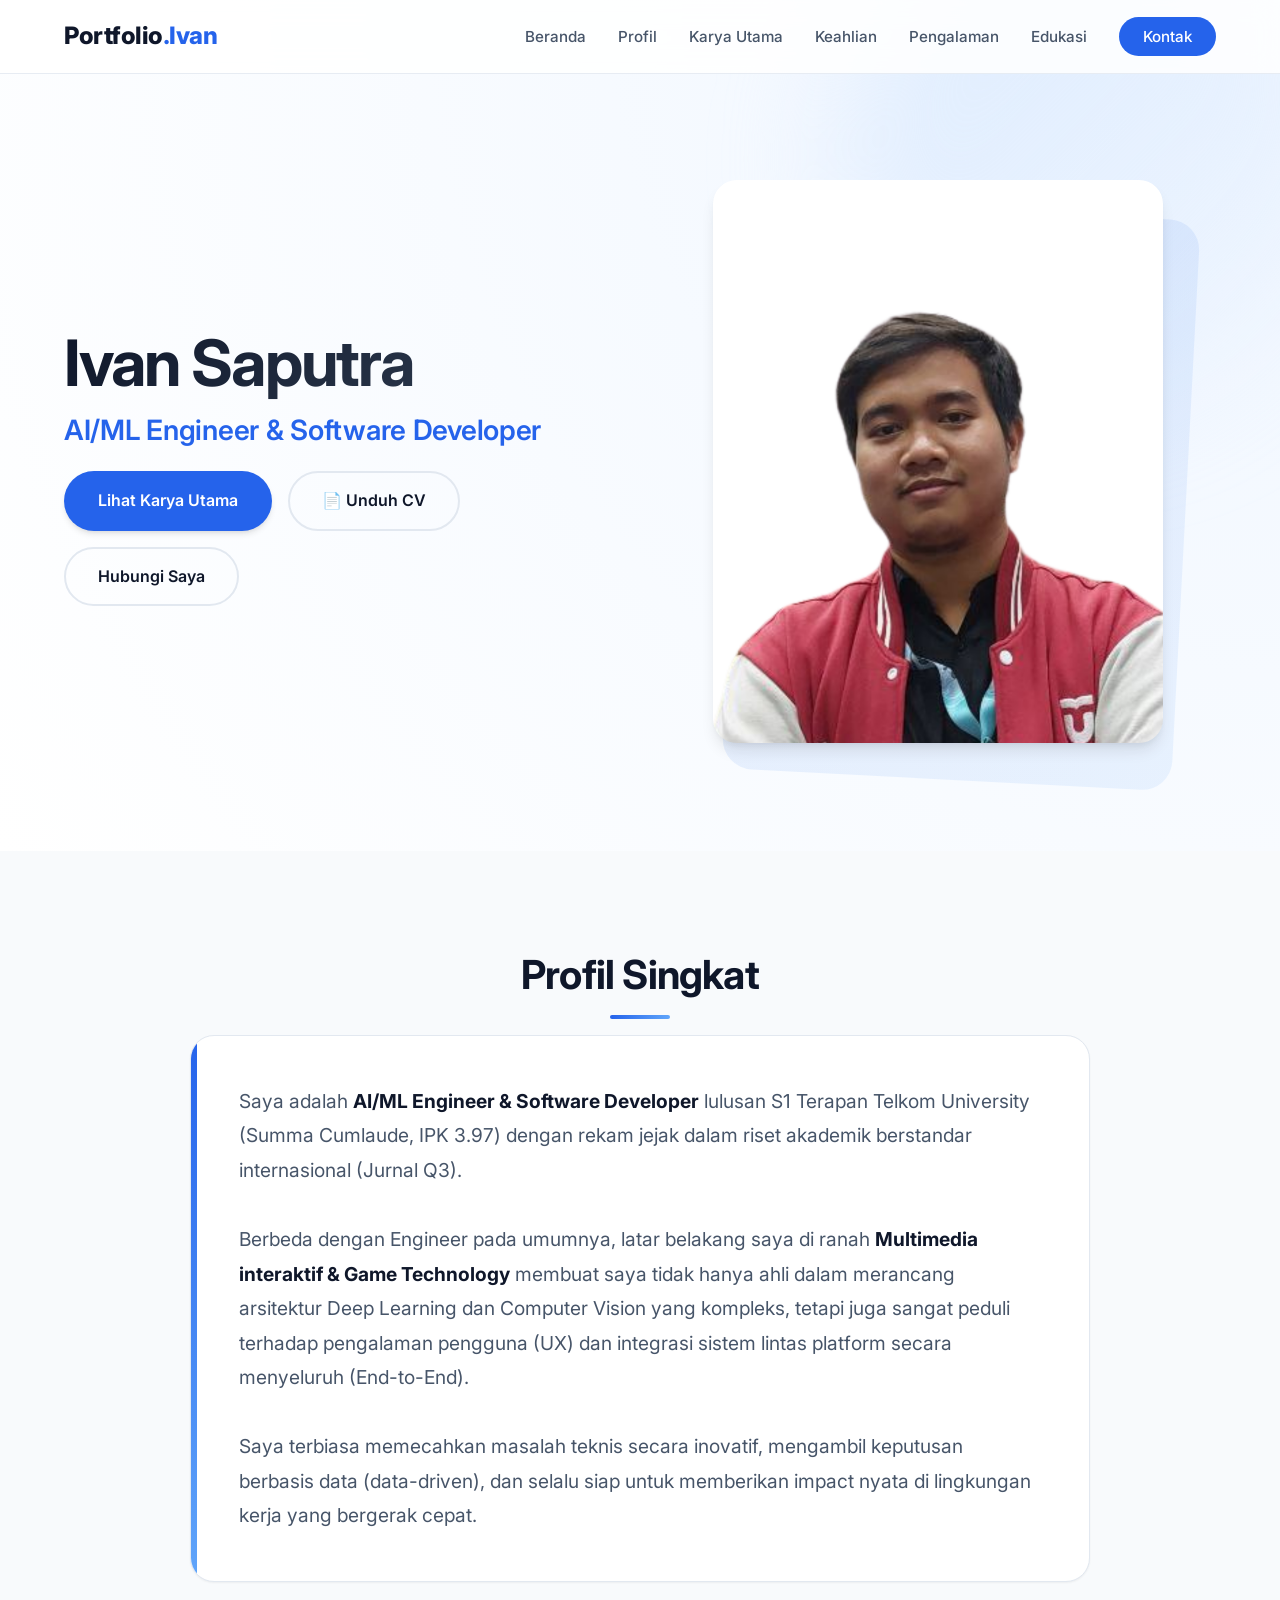
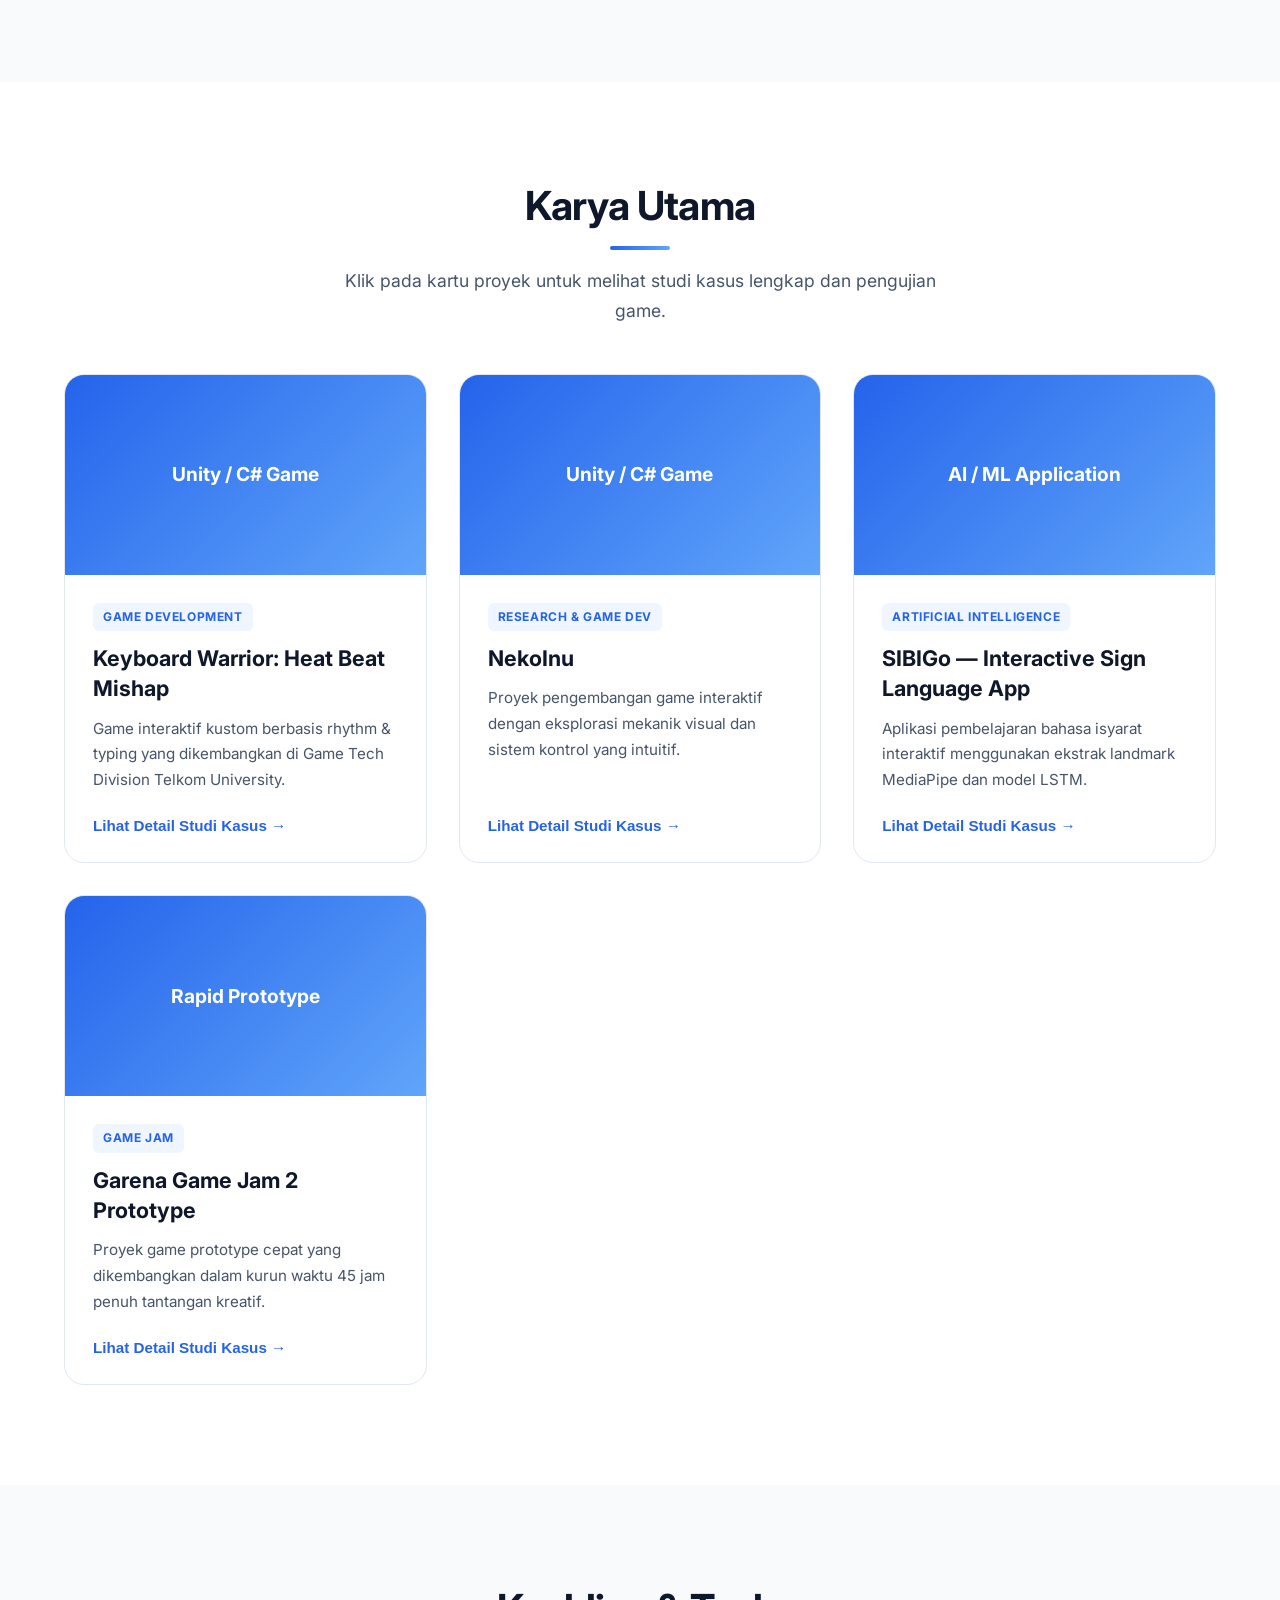
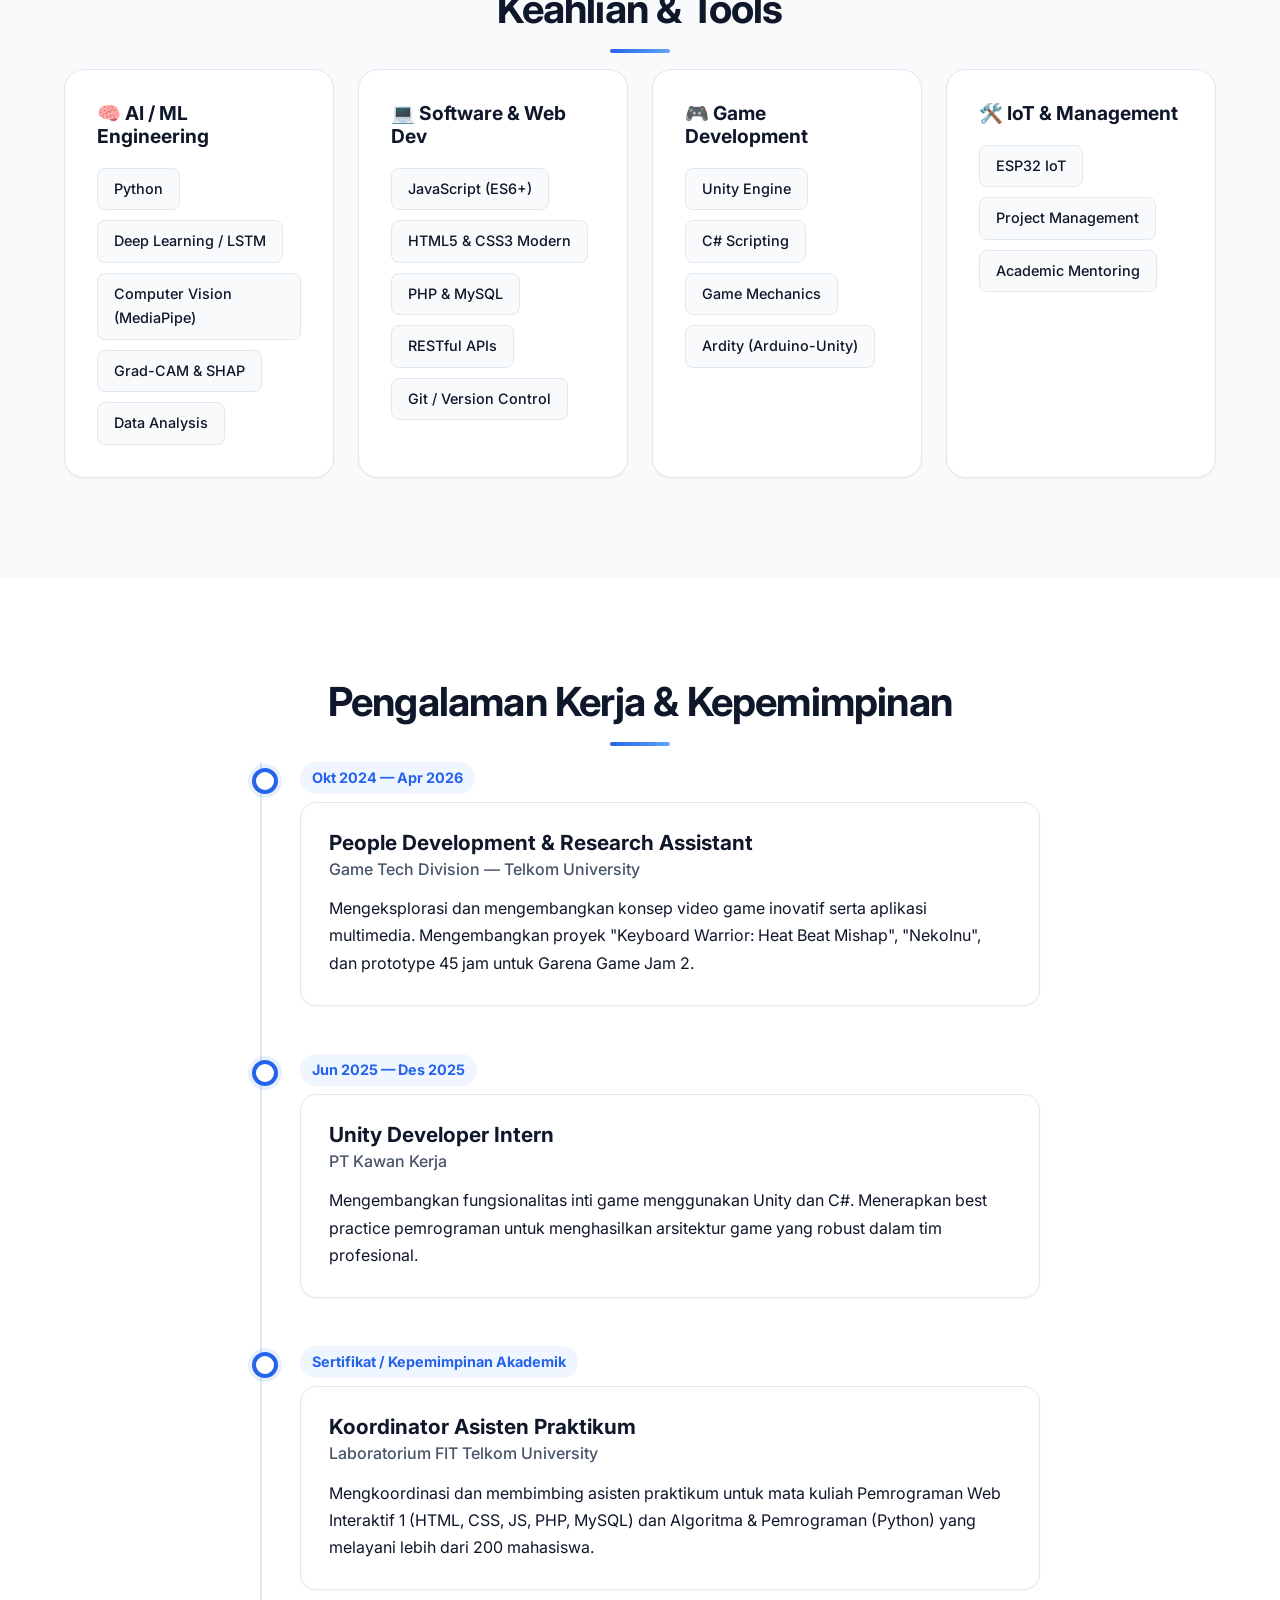
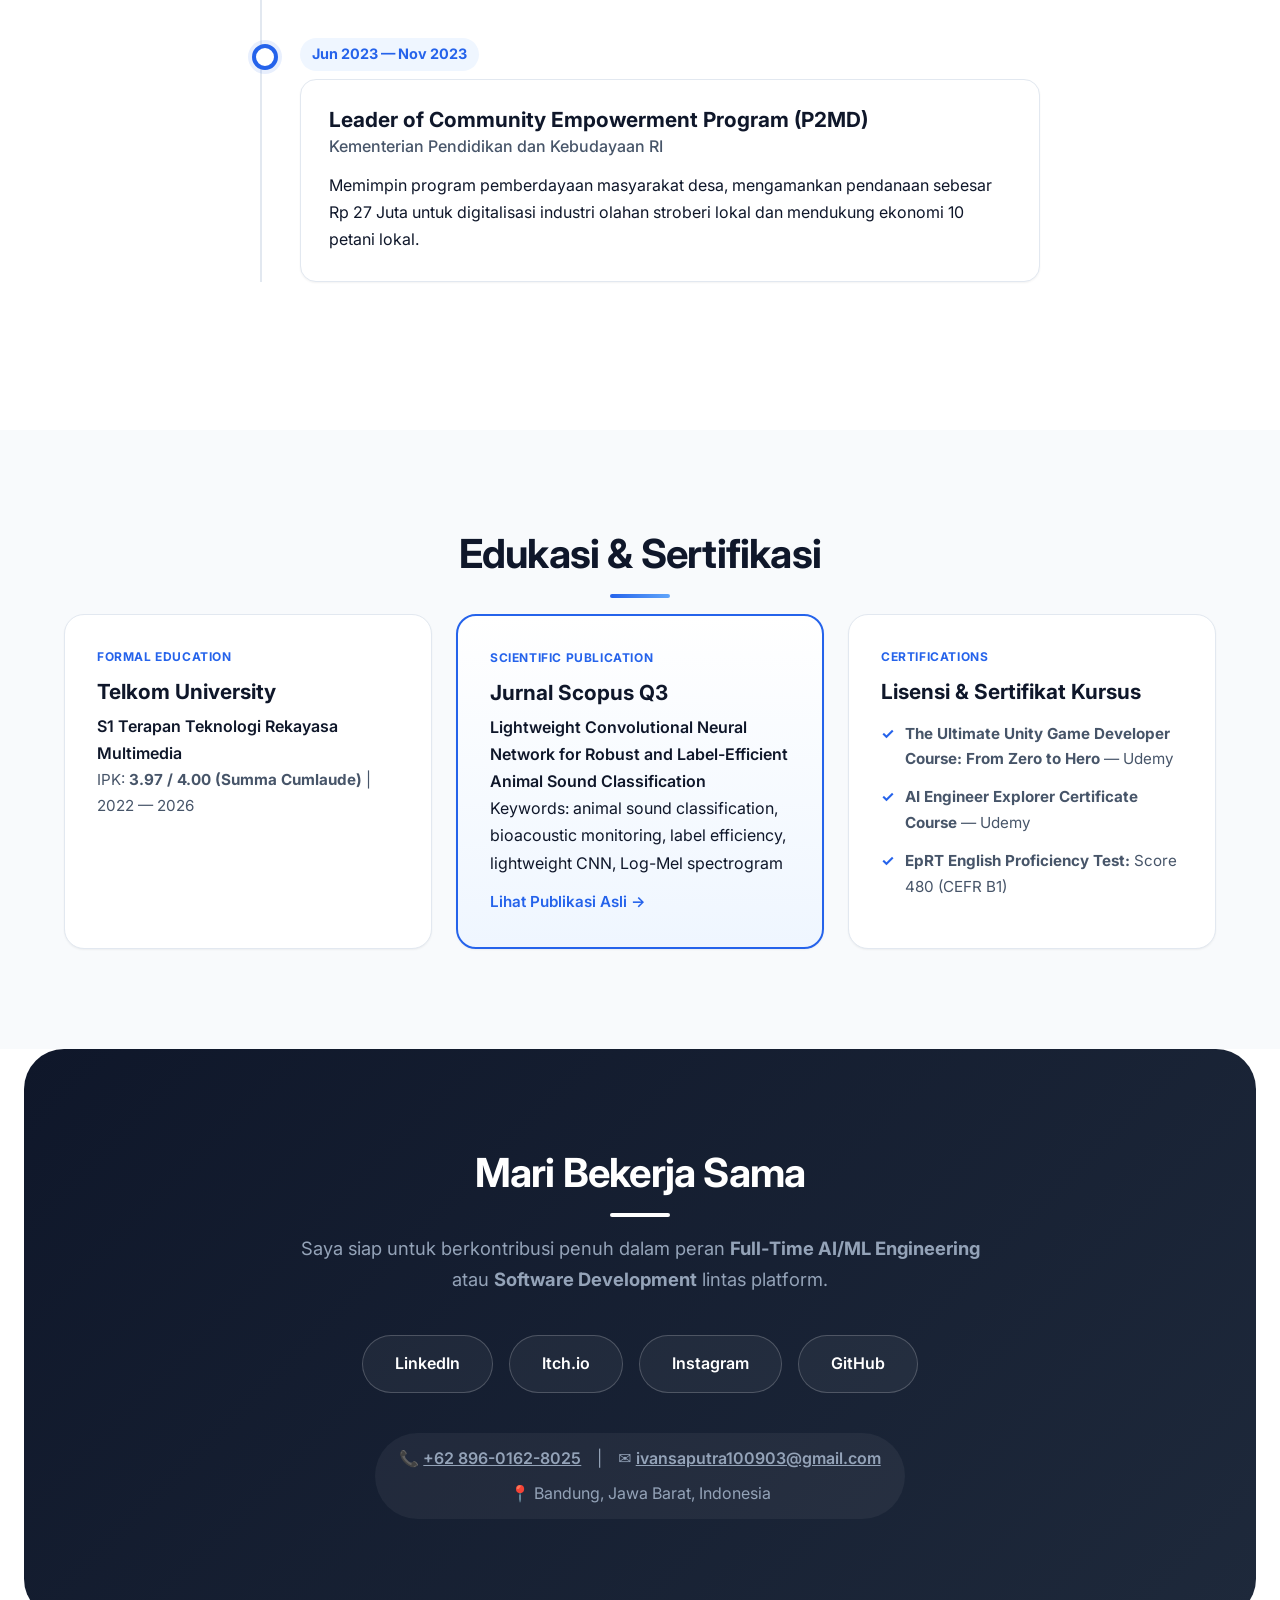
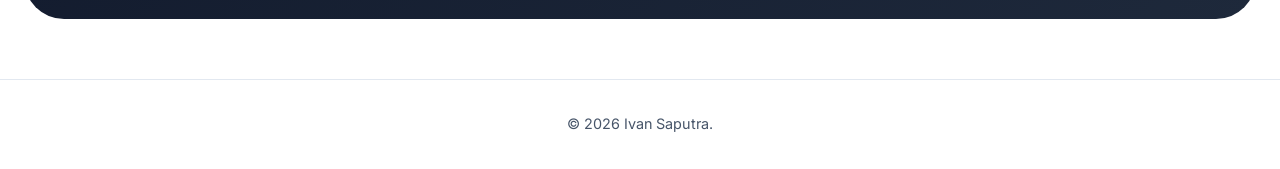
==== index.html @ 447ab5cd "2" ====
<!DOCTYPE html>
<html lang="id">

<head>
    <meta charset="UTF-8">
    <meta name="viewport" content="width=device-width, initial-scale=1.0">
    <title>Ivan Saputra — Portfolio</title>
    <link rel="icon" href="assets/iconme.png" type="image/png">
    <link rel="preconnect" href="https://fonts.googleapis.com">
    <link rel="preconnect" href="https://fonts.gstatic.com" crossorigin>
    <link href="https://fonts.googleapis.com/css2?family=Inter:wght@400;500;600;700;800&display=swap" rel="stylesheet">
    <link rel="stylesheet" href="style.css">
</head>

<body>

    <!-- NAVBAR -->
    <header class="navbar">
        <div class="container nav-container">
            <a href="#home" class="logo">Portfolio<span>.Ivan</span></a>
            <nav>
                <ul class="nav-links">
                    <li><a href="#home">Beranda</a></li>
                    <li><a href="#about">Profil</a></li>
                    <li><a href="#projects">Karya Utama</a></li>
                    <li><a href="#skills">Keahlian</a></li>
                    <li><a href="#experience">Pengalaman</a></li>
                    <li><a href="#education">Edukasi</a></li>
                    <li><a href="#contact" class="btn-nav">Kontak</a></li>
                </ul>
            </nav>
        </div>
    </header>

    <!-- 1. COVER / HERO SECTION -->
    <section id="home" class="hero">
        <div class="container hero-container">
            <div class="hero-content">
                <h1 class="fade-in-up">Ivan Saputra</h1>
                <h2 class="fade-in-up delay-1">AI/ML Engineer & Software Developer</h2>
                <div class="hero-cta fade-in-up delay-2" style="flex-wrap: wrap;">
                    <a href="#projects" class="btn btn-primary">Lihat Karya Utama</a>
                    <a href="https://drive.google.com/file/d/1v-axUnZz1HPLoJz2rQk8QasMS7vO-cem/view?usp=sharing"
                        target="_blank" class="btn btn-outline">📄 Unduh CV</a>
                    <a href="#contact" class="btn btn-outline">Hubungi Saya</a>
                </div>
            </div>
            <div class="hero-image fade-in-left delay-2">
                <div class="image-wrapper">
                    <div class="image-backdrop"></div>
                    <img src="assets/me.png" alt="Ivan Saputra Profil" class="profile-img">
                </div>
            </div>
        </div>
    </section>

    <!-- 2. PROFIL SINGKAT (ABOUT ME) -->
    <section id="about" class="section bg-light">
        <div class="container">
            <h2 class="section-title">Profil Singkat</h2>
            <div class="about-card">
                <div class="about-text">
                    <p>Saya adalah <strong>AI/ML Engineer & Software Developer</strong> lulusan S1 Terapan Telkom
                        University (Summa Cumlaude, IPK 3.97) dengan rekam jejak dalam riset akademik berstandar
                        internasional (Jurnal Q3).</p>
                    <br>
                    <p>Berbeda dengan Engineer pada umumnya, latar belakang saya di ranah <strong>Multimedia interaktif
                            & Game Technology</strong> membuat saya tidak hanya ahli dalam merancang arsitektur Deep
                        Learning dan Computer Vision yang kompleks, tetapi juga sangat peduli terhadap pengalaman
                        pengguna (UX) dan integrasi sistem lintas platform secara menyeluruh (End-to-End).</p>
                    <br>
                    <p>Saya terbiasa memecahkan masalah teknis secara inovatif, mengambil keputusan berbasis data
                        (data-driven), dan selalu siap untuk memberikan impact nyata di lingkungan kerja yang bergerak
                        cepat.</p>
                </div>
            </div>
        </div>
    </section>

    <!-- 3. PROYEK TERBAIK / KARYA UTAMA (FEATURED WORK) -->
    <section id="projects" class="section">
        <div class="container">
            <h2 class="section-title">Karya Utama</h2>
            <p class="section-subtitle">Klik pada kartu proyek untuk melihat studi kasus lengkap dan pengujian game.</p>

            <div class="project-grid">
                <!-- Card 1: Keyboard Warrior -->
                <div class="project-card" onclick="openProject('project-1')">
                    <div class="card-image-placeholder">
                        <span>Unity / C# Game</span>
                    </div>
                    <div class="card-content">
                        <span class="tag">Game Development</span>
                        <h3>Keyboard Warrior: Heat Beat Mishap</h3>
                        <p>Game interaktif kustom berbasis rhythm & typing yang dikembangkan di Game Tech Division
                            Telkom University.</p>
                        <button class="btn-link">Lihat Detail Studi Kasus &rarr;</button>
                    </div>
                </div>

                <!-- Card 2: NekoInu -->
                <div class="project-card" onclick="openProject('project-2')">
                    <div class="card-image-placeholder">
                        <span>Unity / C# Game</span>
                    </div>
                    <div class="card-content">
                        <span class="tag">Research & Game Dev</span>
                        <h3>NekoInu</h3>
                        <p>Proyek pengembangan game interaktif dengan eksplorasi mekanik visual dan sistem kontrol yang
                            intuitif.</p>
                        <button class="btn-link">Lihat Detail Studi Kasus &rarr;</button>
                    </div>
                </div>

                <!-- Card 3: SIBIGo -->
                <div class="project-card" onclick="openProject('project-3')">
                    <div class="card-image-placeholder">
                        <span>AI / ML Application</span>
                    </div>
                    <div class="card-content">
                        <span class="tag">Artificial Intelligence</span>
                        <h3>SIBIGo — Interactive Sign Language App</h3>
                        <p>Aplikasi pembelajaran bahasa isyarat interaktif menggunakan ekstrak landmark MediaPipe dan
                            model LSTM.</p>
                        <button class="btn-link">Lihat Detail Studi Kasus &rarr;</button>
                    </div>
                </div>

                <!-- Card 4: Garena Game Jam Prototype -->
                <div class="project-card" onclick="openProject('project-4')">
                    <div class="card-image-placeholder">
                        <span>Rapid Prototype</span>
                    </div>
                    <div class="card-content">
                        <span class="tag">Game Jam</span>
                        <h3>Garena Game Jam 2 Prototype</h3>
                        <p>Proyek game prototype cepat yang dikembangkan dalam kurun waktu 45 jam penuh tantangan
                            kreatif.</p>
                        <button class="btn-link">Lihat Detail Studi Kasus &rarr;</button>
                    </div>
                </div>
            </div>
        </div>
    </section>

    <!-- 4. DETAIL PROYEK (CASE STUDIES MODAL/PAGE VIEWS) -->
    <div id="project-modal" class="modal-overlay">
        <div class="modal-container">
            <button class="modal-close" onclick="closeProject()">&times; Tutup Halaman</button>
            <div id="modal-body">
                <!-- Dynamic Content Load via JS -->
            </div>
        </div>
    </div>

    <!-- 5. DAFTAR LAYANAN / KEAHLIAN (SKILLS) -->
    <section id="skills" class="section bg-light">
        <div class="container">
            <h2 class="section-title">Keahlian & Tools</h2>
            <div class="skills-wrapper">
                <div class="skill-category">
                    <h3>🧠 AI / ML Engineering</h3>
                    <div class="skill-tags">
                        <span class="skill-pill">Python</span>
                        <span class="skill-pill">Deep Learning / LSTM</span>
                        <span class="skill-pill">Computer Vision (MediaPipe)</span>
                        <span class="skill-pill">Grad-CAM & SHAP</span>
                        <span class="skill-pill">Data Analysis</span>
                    </div>
                </div>
                <div class="skill-category">
                    <h3>💻 Software & Web Dev</h3>
                    <div class="skill-tags">
                        <span class="skill-pill">JavaScript (ES6+)</span>
                        <span class="skill-pill">HTML5 & CSS3 Modern</span>
                        <span class="skill-pill">PHP & MySQL</span>
                        <span class="skill-pill">RESTful APIs</span>
                        <span class="skill-pill">Git / Version Control</span>
                    </div>
                </div>
                <div class="skill-category">
                    <h3>🎮 Game Development</h3>
                    <div class="skill-tags">
                        <span class="skill-pill">Unity Engine</span>
                        <span class="skill-pill">C# Scripting</span>
                        <span class="skill-pill">Game Mechanics</span>
                        <span class="skill-pill">Ardity (Arduino-Unity)</span>
                    </div>
                </div>
                <div class="skill-category">
                    <h3>🛠️ IoT & Management</h3>
                    <div class="skill-tags">
                        <span class="skill-pill">ESP32 IoT</span>
                        <span class="skill-pill">Project Management</span>
                        <span class="skill-pill">Academic Mentoring</span>
                    </div>
                </div>
            </div>
        </div>
    </section>

    <!-- 6. PENGALAMAN / RIWAYAT KERJA (EXPERIENCE) -->
    <section id="experience" class="section">
        <div class="container">
            <h2 class="section-title">Pengalaman Kerja & Kepemimpinan</h2>
            <div class="timeline">

                <div class="timeline-item">
                    <div class="timeline-date">Okt 2024 — Apr 2026</div>
                    <div class="timeline-content">
                        <h3>People Development & Research Assistant</h3>
                        <h4>Game Tech Division — Telkom University</h4>
                        <p>Mengeksplorasi dan mengembangkan konsep video game inovatif serta aplikasi multimedia.
                            Mengembangkan proyek "Keyboard Warrior: Heat Beat Mishap", "NekoInu", dan prototype 45 jam
                            untuk Garena Game Jam 2.</p>
                    </div>
                </div>

                <div class="timeline-item">
                    <div class="timeline-date">Jun 2025 — Des 2025</div>
                    <div class="timeline-content">
                        <h3>Unity Developer Intern</h3>
                        <h4>PT Kawan Kerja</h4>
                        <p>Mengembangkan fungsionalitas inti game menggunakan Unity dan C#. Menerapkan best practice
                            pemrograman untuk menghasilkan arsitektur game yang robust dalam tim profesional.</p>
                    </div>
                </div>

                <div class="timeline-item">
                    <div class="timeline-date">Sertifikat / Kepemimpinan Akademik</div>
                    <div class="timeline-content">
                        <h3>Koordinator Asisten Praktikum</h3>
                        <h4>Laboratorium FIT Telkom University</h4>
                        <p>Mengkoordinasi dan membimbing asisten praktikum untuk mata kuliah Pemrograman Web Interaktif
                            1 (HTML, CSS, JS, PHP, MySQL) dan Algoritma & Pemrograman (Python) yang melayani lebih dari
                            200 mahasiswa.</p>
                    </div>
                </div>

                <div class="timeline-item">
                    <div class="timeline-date">Jun 2023 — Nov 2023</div>
                    <div class="timeline-content">
                        <h3>Leader of Community Empowerment Program (P2MD)</h3>
                        <h4>Kementerian Pendidikan dan Kebudayaan RI</h4>
                        <p>Memimpin program pemberdayaan masyarakat desa, mengamankan pendanaan sebesar Rp 27 Juta untuk
                            digitalisasi industri olahan stroberi lokal dan mendukung ekonomi 10 petani lokal.</p>
                    </div>
                </div>

            </div>
        </div>
    </section>

    <!-- 7. EDUKASI DAN SERTIFIKASI (EDUCATION & CERTIFICATIONS) -->
    <section id="education" class="section bg-light">
        <div class="container">
            <h2 class="section-title">Edukasi & Sertifikasi</h2>

            <div class="edu-grid">
                <!-- Edukasi Utama -->
                <div class="edu-card">
                    <span class="badge-accent">Formal Education</span>
                    <h3>Telkom University</h3>
                    <p class="degree">S1 Terapan Teknologi Rekayasa Multimedia</p>
                    <p class="gpa">IPK: <strong>3.97 / 4.00 (Summa Cumlaude)</strong> | 2022 — 2026</p>

                </div>

                <!-- Jurnal & Publikasi -->
                <div class="edu-card highlight-card">
                    <span class="badge-accent">Scientific Publication</span>
                    <h3>Jurnal Scopus Q3</h3>
                    <p class="degree">Lightweight Convolutional Neural Network for Robust and Label-Efficient Animal
                        Sound Classification</p>
                    <p class="desc">Keywords: animal sound classification, bioacoustic monitoring, label efficiency,
                        lightweight CNN, Log-Mel spectrogram</p>
                    <a href="https://doi.org/10.29207/resti.v10i4.7366" target="_blank" class="btn-link"
                        style="margin-top: 12px; text-decoration: none;">Lihat Publikasi Asli &rarr;</a>
                </div>

                <!-- Sertifikasi Udemy & Lainnya -->
                <div class="edu-card">
                    <span class="badge-accent">Certifications</span>
                    <h3>Lisensi & Sertifikat Kursus</h3>
                    <ul class="cert-list">
                        <li><a href="https://www.udemy.com/certificate/UC-778cdd70-d83f-40a9-8f5b-5541280767a3/"
                                target="_blank" style="color: inherit; text-decoration: none; transition: color 0.3s;"
                                onmouseover="this.style.color='var(--primary)'"
                                onmouseout="this.style.color='inherit'"><strong>The Ultimate Unity Game Developer
                                    Course: From Zero to Hero</strong> — Udemy</a></li>
                        <li><a href="https://www.udemy.com/certificate/UC-5cff3c61-1271-47e2-a5a7-58a6ad65827a/"
                                target="_blank" style="color: inherit; text-decoration: none; transition: color 0.3s;"
                                onmouseover="this.style.color='var(--primary)'"
                                onmouseout="this.style.color='inherit'"><strong>AI Engineer Explorer Certificate
                                    Course</strong> — Udemy</a></li>
                        <li><a href="https://drive.google.com/file/d/1Vn3fW0BbEcR6ILjwQREg-M_ABn2VUmGk/view?usp=sharing"
                                target="_blank" style="color: inherit; text-decoration: none; transition: color 0.3s;"
                                onmouseover="this.style.color='var(--primary)'"
                                onmouseout="this.style.color='inherit'"><strong>EpRT English Proficiency Test:</strong>
                                Score 480 (CEFR B1)</a></li>
                    </ul>
                </div>
            </div>
        </div>
    </section>

    <!-- 8. KONTAK & CALL TO ACTION (CTA) -->
    <section id="contact" class="section hero-cta-bg">
        <div class="container text-center">
            <h2 class="section-title light-text">Mari Bekerja Sama</h2>
            <p class="cta-subtitle">Saya siap untuk berkontribusi penuh dalam peran <strong>Full-Time AI/ML
                    Engineering</strong> atau <strong>Software Development</strong> lintas platform.</p>

            <div class="contact-buttons">
                <a href="https://www.linkedin.com/in/ivan-saputra-337656269" target="_blank"
                    class="btn btn-outline-white">LinkedIn</a>
                <a href="https://ivans000.itch.io" target="_blank" class="btn btn-outline-white">Itch.io</a>
                <a href="https://www.instagram.com/ivans000" target="_blank" class="btn btn-outline-white">Instagram</a>
                <a href="https://github.com/Ivans0903" target="_blank" class="btn btn-outline-white">GitHub</a>
            </div>

            <div class="direct-info">
                <p style="margin-bottom: 8px;">
                    📞 <a href="http://wa.me/6289601628025" target="_blank"
                        style="color: #94A3B8; text-decoration: underline; font-weight: 600;">+62 896-0162-8025</a>
                    <span style="margin: 0 12px;">|</span>
                    ✉️ <a href="mailto:ivansaputra100903@gmail.com"
                        style="color: #94A3B8; text-decoration: underline; font-weight: 600;">ivansaputra100903@gmail.com</a>
                </p>
                <p>📍 Bandung, Jawa Barat, Indonesia</p>
            </div>
        </div>
    </section>

    <footer>
        <div class="container text-center">
            <p>&copy; 2026 Ivan Saputra.</p>
        </div>
    </footer>

    <script src="script.js"></script>
</body>

</html>
---- style.css ----
/* ==========================================================================
   DESIGN SYSTEM & CSS VARIABLES
   ========================================================================== */
:root {
    --bg-primary: #FFFFFF;
    --bg-secondary: #F8FAFC;
    --bg-card: #FFFFFF;

    --primary: #2563EB; /* Modern Blue */
    --primary-dark: #1E40AF;
    --primary-light: #EFF6FF;
    --accent: #3B82F6;

    --text-main: #0F172A; /* Slate 900 */
    --text-muted: #475569; /* Slate 600 */
    --border-color: #E2E8F0;

    --font-stack: 'Inter', system-ui, -apple-system, sans-serif;
    --transition: all 0.4s cubic-bezier(0.25, 0.8, 0.25, 1);
    --shadow-sm: 0 1px 2px 0 rgba(0, 0, 0, 0.05);
    --shadow-md: 0 4px 6px -1px rgba(0, 0, 0, 0.1), 0 2px 4px -1px rgba(0, 0, 0, 0.06);
    --shadow-lg: 0 10px 15px -3px rgba(0, 0, 0, 0.1), 0 4px 6px -2px rgba(0, 0, 0, 0.05);
    --shadow-hover: 0 20px 25px -5px rgba(37, 99, 235, 0.1), 0 10px 10px -5px rgba(37, 99, 235, 0.04);
}

/* BASE STYLES */
* {
    margin: 0;
    padding: 0;
    box-sizing: border-box;
}

html {
    scroll-behavior: smooth;
}

body {
    font-family: var(--font-stack);
    background-color: var(--bg-primary);
    color: var(--text-main);
    line-height: 1.7;
    overflow-x: hidden;
}

.text-center {
    text-align: center;
}

.container {
    max-width: 1200px;
    margin: 0 auto;
    padding: 0 24px;
}

/* TYPOGRAPHY & HEADINGS */
h1, h2, h3, h4 {
    color: var(--text-main);
    font-weight: 700;
    line-height: 1.2;
}

.section-title {
    font-size: 2.5rem;
    text-align: center;
    margin-bottom: 16px;
    position: relative;
    letter-spacing: -0.02em;
}

.section-title::after {
    content: '';
    display: block;
    width: 60px;
    height: 4px;
    background: linear-gradient(90deg, var(--primary), #60A5FA);
    margin: 16px auto 0;
    border-radius: 4px;
}

.section-subtitle {
    text-align: center;
    color: var(--text-muted);
    margin-bottom: 48px;
    font-size: 1.1rem;
    max-width: 600px;
    margin-left: auto;
    margin-right: auto;
}

/* BUTTONS & BADGES */
.btn {
    display: inline-flex;
    align-items: center;
    justify-content: center;
    padding: 14px 32px;
    border-radius: 9999px; /* Pill shape for premium feel */
    font-weight: 600;
    font-size: 1rem;
    text-decoration: none;
    transition: var(--transition);
    cursor: pointer;
    border: 2px solid transparent;
}

.btn-primary {
    background-color: var(--primary);
    color: #ffffff;
    box-shadow: var(--shadow-md);
}

.btn-primary:hover {
    background-color: var(--primary-dark);
    transform: translateY(-2px);
    box-shadow: 0 8px 16px rgba(37, 99, 235, 0.25);
}

.btn-outline {
    border-color: var(--border-color);
    color: var(--text-main);
    background: transparent;
}

.btn-outline:hover {
    border-color: var(--primary);
    color: var(--primary);
    background-color: var(--primary-light);
    transform: translateY(-2px);
}

.badge {
    background-color: var(--primary-light);
    color: var(--primary-dark);
    padding: 8px 16px;
    border-radius: 9999px;
    font-size: 0.875rem;
    font-weight: 600;
    display: inline-block;
    margin-bottom: 24px;
    border: 1px solid rgba(37, 99, 235, 0.1);
}

/* NAVBAR */
.navbar {
    position: fixed;
    top: 0;
    left: 0;
    width: 100%;
    background-color: rgba(255, 255, 255, 0.85);
    backdrop-filter: blur(12px);
    -webkit-backdrop-filter: blur(12px);
    border-bottom: 1px solid rgba(226, 232, 240, 0.8);
    z-index: 1000;
    padding: 16px 0;
    transition: var(--transition);
}

.nav-container {
    display: flex;
    justify-content: space-between;
    align-items: center;
}

.logo {
    font-size: 1.5rem;
    font-weight: 800;
    color: var(--text-main);
    text-decoration: none;
    letter-spacing: -0.02em;
}

.logo span {
    color: var(--primary);
}

.nav-links {
    display: flex;
    list-style: none;
    gap: 32px;
    align-items: center;
}

.nav-links a {
    text-decoration: none;
    color: var(--text-muted);
    font-weight: 500;
    font-size: 0.95rem;
    transition: var(--transition);
    position: relative;
}

.nav-links a:hover {
    color: var(--primary);
}

.nav-links a:not(.btn-nav)::after {
    content: '';
    position: absolute;
    width: 0;
    height: 2px;
    bottom: -4px;
    left: 0;
    background-color: var(--primary);
    transition: width 0.3s ease;
}

.nav-links a:not(.btn-nav):hover::after {
    width: 100%;
}

.btn-nav {
    background-color: var(--primary);
    color: #ffffff !important;
    padding: 10px 24px;
    border-radius: 9999px;
    font-weight: 600;
}

.btn-nav:hover {
    background-color: var(--primary-dark);
    transform: translateY(-1px);
    box-shadow: var(--shadow-md);
}

/* HERO SECTION */
.hero {
    padding: 180px 0 100px;
    background: radial-gradient(circle at top right, #EFF6FF 0%, #FFFFFF 100%);
    position: relative;
    overflow: hidden;
}

.hero::before {
    content: '';
    position: absolute;
    top: -10%;
    right: -5%;
    width: 500px;
    height: 500px;
    border-radius: 50%;
    background: linear-gradient(135deg, #DBEAFE 0%, rgba(255,255,255,0) 100%);
    filter: blur(60px);
    z-index: 0;
}

.hero-container {
    display: flex;
    align-items: center;
    justify-content: space-between;
    gap: 40px;
    position: relative;
    z-index: 1;
}

.hero-content {
    flex: 1;
    max-width: 600px;
}

.hero-image {
    flex: 1;
    display: flex;
    justify-content: center;
    align-items: center;
    position: relative;
}

.image-wrapper {
    position: relative;
    width: 100%;
    max-width: 450px;
}

.image-backdrop {
    position: absolute;
    top: 5%;
    left: 5%;
    width: 100%;
    height: 100%;
    border-radius: 30px;
    background: linear-gradient(135deg, var(--primary) 0%, #60A5FA 100%);
    z-index: 0;
    opacity: 0.1;
    transform: rotate(3deg);
    transition: var(--transition);
}

.image-wrapper:hover .image-backdrop {
    transform: rotate(6deg) scale(1.02);
    opacity: 0.15;
}

.profile-img {
    width: 100%;
    height: auto;
    border-radius: 24px;
    position: relative;
    z-index: 1;
    box-shadow: var(--shadow-lg);
    object-fit: cover;
    aspect-ratio: 4/5;
    background-color: var(--bg-card); /* Placeholder color while loading */
    animation: float 6s ease-in-out infinite;
}

.hero h1 {
    font-size: 4rem;
    margin-bottom: 12px;
    letter-spacing: -0.03em;
    background: linear-gradient(135deg, #0F172A 0%, #334155 100%);
    -webkit-background-clip: text;
    -webkit-text-fill-color: transparent;
}

.hero h2 {
    font-size: 1.75rem;
    color: var(--primary);
    font-weight: 600;
    margin-bottom: 24px;
    letter-spacing: -0.01em;
}

.hero p {
    color: var(--text-muted);
    font-size: 1.15rem;
    margin-bottom: 40px;
    line-height: 1.8;
}

.hero-cta {
    display: flex;
    gap: 16px;
}

/* SECTIONS COMMON */
.section {
    padding: 100px 0;
}

.bg-light {
    background-color: var(--bg-secondary);
}

/* ABOUT SECTION */
.about-card {
    background: var(--bg-card);
    border: 1px solid var(--border-color);
    padding: 48px;
    border-radius: 24px;
    box-shadow: var(--shadow-sm);
    max-width: 900px;
    margin: 0 auto;
    position: relative;
    overflow: hidden;
}

.about-card::before {
    content: '';
    position: absolute;
    top: 0;
    left: 0;
    width: 6px;
    height: 100%;
    background: linear-gradient(180deg, var(--primary) 0%, #60A5FA 100%);
}

.about-text {
    font-size: 1.2rem;
    color: var(--text-muted);
    line-height: 1.8;
}

.about-text strong {
    color: var(--text-main);
}

/* PROJECT CARDS */
.project-grid {
    display: grid;
    grid-template-columns: repeat(auto-fit, minmax(300px, 1fr));
    gap: 32px;
}

.project-card {
    background: var(--bg-card);
    border: 1px solid var(--border-color);
    border-radius: 20px;
    overflow: hidden;
    cursor: pointer;
    transition: var(--transition);
    display: flex;
    flex-direction: column;
    height: 100%;
}

.project-card:hover {
    transform: translateY(-8px);
    box-shadow: var(--shadow-hover);
    border-color: rgba(37, 99, 235, 0.3);
}

.card-image-placeholder {
    height: 200px;
    background: linear-gradient(135deg, var(--primary) 0%, #60A5FA 100%);
    display: flex;
    align-items: center;
    justify-content: center;
    color: #ffffff;
    font-weight: 700;
    font-size: 1.2rem;
    position: relative;
    overflow: hidden;
}

.card-image-placeholder::after {
    content: '';
    position: absolute;
    width: 200%;
    height: 100%;
    background: linear-gradient(90deg, rgba(255,255,255,0) 0%, rgba(255,255,255,0.2) 50%, rgba(255,255,255,0) 100%);
    transform: skewX(-20deg) translateX(-150%);
    transition: transform 0.5s;
}

.project-card:hover .card-image-placeholder::after {
    transform: skewX(-20deg) translateX(150%);
}

.card-content {
    padding: 28px;
    flex: 1;
    display: flex;
    flex-direction: column;
}

.tag {
    font-size: 0.75rem;
    text-transform: uppercase;
    font-weight: 700;
    color: var(--primary);
    letter-spacing: 0.05em;
    background: var(--primary-light);
    padding: 4px 10px;
    border-radius: 6px;
    display: inline-block;
    align-self: flex-start;
    margin-bottom: 12px;
}

.card-content h3 {
    margin: 0 0 12px 0;
    font-size: 1.35rem;
    line-height: 1.4;
}

.card-content p {
    color: var(--text-muted);
    font-size: 0.95rem;
    margin-bottom: 24px;
    flex: 1;
}

.btn-link {
    background: none;
    border: none;
    color: var(--primary);
    font-weight: 600;
    font-size: 0.95rem;
    cursor: pointer;
    padding: 0;
    display: inline-flex;
    align-items: center;
    transition: var(--transition);
}

.btn-link:hover {
    color: var(--primary-dark);
    gap: 4px;
}

/* MODAL / CASE STUDY VIEW */
.modal-overlay {
    position: fixed;
    top: 0;
    left: 0;
    width: 100%;
    height: 100%;
    background: rgba(15, 15, 15, 0.7);
    backdrop-filter: blur(8px);
    -webkit-backdrop-filter: blur(8px);
    display: none;
    justify-content: center;
    align-items: center;
    z-index: 2000;
    opacity: 0;
    transition: opacity 0.3s ease;
}

.modal-overlay.show {
    display: flex;
    animation: fadeInModal 0.3s forwards;
}

@keyframes fadeInModal {
    from { opacity: 0; }
    to { opacity: 1; }
}

.modal-container {
    background: var(--bg-primary);
    width: 90%;
    max-width: 750px;
    max-height: 85vh;
    border-radius: 24px;
    overflow-y: auto;
    padding: 48px;
    position: relative;
    box-shadow: 0 25px 50px -12px rgba(0, 0, 0, 0.25);
    transform: translateY(20px);
    transition: transform 0.3s ease;
}

.modal-overlay.show .modal-container {
    transform: translateY(0);
}

.modal-close {
    position: absolute;
    top: 24px;
    right: 24px;
    background: var(--bg-secondary);
    color: var(--text-muted);
    border: 1px solid var(--border-color);
    width: 40px;
    height: 40px;
    border-radius: 50%;
    display: flex;
    align-items: center;
    justify-content: center;
    font-size: 1.2rem;
    cursor: pointer;
    transition: var(--transition);
}

.modal-close:hover {
    background: #FEE2E2;
    color: #EF4444;
    border-color: #FCA5A5;
    transform: rotate(90deg);
}

/* SKILLS SECTION */
.skills-wrapper {
    display: grid;
    grid-template-columns: repeat(auto-fit, minmax(250px, 1fr));
    gap: 24px;
}

.skill-category {
    background: var(--bg-card);
    padding: 32px;
    border-radius: 20px;
    border: 1px solid var(--border-color);
    box-shadow: var(--shadow-sm);
    transition: var(--transition);
}

.skill-category:hover {
    box-shadow: var(--shadow-md);
    border-color: rgba(37, 99, 235, 0.2);
    transform: translateY(-4px);
}

.skill-category h3 {
    font-size: 1.2rem;
    margin-bottom: 20px;
    color: var(--text-main);
    display: flex;
    align-items: center;
    gap: 8px;
}

.skill-tags {
    display: flex;
    flex-wrap: wrap;
    gap: 10px;
}

.skill-pill {
    background: var(--bg-secondary);
    color: var(--text-main);
    padding: 8px 16px;
    border-radius: 8px;
    font-size: 0.9rem;
    font-weight: 500;
    border: 1px solid var(--border-color);
    transition: var(--transition);
}

.skill-pill:hover {
    background: var(--primary-light);
    border-color: var(--primary);
    color: var(--primary-dark);
}

/* TIMELINE (EXPERIENCE) */
.timeline {
    max-width: 800px;
    margin: 0 auto;
    position: relative;
}

.timeline::before {
    content: '';
    position: absolute;
    left: 20px;
    top: 0;
    height: 100%;
    width: 2px;
    background: var(--border-color);
}

.timeline-item {
    margin-bottom: 48px;
    position: relative;
    padding-left: 60px;
}

.timeline-item::before {
    content: '';
    position: absolute;
    left: 12px;
    top: 6px;
    width: 18px;
    height: 18px;
    border-radius: 50%;
    background: #ffffff;
    border: 4px solid var(--primary);
    box-shadow: 0 0 0 4px rgba(37, 99, 235, 0.1);
    z-index: 1;
}

.timeline-date {
    font-size: 0.9rem;
    color: var(--primary);
    font-weight: 700;
    margin-bottom: 8px;
    display: inline-block;
    background: var(--primary-light);
    padding: 4px 12px;
    border-radius: 9999px;
}

.timeline-content {
    background: var(--bg-card);
    padding: 28px;
    border-radius: 16px;
    border: 1px solid var(--border-color);
    box-shadow: var(--shadow-sm);
    transition: var(--transition);
}

.timeline-item:hover .timeline-content {
    box-shadow: var(--shadow-md);
    border-color: rgba(37, 99, 235, 0.2);
}

.timeline-content h3 {
    font-size: 1.3rem;
    margin-bottom: 4px;
}

.timeline-content h4 {
    font-size: 1rem;
    color: var(--text-muted);
    font-weight: 500;
    margin-bottom: 16px;
}

/* EDUCATION & CERTS */
.edu-grid {
    display: grid;
    grid-template-columns: repeat(auto-fit, minmax(300px, 1fr));
    gap: 24px;
}

.edu-card {
    background: var(--bg-card);
    padding: 32px;
    border-radius: 20px;
    border: 1px solid var(--border-color);
    box-shadow: var(--shadow-sm);
    transition: var(--transition);
}

.edu-card:hover {
    box-shadow: var(--shadow-md);
    transform: translateY(-4px);
}

.highlight-card {
    border: 2px solid var(--primary);
    background: linear-gradient(180deg, #ffffff 0%, var(--primary-light) 100%);
}

.badge-accent {
    font-size: 0.75rem;
    color: var(--primary);
    font-weight: 700;
    text-transform: uppercase;
    letter-spacing: 0.05em;
    margin-bottom: 12px;
    display: block;
}

.edu-card h3 {
    font-size: 1.3rem;
    margin-bottom: 8px;
}

.degree {
    font-weight: 600;
    color: var(--text-main);
}

.gpa {
    color: var(--text-muted);
    font-size: 0.95rem;
    margin-bottom: 16px;
}

.cert-list {
    list-style: none;
    margin-top: 16px;
}

.cert-list li {
    margin-bottom: 12px;
    font-size: 0.95rem;
    padding-left: 24px;
    position: relative;
    color: var(--text-muted);
}

.cert-list li::before {
    content: '✓';
    position: absolute;
    left: 0;
    color: var(--primary);
    font-weight: bold;
}

/* CONTACT CTA */
.hero-cta-bg {
    background: linear-gradient(135deg, var(--text-main) 0%, #1E293B 100%);
    color: #ffffff;
    border-radius: 40px;
    margin: 0 24px 60px;
    padding: 100px 24px;
}

.light-text {
    color: #ffffff !important;
}

.light-text::after {
    background: #ffffff !important;
}

.cta-subtitle {
    margin-bottom: 40px;
    font-size: 1.15rem;
    color: #94A3B8;
    text-align: center;
    max-width: 700px;
    margin-left: auto;
    margin-right: auto;
}

.contact-buttons {
    display: flex;
    gap: 16px;
    justify-content: center;
    margin-bottom: 40px;
    flex-wrap: wrap;
}

.btn-white {
    background: #ffffff;
    color: var(--text-main);
}

.btn-white:hover {
    background: #F8FAFC;
    transform: translateY(-2px);
}

.btn-outline-white {
    border: 1px solid rgba(255,255,255,0.2);
    color: #ffffff;
    background: rgba(255,255,255,0.05);
}

.btn-outline-white:hover {
    background: rgba(255,255,255,0.1);
    border-color: rgba(255,255,255,0.4);
}

.direct-info {
    font-size: 1rem;
    color: #94A3B8;
    background: rgba(255,255,255,0.05);
    display: inline-block;
    padding: 12px 24px;
    border-radius: 9999px;
}

footer {
    padding: 32px 0;
    text-align: center;
    color: var(--text-muted);
    font-size: 0.9rem;
    border-top: 1px solid var(--border-color);
}

/* ANIMATIONS */
.fade-in {
    opacity: 0;
    animation: fadeIn 1.2s cubic-bezier(0.16, 1, 0.3, 1) forwards;
}

.fade-in-up {
    opacity: 0;
    transform: translateY(30px);
    animation: fadeInUp 1.2s cubic-bezier(0.16, 1, 0.3, 1) forwards;
}

.fade-in-left {
    opacity: 0;
    transform: translateX(40px);
    animation: fadeInLeft 1.2s cubic-bezier(0.16, 1, 0.3, 1) forwards;
}

.delay-1 { animation-delay: 0.15s; }
.delay-2 { animation-delay: 0.3s; }
.delay-3 { animation-delay: 0.45s; }

@keyframes fadeIn {
    to { opacity: 1; }
}

@keyframes fadeInUp {
    to {
        opacity: 1;
        transform: translateY(0);
    }
}

@keyframes fadeInLeft {
    to {
        opacity: 1;
        transform: translateX(0);
    }
}

@keyframes float {
    0% { transform: translateY(0px); }
    50% { transform: translateY(-15px); }
    100% { transform: translateY(0px); }
}

/* RESPONSIVE DESIGN */
@media (max-width: 992px) {
    .hero-container {
        flex-direction: column-reverse;
        text-align: center;
        gap: 60px;
    }
    
    .hero-content {
        display: flex;
        flex-direction: column;
        align-items: center;
    }

    .hero-cta {
        justify-content: center;
    }

    .hero h1 {
        font-size: 3.2rem;
    }

    .image-wrapper {
        max-width: 350px;
    }
}

@media (max-width: 768px) {
    .nav-links {
        display: none; /* In a real app, you'd add a hamburger menu here */
    }
    
    .hero {
        padding: 140px 0 80px;
    }

    .hero h1 {
        font-size: 2.5rem;
    }

    .hero-cta {
        flex-direction: column;
        width: 100%;
        max-width: 300px;
    }

    .hero-cta-bg {
        margin: 0 16px 40px;
        padding: 60px 20px;
    }
    
    .about-card {
        padding: 32px 24px;
    }
    
    .timeline::before {
        left: 0;
    }
    
    .timeline-item {
        padding-left: 30px;
    }
    
    .timeline-item::before {
        left: -8px;
    }
}
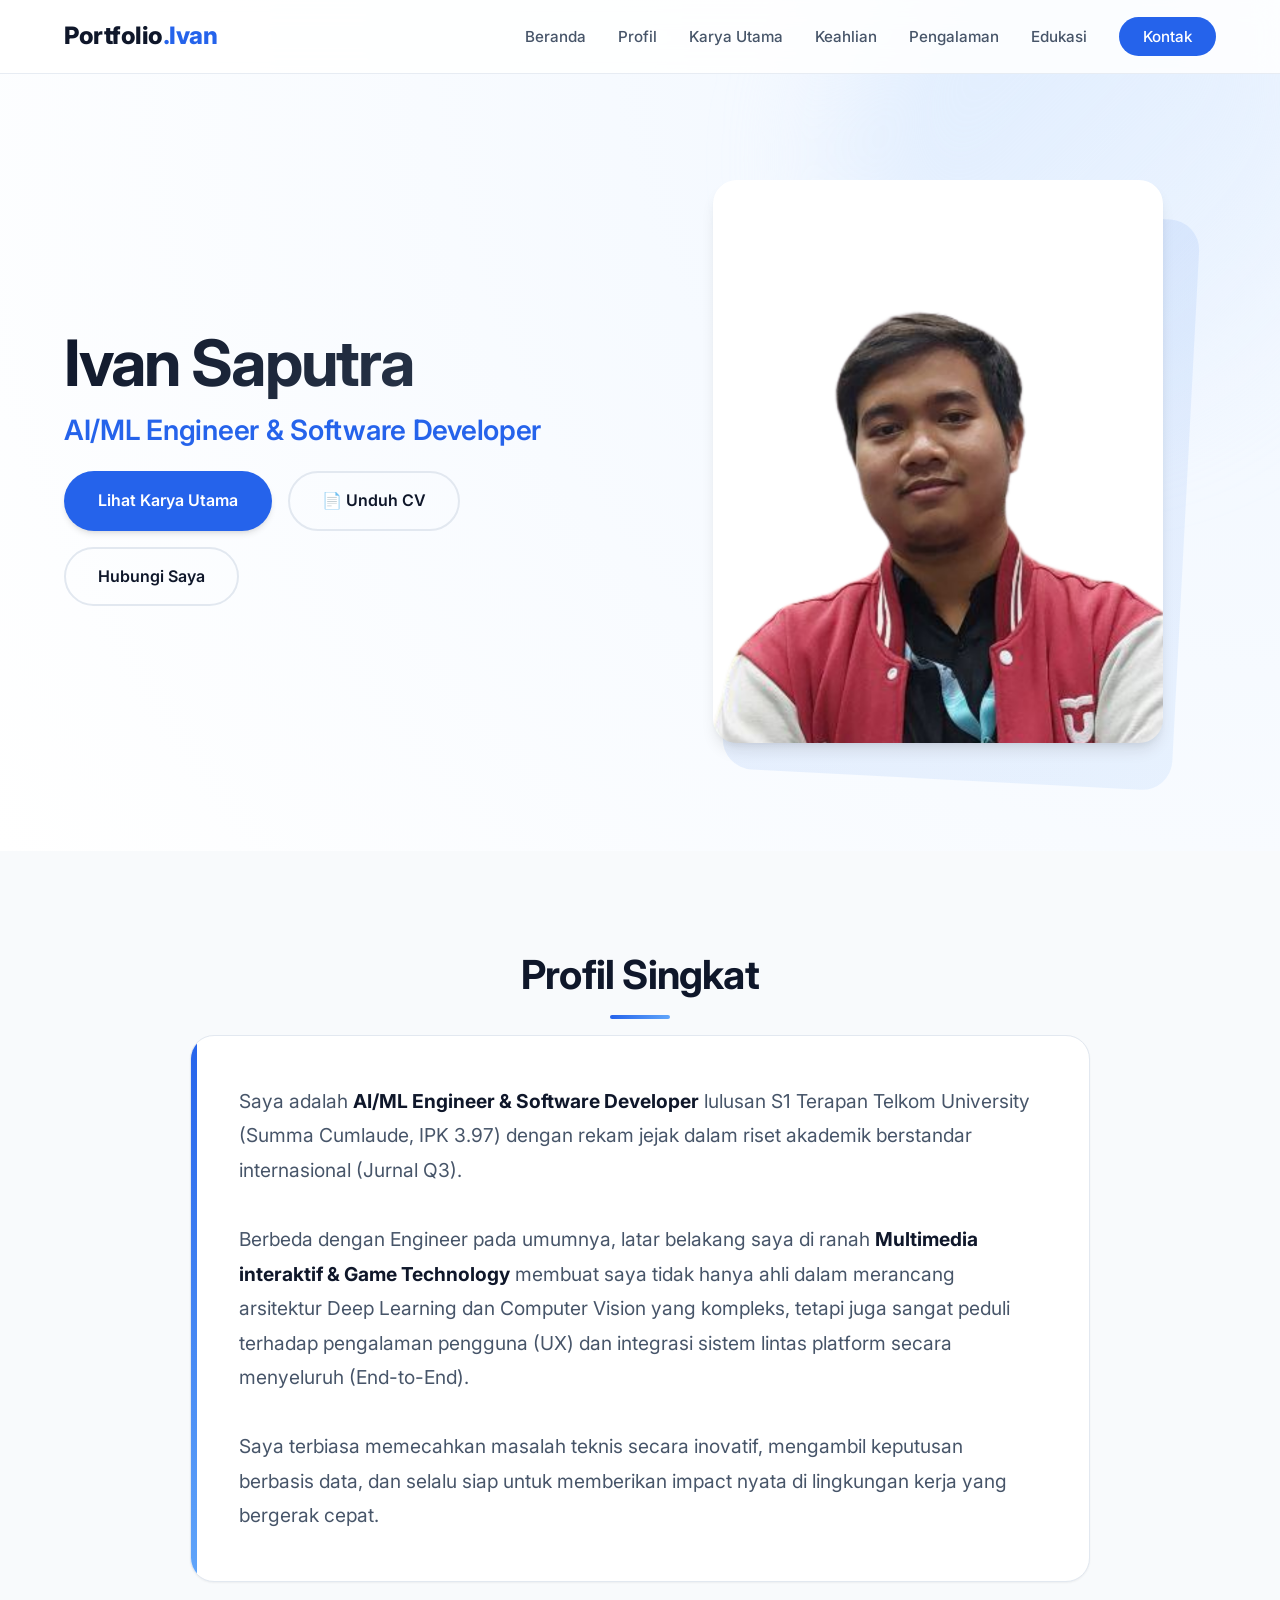
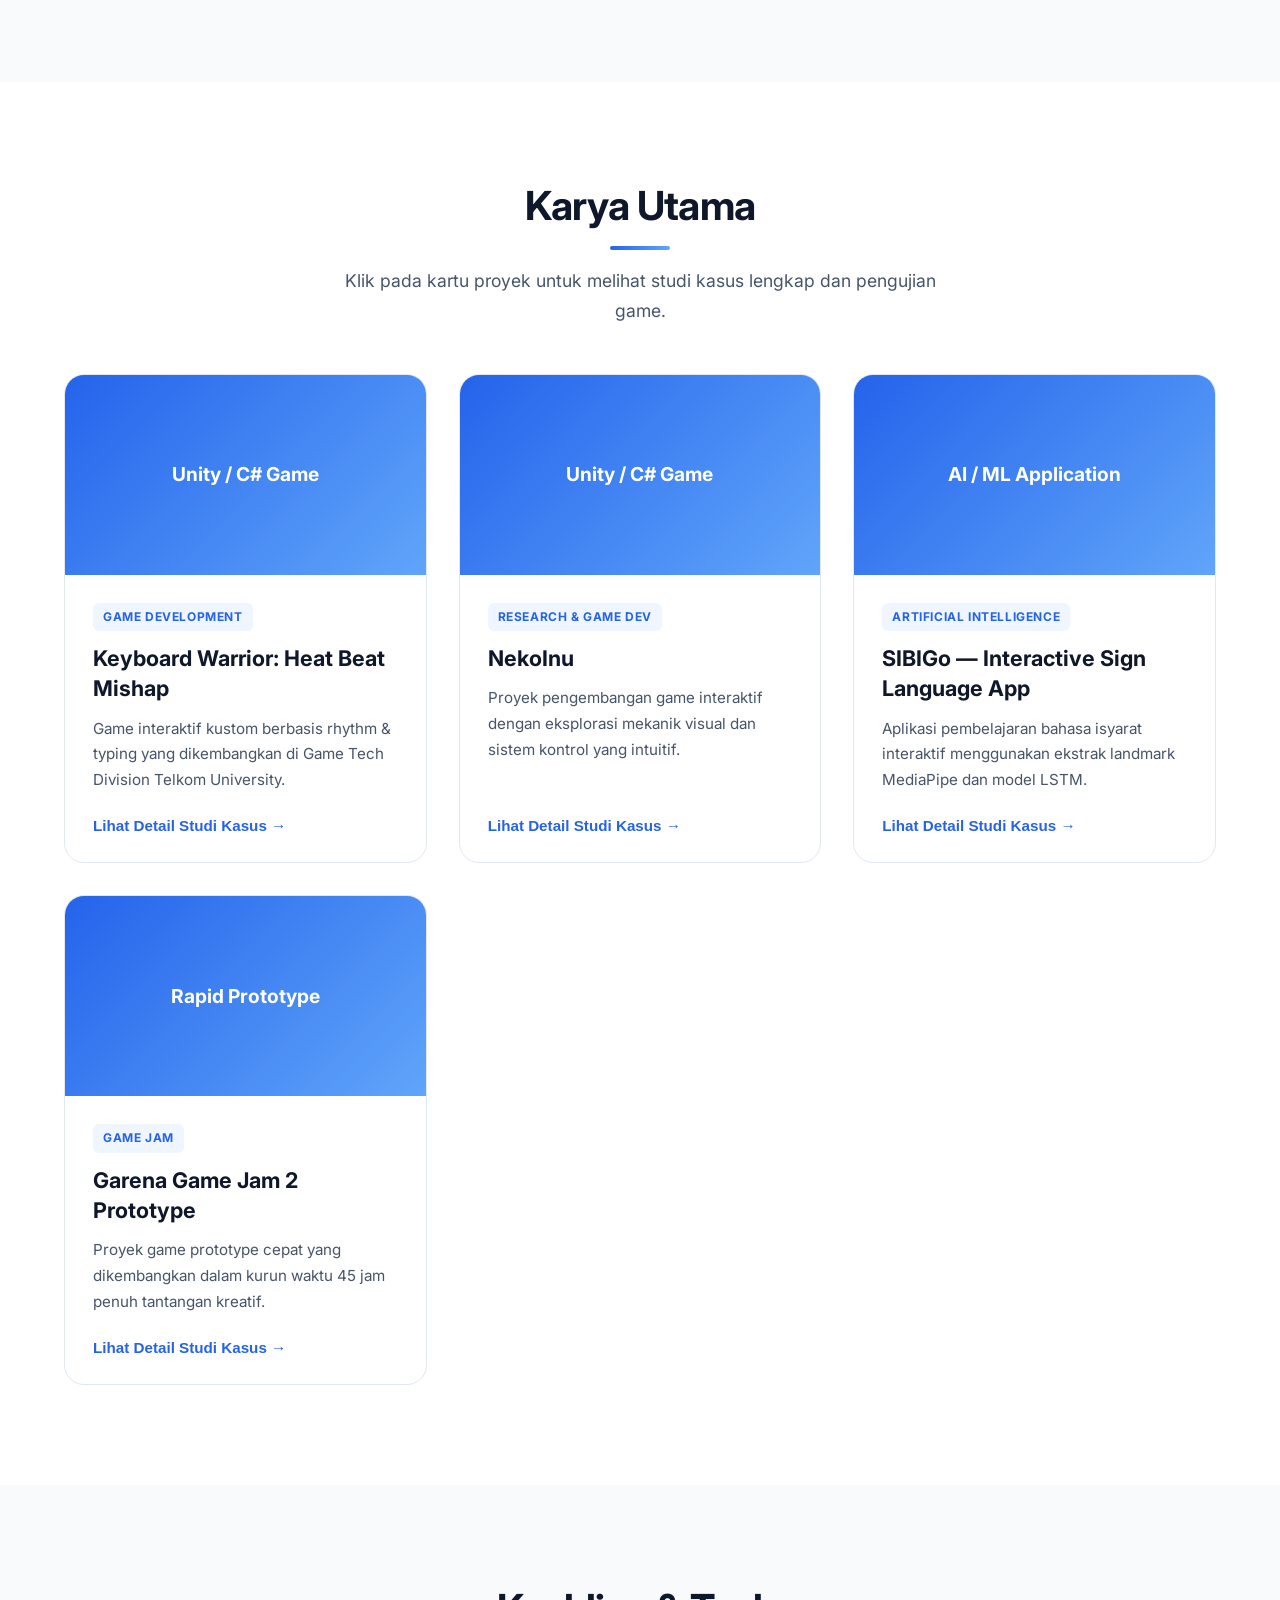
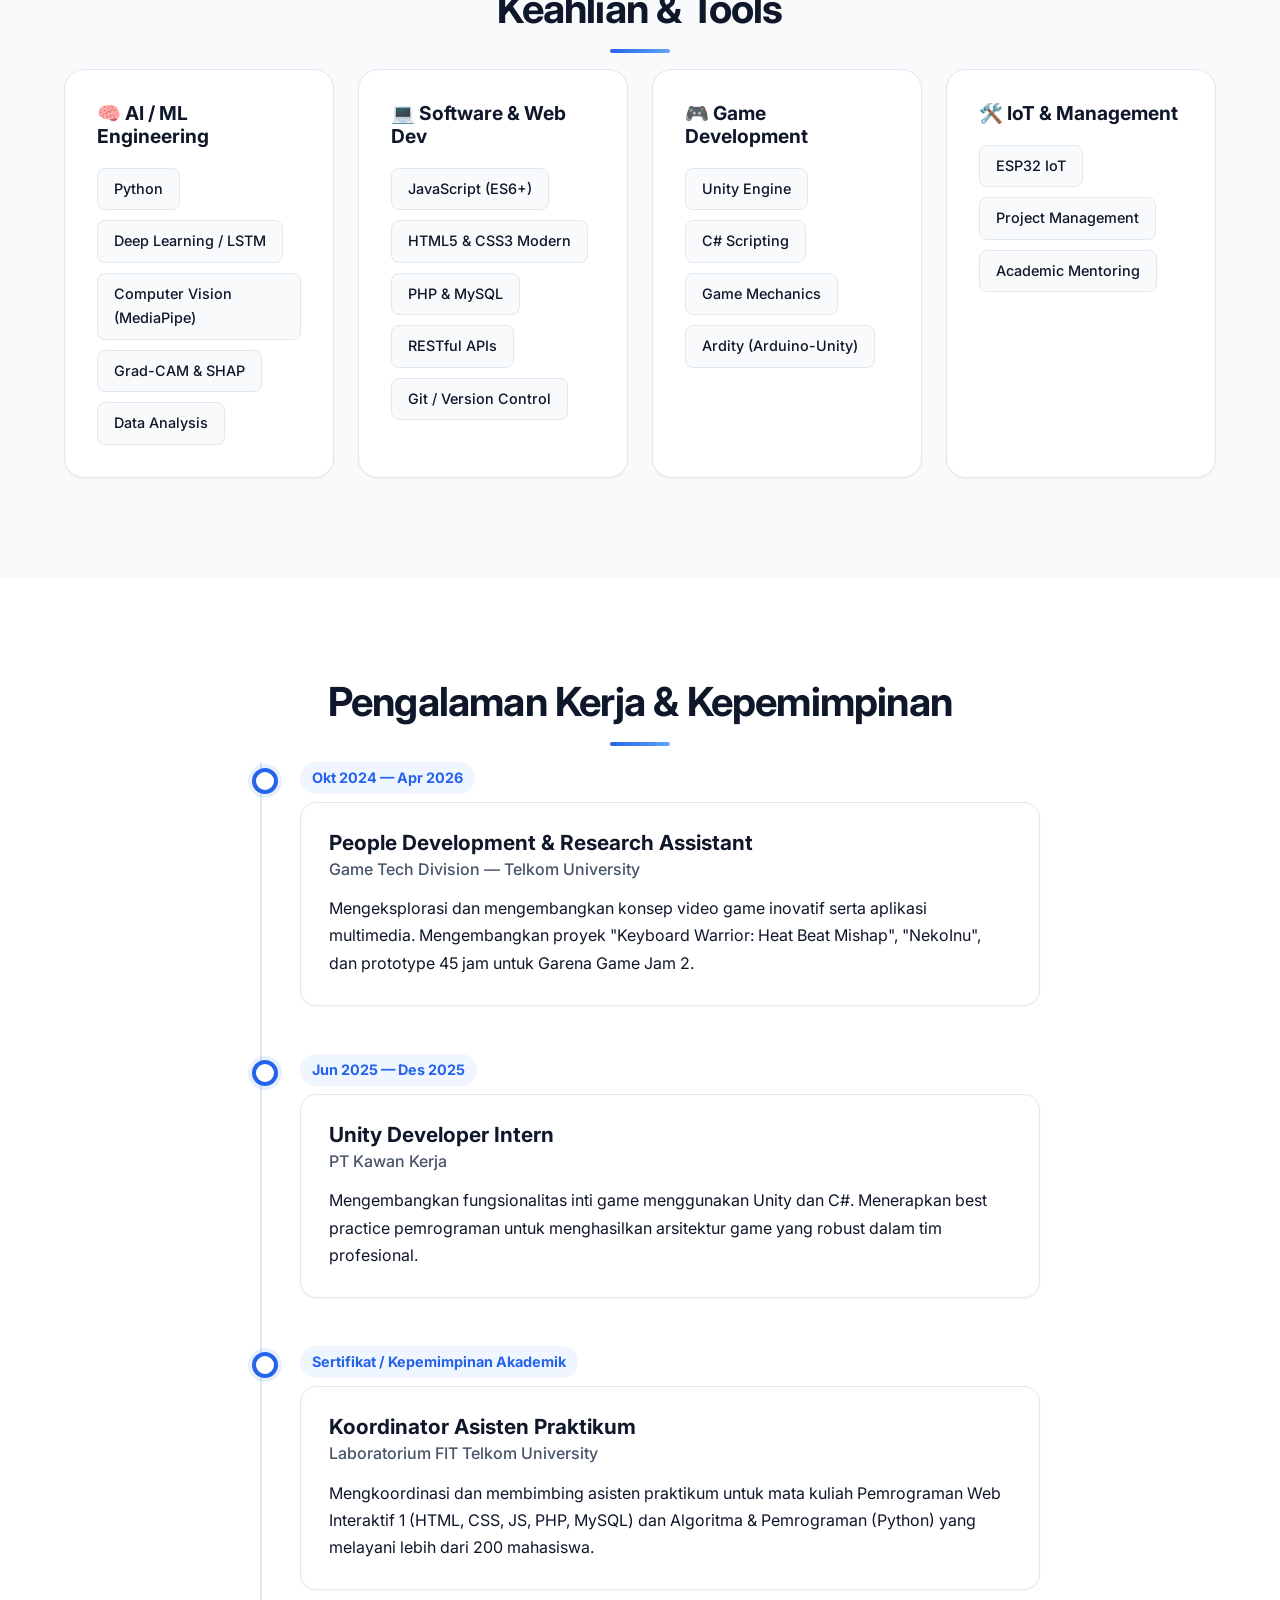
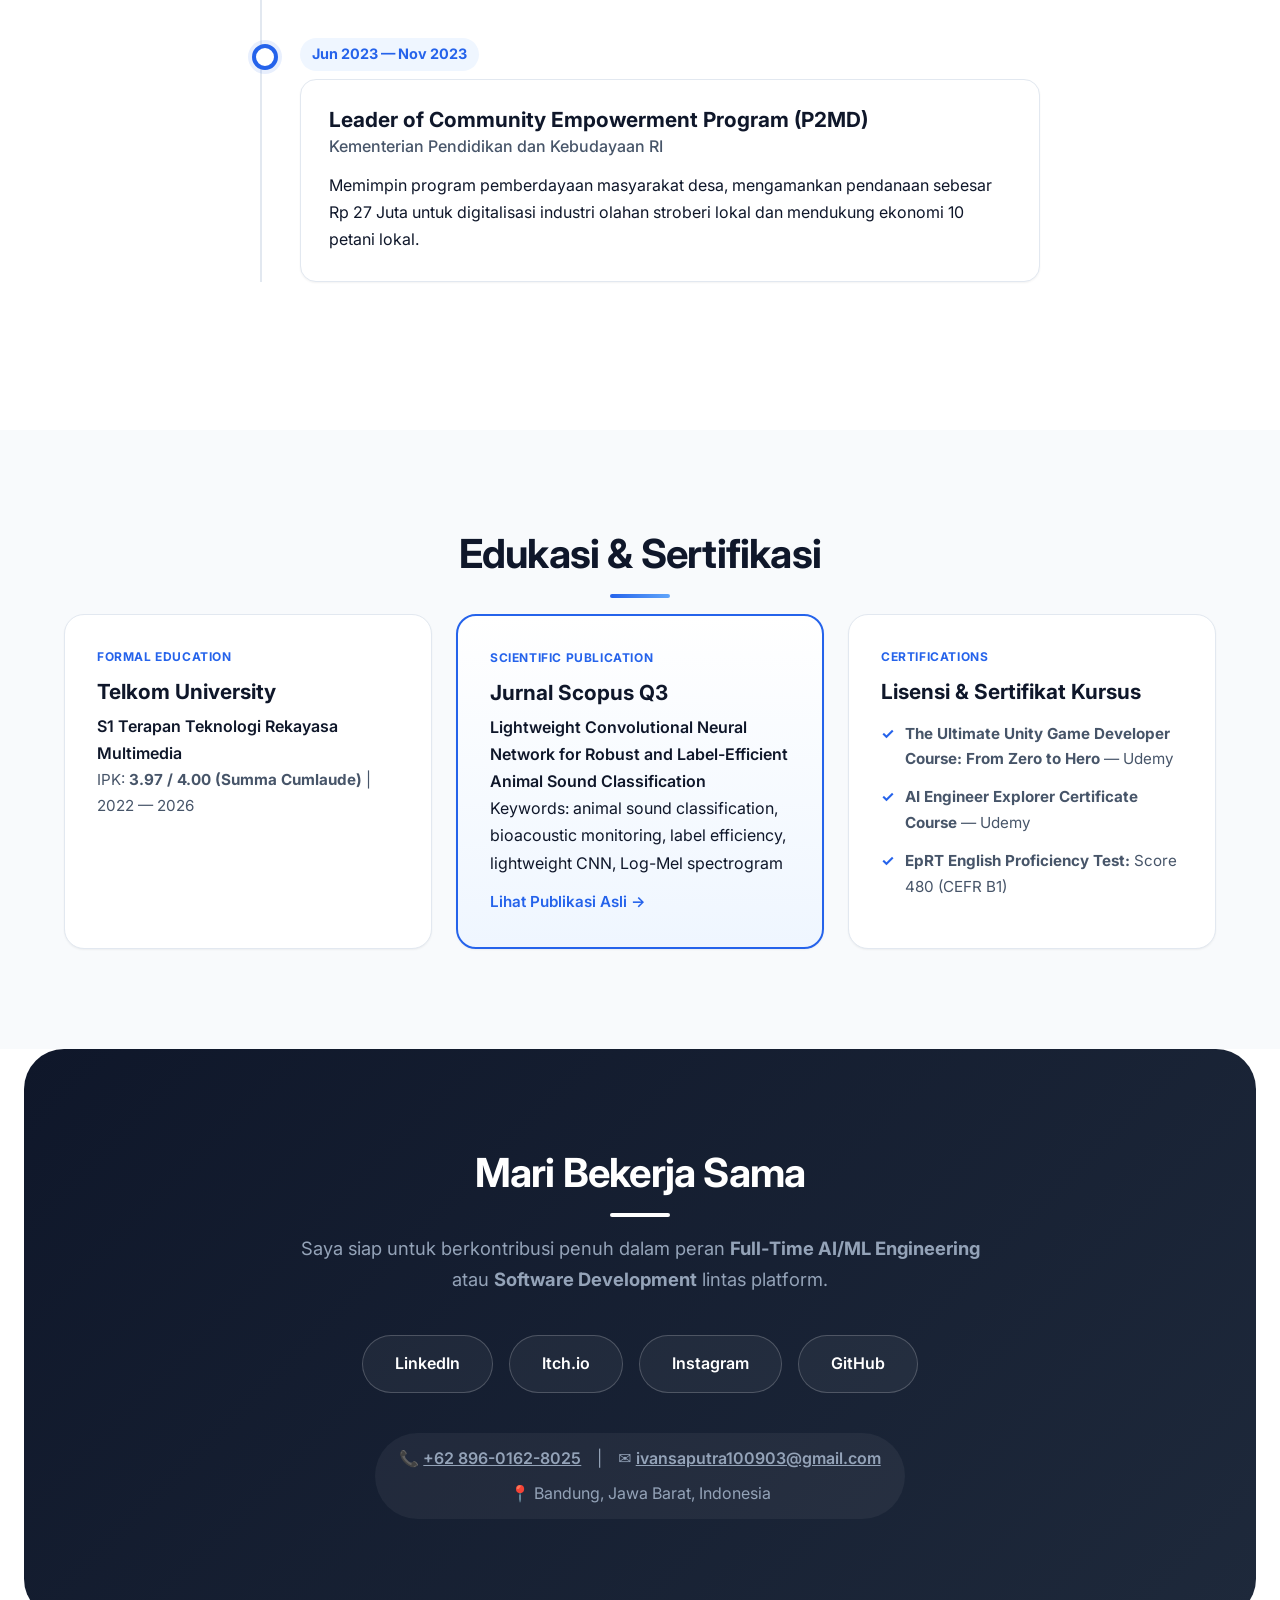
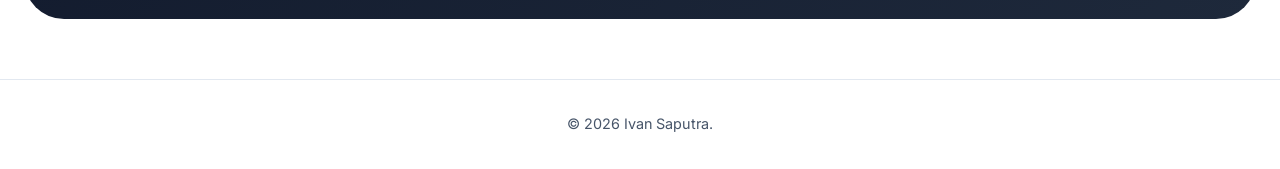
==== commit 36f22b77: "111" ====
--- a/index.html
+++ b/index.html
@@ -40,7 +40,7 @@
                 <h2 class="fade-in-up delay-1">AI/ML Engineer & Software Developer</h2>
                 <div class="hero-cta fade-in-up delay-2" style="flex-wrap: wrap;">
                     <a href="#projects" class="btn btn-primary">Lihat Karya Utama</a>
-                    <a href="https://drive.google.com/file/d/1v-axUnZz1HPLoJz2rQk8QasMS7vO-cem/view?usp=sharing"
+                    <a href="https://drive.google.com/drive/folders/1UyH5_LK2GtNdy6DeXAWU7yYr3zTgQzcP?usp=sharing"
                         target="_blank" class="btn btn-outline">📄 Unduh CV</a>
                     <a href="#contact" class="btn btn-outline">Hubungi Saya</a>
                 </div>
@@ -69,9 +69,7 @@
                         Learning dan Computer Vision yang kompleks, tetapi juga sangat peduli terhadap pengalaman
                         pengguna (UX) dan integrasi sistem lintas platform secara menyeluruh (End-to-End).</p>
                     <br>
-                    <p>Saya terbiasa memecahkan masalah teknis secara inovatif, mengambil keputusan berbasis data
-                        (data-driven), dan selalu siap untuk memberikan impact nyata di lingkungan kerja yang bergerak
-                        cepat.</p>
+                    <p>Saya terbiasa memecahkan masalah teknis secara inovatif, mengambil keputusan berbasis data, dan selalu siap untuk memberikan impact nyata di lingkungan kerja yang bergerak cepat.</p>
                 </div>
             </div>
         </div>
@@ -312,7 +310,7 @@
                     Engineering</strong> atau <strong>Software Development</strong> lintas platform.</p>
 
             <div class="contact-buttons">
-                <a href="https://www.linkedin.com/in/ivan-saputra-337656269" target="_blank"
+                <a href="https://www.linkedin.com/in/ivan-saputra-337b56269" target="_blank"
                     class="btn btn-outline-white">LinkedIn</a>
                 <a href="https://ivans000.itch.io" target="_blank" class="btn btn-outline-white">Itch.io</a>
                 <a href="https://www.instagram.com/ivans000" target="_blank" class="btn btn-outline-white">Instagram</a>
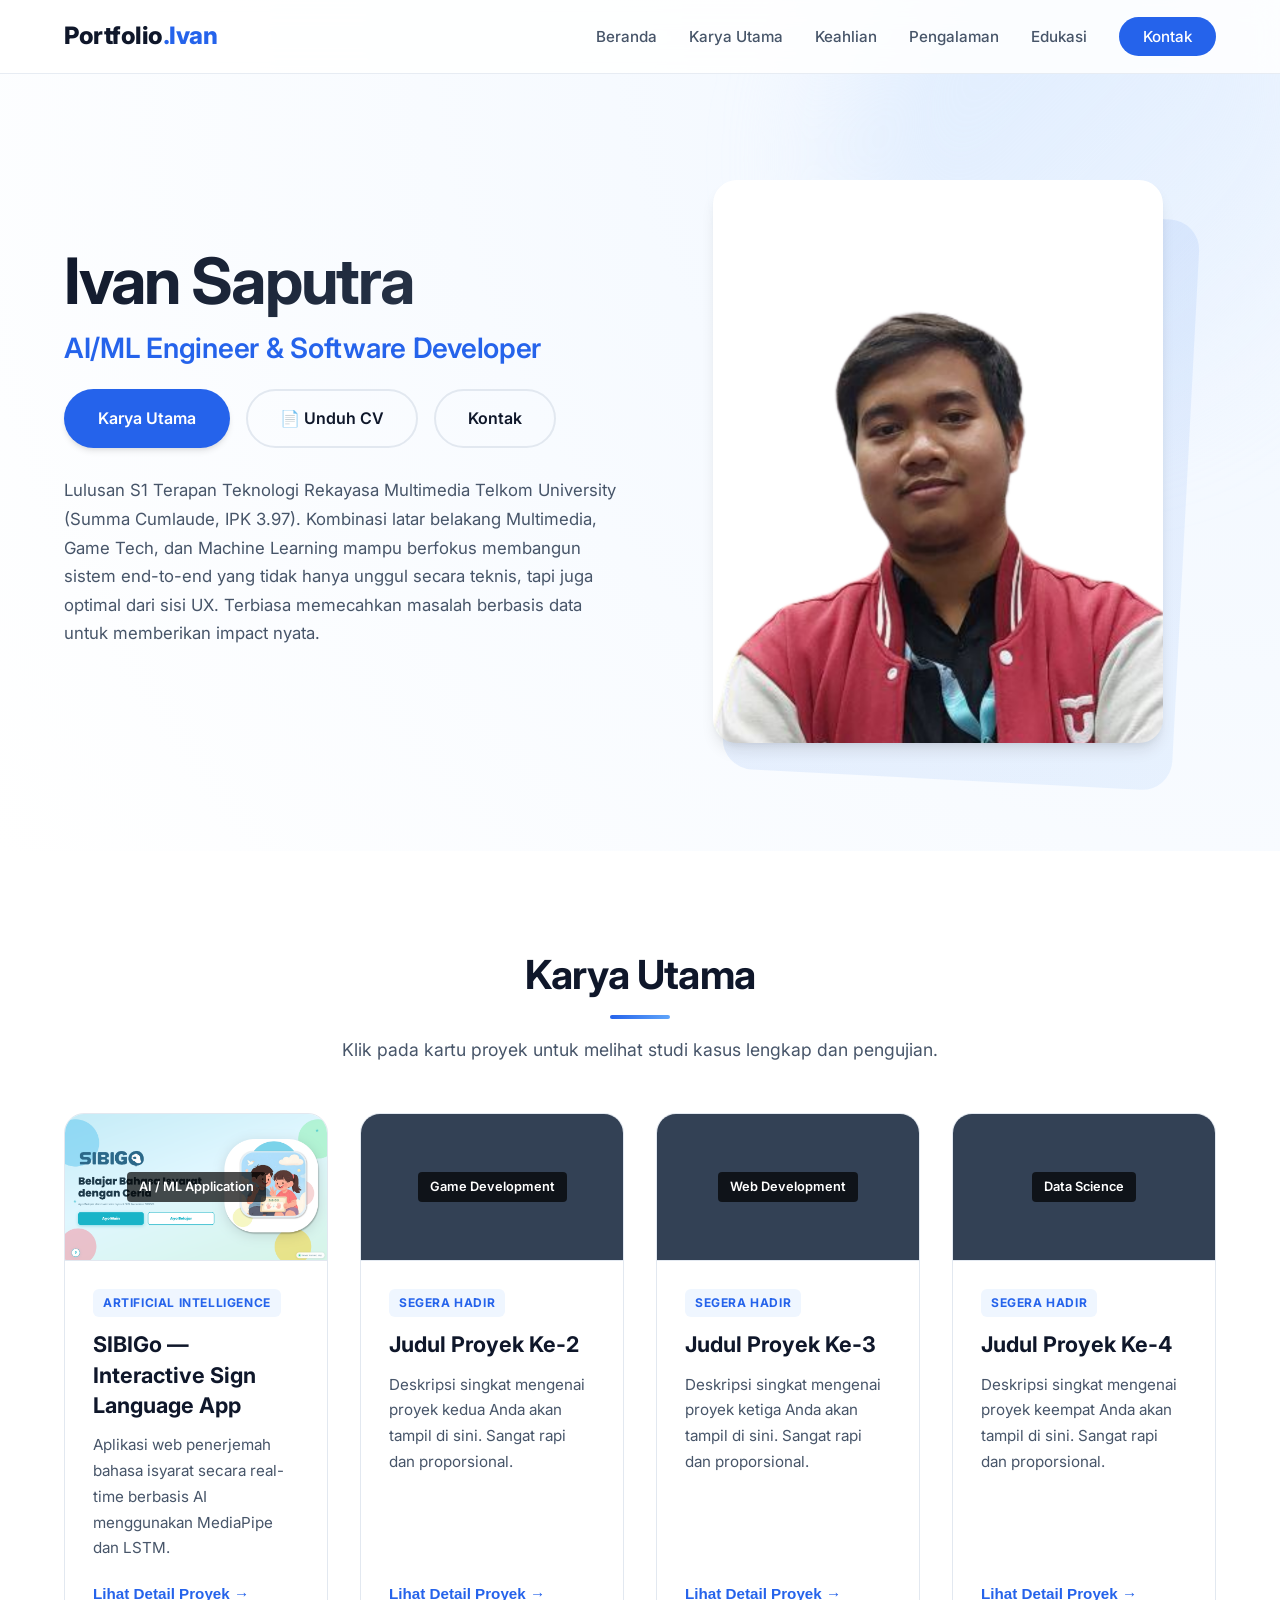
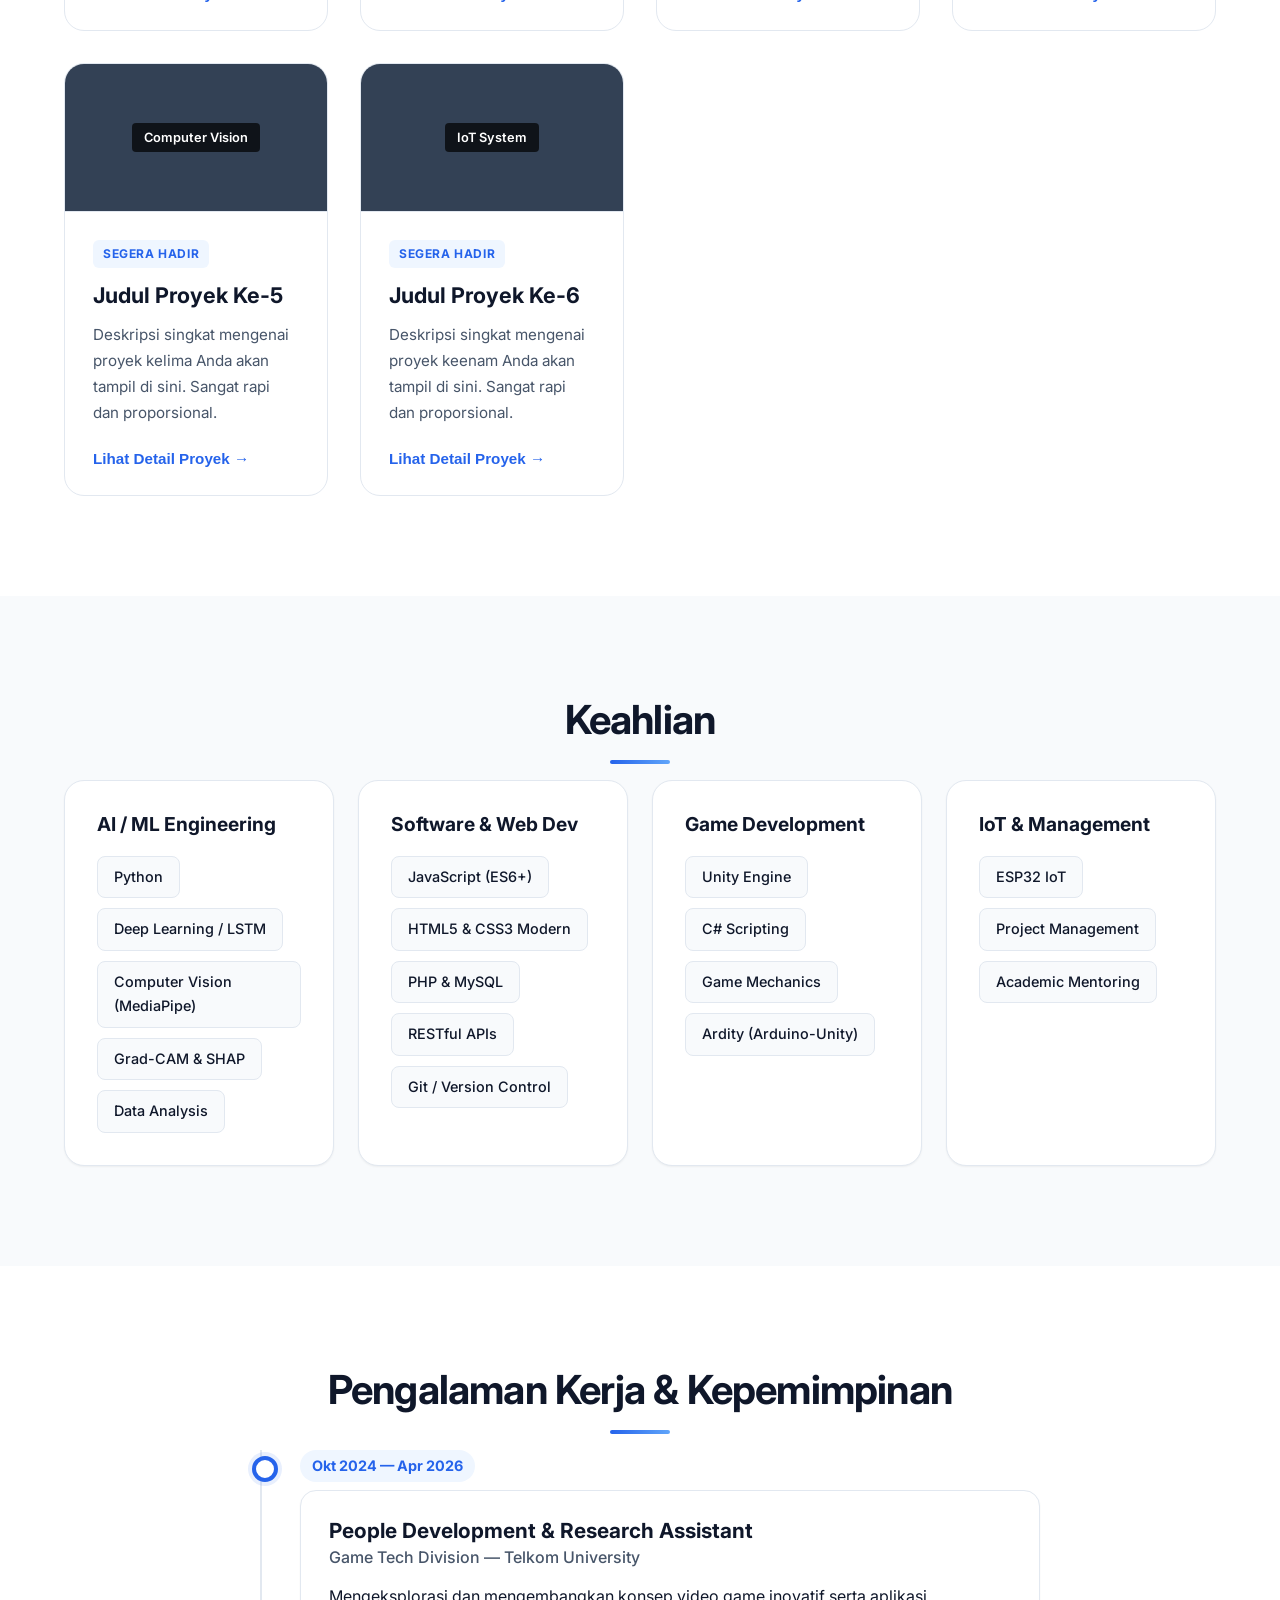
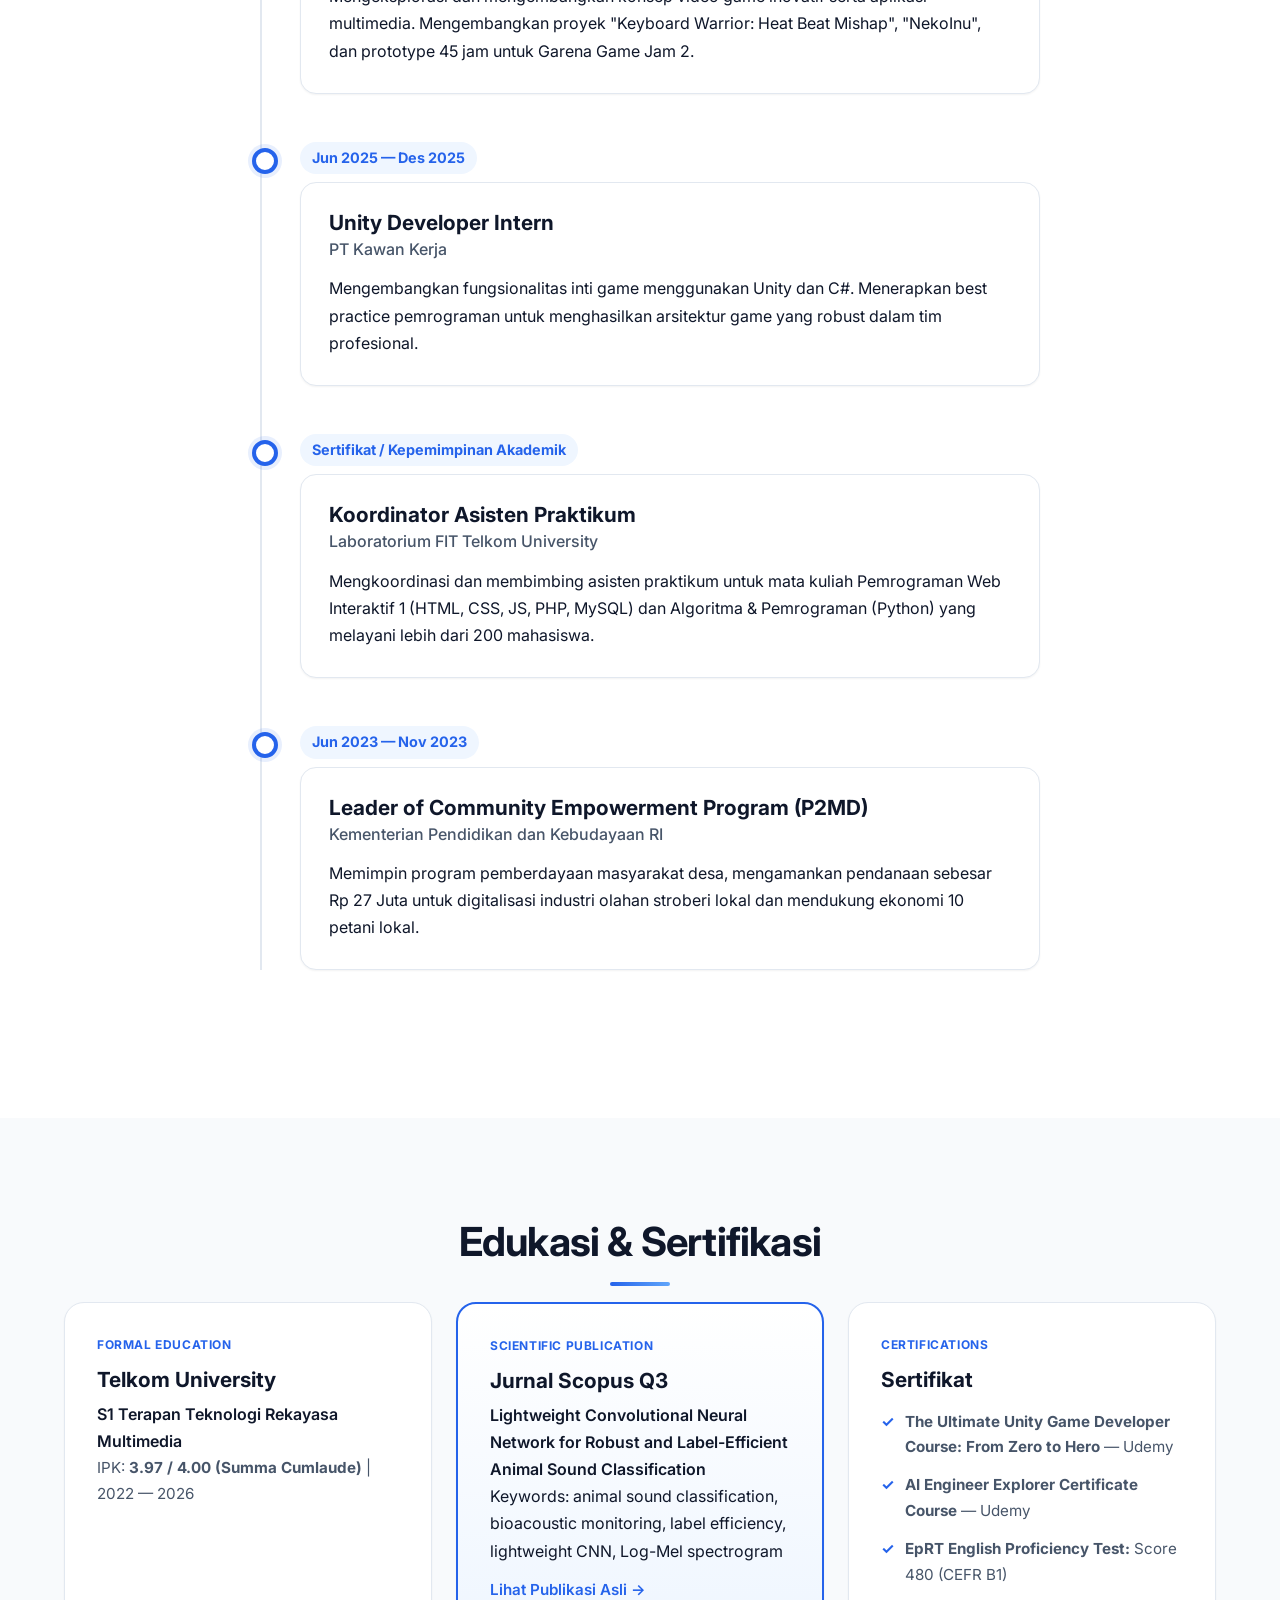
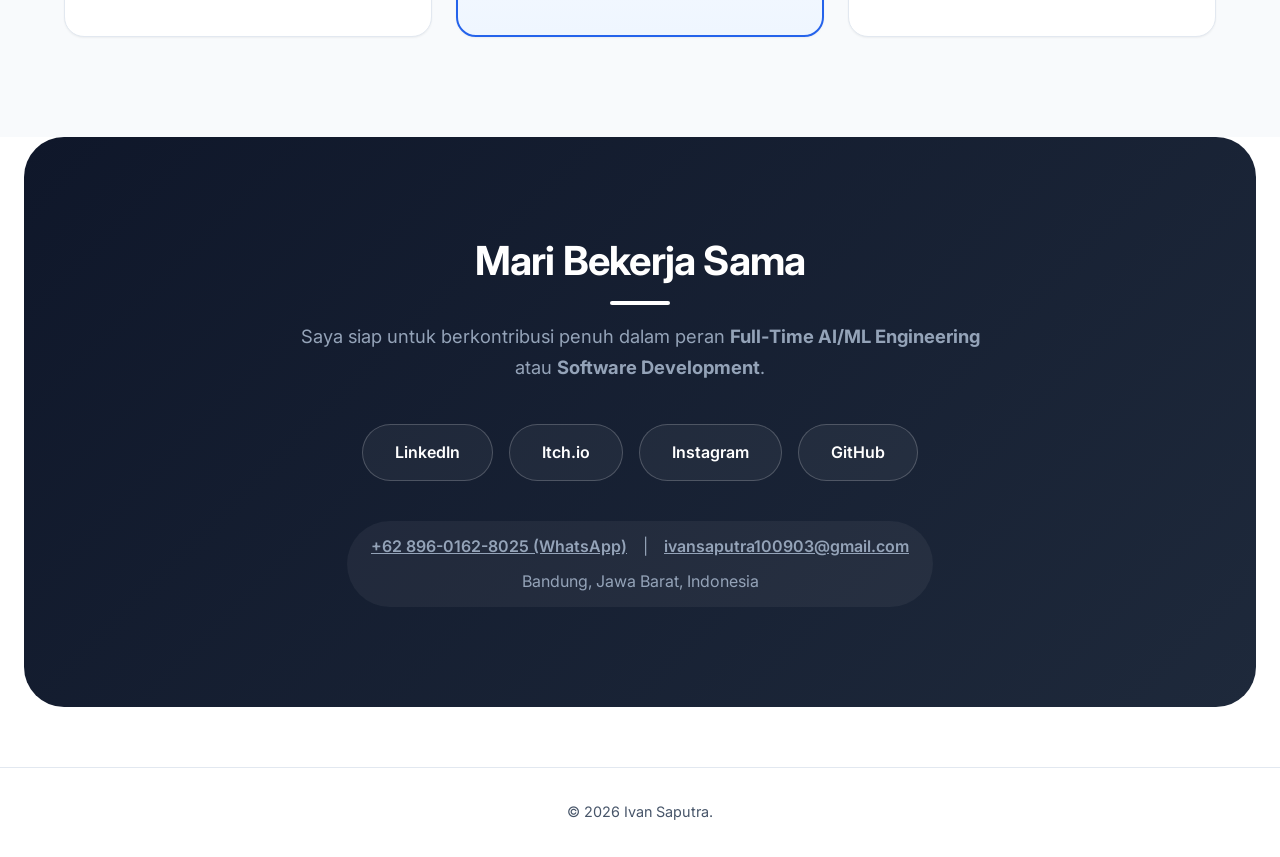
==== commit 06652ae6: "bismillah" ====
--- a/index.html
+++ b/index.html
@@ -21,7 +21,6 @@
             <nav>
                 <ul class="nav-links">
                     <li><a href="#home">Beranda</a></li>
-                    <li><a href="#about">Profil</a></li>
                     <li><a href="#projects">Karya Utama</a></li>
                     <li><a href="#skills">Keahlian</a></li>
                     <li><a href="#experience">Pengalaman</a></li>
@@ -39,11 +38,18 @@
                 <h1 class="fade-in-up">Ivan Saputra</h1>
                 <h2 class="fade-in-up delay-1">AI/ML Engineer & Software Developer</h2>
                 <div class="hero-cta fade-in-up delay-2" style="flex-wrap: wrap;">
-                    <a href="#projects" class="btn btn-primary">Lihat Karya Utama</a>
+                    <a href="#projects" class="btn btn-primary">Karya Utama</a>
                     <a href="https://drive.google.com/drive/folders/1UyH5_LK2GtNdy6DeXAWU7yYr3zTgQzcP?usp=sharing"
                         target="_blank" class="btn btn-outline">📄 Unduh CV</a>
-                    <a href="#contact" class="btn btn-outline">Hubungi Saya</a>
-                </div>
+                    <a href="#contact" class="btn btn-outline">Kontak</a>
+                </div>
+                <p class="fade-in-up delay-2"
+                    style="margin-top: 28px; color: var(--text-muted); font-size: 1.05rem; line-height: 1.7; max-width: 650px; text-align: left;">
+                    Lulusan S1 Terapan Teknologi Rekayasa Multimedia Telkom University (Summa Cumlaude, IPK 3.97).
+                    Kombinasi latar belakang Multimedia, Game Tech, dan Machine Learning mampu berfokus membangun sistem
+                    end-to-end yang tidak hanya unggul secara teknis, tapi juga optimal dari sisi UX. Terbiasa
+                    memecahkan masalah berbasis data untuk memberikan impact nyata.
+                </p>
             </div>
             <div class="hero-image fade-in-left delay-2">
                 <div class="image-wrapper">
@@ -54,87 +60,114 @@
         </div>
     </section>
 
-    <!-- 2. PROFIL SINGKAT (ABOUT ME) -->
-    <section id="about" class="section bg-light">
-        <div class="container">
-            <h2 class="section-title">Profil Singkat</h2>
-            <div class="about-card">
-                <div class="about-text">
-                    <p>Saya adalah <strong>AI/ML Engineer & Software Developer</strong> lulusan S1 Terapan Telkom
-                        University (Summa Cumlaude, IPK 3.97) dengan rekam jejak dalam riset akademik berstandar
-                        internasional (Jurnal Q3).</p>
-                    <br>
-                    <p>Berbeda dengan Engineer pada umumnya, latar belakang saya di ranah <strong>Multimedia interaktif
-                            & Game Technology</strong> membuat saya tidak hanya ahli dalam merancang arsitektur Deep
-                        Learning dan Computer Vision yang kompleks, tetapi juga sangat peduli terhadap pengalaman
-                        pengguna (UX) dan integrasi sistem lintas platform secara menyeluruh (End-to-End).</p>
-                    <br>
-                    <p>Saya terbiasa memecahkan masalah teknis secara inovatif, mengambil keputusan berbasis data, dan selalu siap untuk memberikan impact nyata di lingkungan kerja yang bergerak cepat.</p>
-                </div>
-            </div>
-        </div>
-    </section>
+
 
     <!-- 3. PROYEK TERBAIK / KARYA UTAMA (FEATURED WORK) -->
     <section id="projects" class="section">
         <div class="container">
             <h2 class="section-title">Karya Utama</h2>
-            <p class="section-subtitle">Klik pada kartu proyek untuk melihat studi kasus lengkap dan pengujian game.</p>
+            <p class="section-subtitle">Klik pada kartu proyek untuk melihat studi kasus lengkap dan pengujian.</p>
 
             <div class="project-grid">
-                <!-- Card 1: Keyboard Warrior -->
-                <div class="project-card" onclick="openProject('project-1')">
-                    <div class="card-image-placeholder">
-                        <span>Unity / C# Game</span>
-                    </div>
-                    <div class="card-content">
-                        <span class="tag">Game Development</span>
-                        <h3>Keyboard Warrior: Heat Beat Mishap</h3>
-                        <p>Game interaktif kustom berbasis rhythm & typing yang dikembangkan di Game Tech Division
-                            Telkom University.</p>
-                        <button class="btn-link">Lihat Detail Studi Kasus &rarr;</button>
-                    </div>
-                </div>
-
-                <!-- Card 2: NekoInu -->
-                <div class="project-card" onclick="openProject('project-2')">
-                    <div class="card-image-placeholder">
-                        <span>Unity / C# Game</span>
-                    </div>
-                    <div class="card-content">
-                        <span class="tag">Research & Game Dev</span>
-                        <h3>NekoInu</h3>
-                        <p>Proyek pengembangan game interaktif dengan eksplorasi mekanik visual dan sistem kontrol yang
-                            intuitif.</p>
-                        <button class="btn-link">Lihat Detail Studi Kasus &rarr;</button>
-                    </div>
-                </div>
-
-                <!-- Card 3: SIBIGo -->
-                <div class="project-card" onclick="openProject('project-3')">
-                    <div class="card-image-placeholder">
-                        <span>AI / ML Application</span>
+                <!-- Card 1: SIBIGo -->
+                <div class="project-card" onclick="openProject('sibigo')">
+                    <div class="card-image-placeholder"
+                        style="background-image: url('assets/images/sibigo/1.png'); background-size: cover; background-position: center; border-bottom: 1px solid var(--border-color);">
+                        <span
+                            style="background: rgba(0,0,0,0.7); color: white; padding: 4px 12px; border-radius: 4px; font-size: 0.8rem; font-weight: 600;">AI
+                            / ML Application</span>
                     </div>
                     <div class="card-content">
                         <span class="tag">Artificial Intelligence</span>
                         <h3>SIBIGo — Interactive Sign Language App</h3>
-                        <p>Aplikasi pembelajaran bahasa isyarat interaktif menggunakan ekstrak landmark MediaPipe dan
-                            model LSTM.</p>
-                        <button class="btn-link">Lihat Detail Studi Kasus &rarr;</button>
-                    </div>
-                </div>
-
-                <!-- Card 4: Garena Game Jam Prototype -->
-                <div class="project-card" onclick="openProject('project-4')">
-                    <div class="card-image-placeholder">
-                        <span>Rapid Prototype</span>
-                    </div>
-                    <div class="card-content">
-                        <span class="tag">Game Jam</span>
-                        <h3>Garena Game Jam 2 Prototype</h3>
-                        <p>Proyek game prototype cepat yang dikembangkan dalam kurun waktu 45 jam penuh tantangan
-                            kreatif.</p>
-                        <button class="btn-link">Lihat Detail Studi Kasus &rarr;</button>
+                        <p>Aplikasi web penerjemah bahasa isyarat secara real-time berbasis AI menggunakan MediaPipe dan
+                            LSTM.</p>
+                        <button class="btn-link">Lihat Detail Proyek &rarr;</button>
+                    </div>
+                </div>
+
+                <!-- Card 2: Placeholder -->
+                <div class="project-card" onclick="openProject('project2')">
+                    <div class="card-image-placeholder"
+                        style="background: #334155; border-bottom: 1px solid var(--border-color);">
+                        <span
+                            style="background: rgba(0,0,0,0.7); color: white; padding: 4px 12px; border-radius: 4px; font-size: 0.8rem; font-weight: 600;">Game
+                            Development</span>
+                    </div>
+                    <div class="card-content">
+                        <span class="tag">Segera Hadir</span>
+                        <h3>Judul Proyek Ke-2</h3>
+                        <p>Deskripsi singkat mengenai proyek kedua Anda akan tampil di sini. Sangat rapi dan
+                            proporsional.</p>
+                        <button class="btn-link">Lihat Detail Proyek &rarr;</button>
+                    </div>
+                </div>
+
+                <!-- Card 3: Placeholder -->
+                <div class="project-card" onclick="openProject('project3')">
+                    <div class="card-image-placeholder"
+                        style="background: #334155; border-bottom: 1px solid var(--border-color);">
+                        <span
+                            style="background: rgba(0,0,0,0.7); color: white; padding: 4px 12px; border-radius: 4px; font-size: 0.8rem; font-weight: 600;">Web
+                            Development</span>
+                    </div>
+                    <div class="card-content">
+                        <span class="tag">Segera Hadir</span>
+                        <h3>Judul Proyek Ke-3</h3>
+                        <p>Deskripsi singkat mengenai proyek ketiga Anda akan tampil di sini. Sangat rapi dan
+                            proporsional.</p>
+                        <button class="btn-link">Lihat Detail Proyek &rarr;</button>
+                    </div>
+                </div>
+
+                <!-- Card 4: Placeholder -->
+                <div class="project-card" onclick="openProject('project4')">
+                    <div class="card-image-placeholder"
+                        style="background: #334155; border-bottom: 1px solid var(--border-color);">
+                        <span
+                            style="background: rgba(0,0,0,0.7); color: white; padding: 4px 12px; border-radius: 4px; font-size: 0.8rem; font-weight: 600;">Data
+                            Science</span>
+                    </div>
+                    <div class="card-content">
+                        <span class="tag">Segera Hadir</span>
+                        <h3>Judul Proyek Ke-4</h3>
+                        <p>Deskripsi singkat mengenai proyek keempat Anda akan tampil di sini. Sangat rapi dan
+                            proporsional.</p>
+                        <button class="btn-link">Lihat Detail Proyek &rarr;</button>
+                    </div>
+                </div>
+
+                <!-- Card 5: Placeholder -->
+                <div class="project-card" onclick="openProject('project5')">
+                    <div class="card-image-placeholder"
+                        style="background: #334155; border-bottom: 1px solid var(--border-color);">
+                        <span
+                            style="background: rgba(0,0,0,0.7); color: white; padding: 4px 12px; border-radius: 4px; font-size: 0.8rem; font-weight: 600;">Computer
+                            Vision</span>
+                    </div>
+                    <div class="card-content">
+                        <span class="tag">Segera Hadir</span>
+                        <h3>Judul Proyek Ke-5</h3>
+                        <p>Deskripsi singkat mengenai proyek kelima Anda akan tampil di sini. Sangat rapi dan
+                            proporsional.</p>
+                        <button class="btn-link">Lihat Detail Proyek &rarr;</button>
+                    </div>
+                </div>
+
+                <!-- Card 6: Placeholder -->
+                <div class="project-card" onclick="openProject('project6')">
+                    <div class="card-image-placeholder"
+                        style="background: #334155; border-bottom: 1px solid var(--border-color);">
+                        <span
+                            style="background: rgba(0,0,0,0.7); color: white; padding: 4px 12px; border-radius: 4px; font-size: 0.8rem; font-weight: 600;">IoT
+                            System</span>
+                    </div>
+                    <div class="card-content">
+                        <span class="tag">Segera Hadir</span>
+                        <h3>Judul Proyek Ke-6</h3>
+                        <p>Deskripsi singkat mengenai proyek keenam Anda akan tampil di sini. Sangat rapi dan
+                            proporsional.</p>
+                        <button class="btn-link">Lihat Detail Proyek &rarr;</button>
                     </div>
                 </div>
             </div>
@@ -144,20 +177,29 @@
     <!-- 4. DETAIL PROYEK (CASE STUDIES MODAL/PAGE VIEWS) -->
     <div id="project-modal" class="modal-overlay">
         <div class="modal-container">
-            <button class="modal-close" onclick="closeProject()">&times; Tutup Halaman</button>
+            <button class="modal-close" onclick="closeProject()">&times;</button>
             <div id="modal-body">
                 <!-- Dynamic Content Load via JS -->
             </div>
         </div>
+    </div>
+
+    <!-- LIGHTBOX OVERLAY -->
+    <div id="lightbox-overlay" class="modal-overlay" style="z-index: 3000;">
+        <span class="lightbox-close" onclick="closeLightbox()">&times;</span>
+        <button class="lightbox-prev" onclick="changeLightboxImage(-1, event)">&#10094;</button>
+        <img id="lightbox-img" src=""
+            style="max-width: 90%; max-height: 90%; border-radius: 8px; box-shadow: 0 10px 30px rgba(0,0,0,0.5);">
+        <button class="lightbox-next" onclick="changeLightboxImage(1, event)">&#10095;</button>
     </div>
 
     <!-- 5. DAFTAR LAYANAN / KEAHLIAN (SKILLS) -->
     <section id="skills" class="section bg-light">
         <div class="container">
-            <h2 class="section-title">Keahlian & Tools</h2>
+            <h2 class="section-title">Keahlian</h2>
             <div class="skills-wrapper">
                 <div class="skill-category">
-                    <h3>🧠 AI / ML Engineering</h3>
+                    <h3>AI / ML Engineering</h3>
                     <div class="skill-tags">
                         <span class="skill-pill">Python</span>
                         <span class="skill-pill">Deep Learning / LSTM</span>
@@ -167,7 +209,7 @@
                     </div>
                 </div>
                 <div class="skill-category">
-                    <h3>💻 Software & Web Dev</h3>
+                    <h3>Software & Web Dev</h3>
                     <div class="skill-tags">
                         <span class="skill-pill">JavaScript (ES6+)</span>
                         <span class="skill-pill">HTML5 & CSS3 Modern</span>
@@ -177,7 +219,7 @@
                     </div>
                 </div>
                 <div class="skill-category">
-                    <h3>🎮 Game Development</h3>
+                    <h3>Game Development</h3>
                     <div class="skill-tags">
                         <span class="skill-pill">Unity Engine</span>
                         <span class="skill-pill">C# Scripting</span>
@@ -186,7 +228,7 @@
                     </div>
                 </div>
                 <div class="skill-category">
-                    <h3>🛠️ IoT & Management</h3>
+                    <h3>IoT & Management</h3>
                     <div class="skill-tags">
                         <span class="skill-pill">ESP32 IoT</span>
                         <span class="skill-pill">Project Management</span>
@@ -279,7 +321,7 @@
                 <!-- Sertifikasi Udemy & Lainnya -->
                 <div class="edu-card">
                     <span class="badge-accent">Certifications</span>
-                    <h3>Lisensi & Sertifikat Kursus</h3>
+                    <h3>Sertifikat</h3>
                     <ul class="cert-list">
                         <li><a href="https://www.udemy.com/certificate/UC-778cdd70-d83f-40a9-8f5b-5541280767a3/"
                                 target="_blank" style="color: inherit; text-decoration: none; transition: color 0.3s;"
@@ -307,7 +349,7 @@
         <div class="container text-center">
             <h2 class="section-title light-text">Mari Bekerja Sama</h2>
             <p class="cta-subtitle">Saya siap untuk berkontribusi penuh dalam peran <strong>Full-Time AI/ML
-                    Engineering</strong> atau <strong>Software Development</strong> lintas platform.</p>
+                    Engineering</strong> atau <strong>Software Development</strong>.</p>
 
             <div class="contact-buttons">
                 <a href="https://www.linkedin.com/in/ivan-saputra-337b56269" target="_blank"
@@ -319,13 +361,14 @@
 
             <div class="direct-info">
                 <p style="margin-bottom: 8px;">
-                    📞 <a href="http://wa.me/6289601628025" target="_blank"
-                        style="color: #94A3B8; text-decoration: underline; font-weight: 600;">+62 896-0162-8025</a>
+                    <a href="http://wa.me/6289601628025" target="_blank"
+                        style="color: #94A3B8; text-decoration: underline; font-weight: 600;">+62 896-0162-8025
+                        (WhatsApp)</a>
                     <span style="margin: 0 12px;">|</span>
-                    ✉️ <a href="mailto:ivansaputra100903@gmail.com"
+                    <a href="mailto:ivansaputra100903@gmail.com"
                         style="color: #94A3B8; text-decoration: underline; font-weight: 600;">ivansaputra100903@gmail.com</a>
                 </p>
-                <p>📍 Bandung, Jawa Barat, Indonesia</p>
+                <p>Bandung, Jawa Barat, Indonesia</p>
             </div>
         </div>
     </section>
--- a/style.css
+++ b/style.css
@@ -376,7 +376,7 @@
 /* PROJECT CARDS */
 .project-grid {
     display: grid;
-    grid-template-columns: repeat(auto-fit, minmax(300px, 1fr));
+    grid-template-columns: repeat(auto-fill, minmax(250px, 1fr));
     gap: 32px;
 }
 
@@ -399,7 +399,7 @@
 }
 
 .card-image-placeholder {
-    height: 200px;
+    aspect-ratio: 16/9;
     background: linear-gradient(135deg, var(--primary) 0%, #60A5FA 100%);
     display: flex;
     align-items: center;
@@ -868,6 +868,55 @@
     100% { transform: translateY(0px); }
 }
 
+/* LIGHTBOX VIEW */
+#lightbox-overlay {
+    flex-direction: column;
+}
+
+.lightbox-close {
+    position: absolute;
+    top: 24px;
+    right: 24px;
+    color: white;
+    font-size: 2.5rem;
+    font-weight: bold;
+    cursor: pointer;
+    background: none;
+    border: none;
+    transition: transform 0.2s;
+}
+
+.lightbox-close:hover {
+    transform: scale(1.2);
+}
+
+.lightbox-prev, .lightbox-next {
+    position: absolute;
+    top: 50%;
+    transform: translateY(-50%);
+    background: rgba(255,255,255,0.2);
+    color: white;
+    border: none;
+    padding: 16px;
+    font-size: 2rem;
+    cursor: pointer;
+    border-radius: 50%;
+    transition: background 0.3s;
+    backdrop-filter: blur(4px);
+}
+
+.lightbox-prev:hover, .lightbox-next:hover {
+    background: rgba(255,255,255,0.5);
+}
+
+.lightbox-prev {
+    left: 5%;
+}
+
+.lightbox-next {
+    right: 5%;
+}
+
 /* RESPONSIVE DESIGN */
 @media (max-width: 992px) {
     .hero-container {
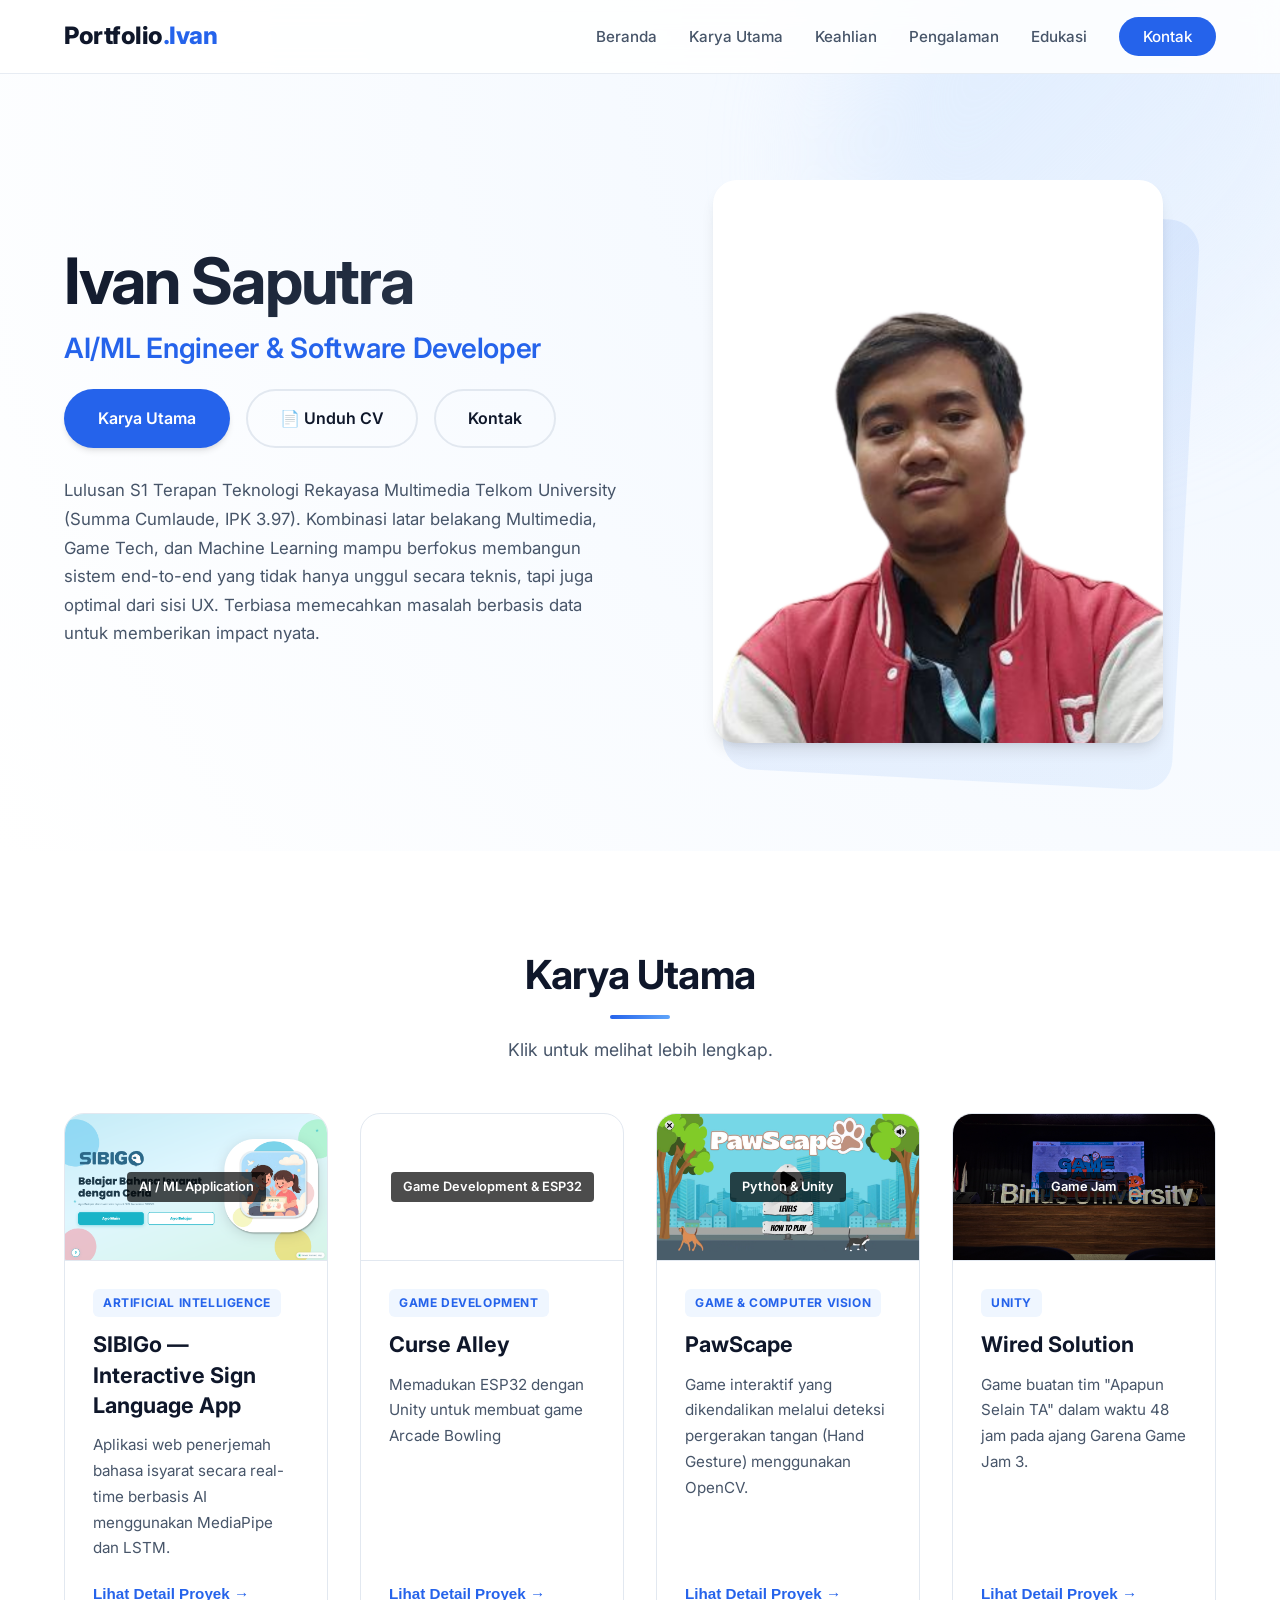
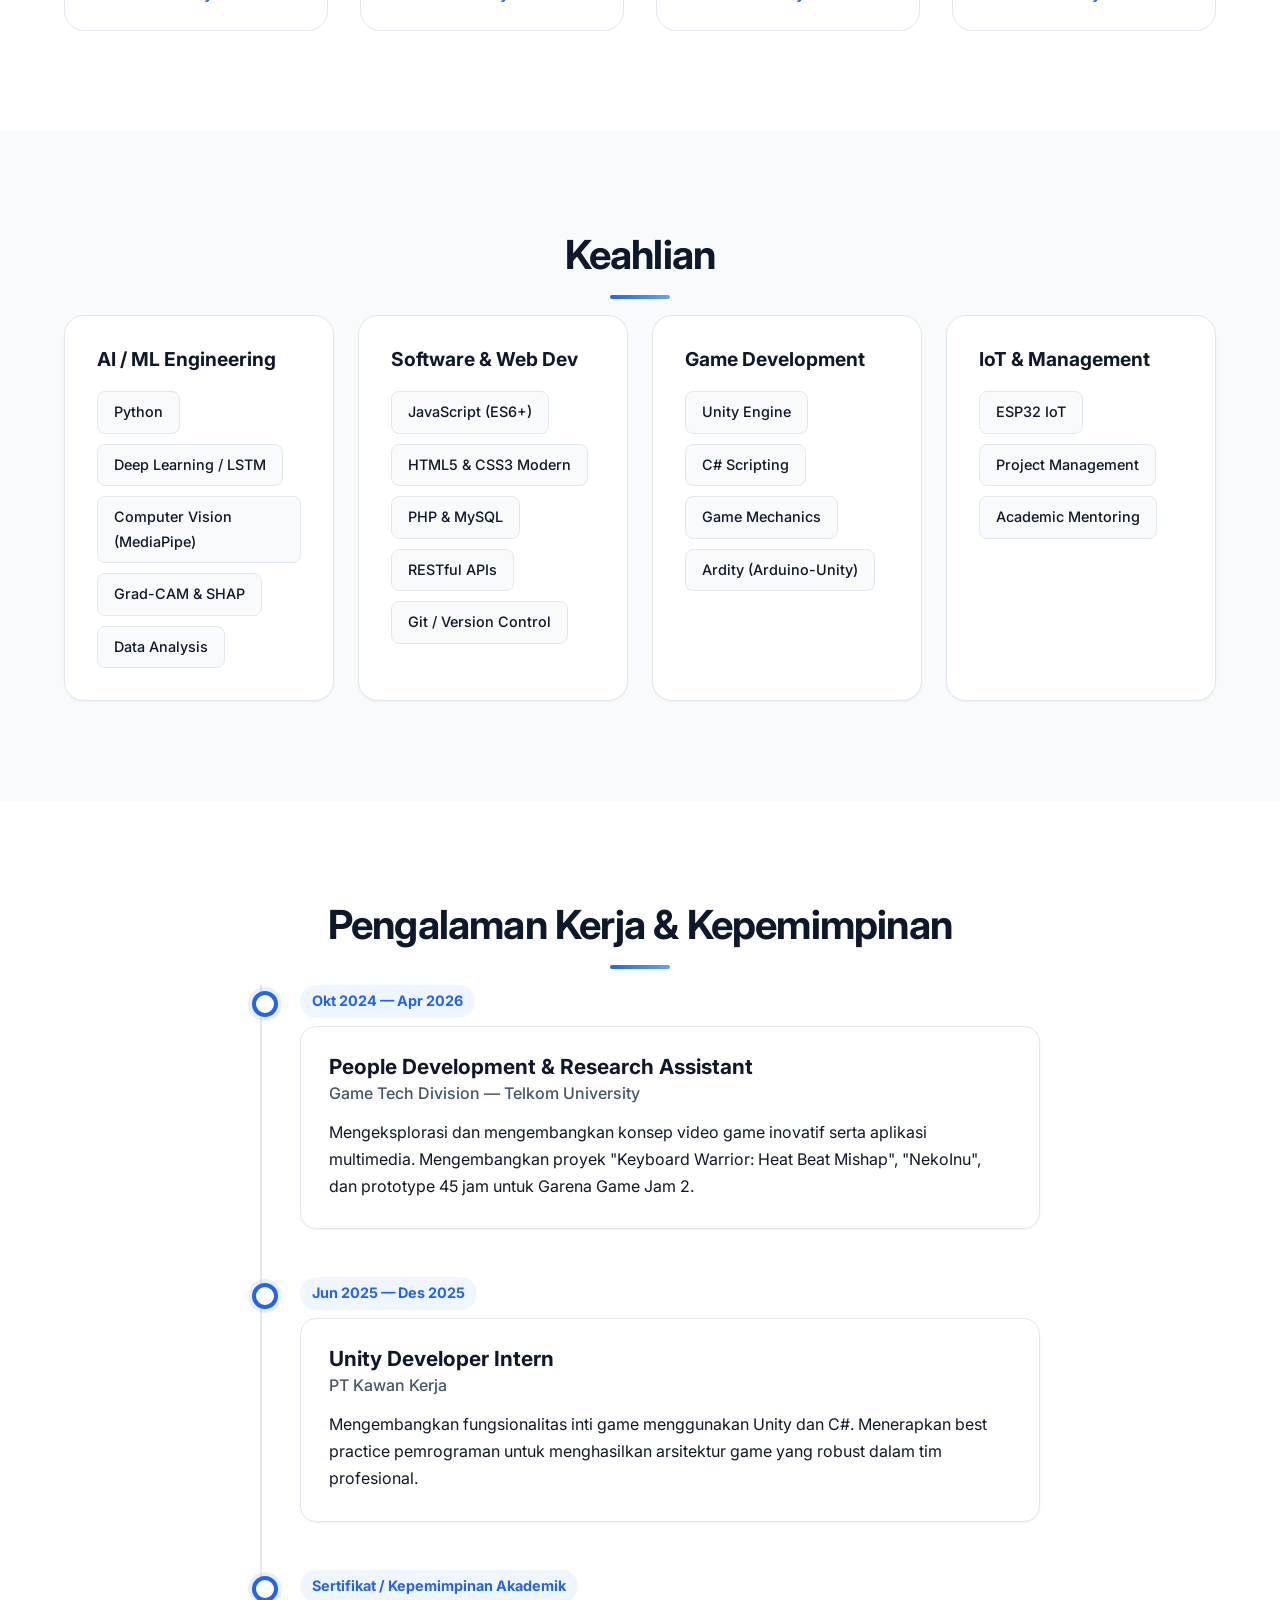
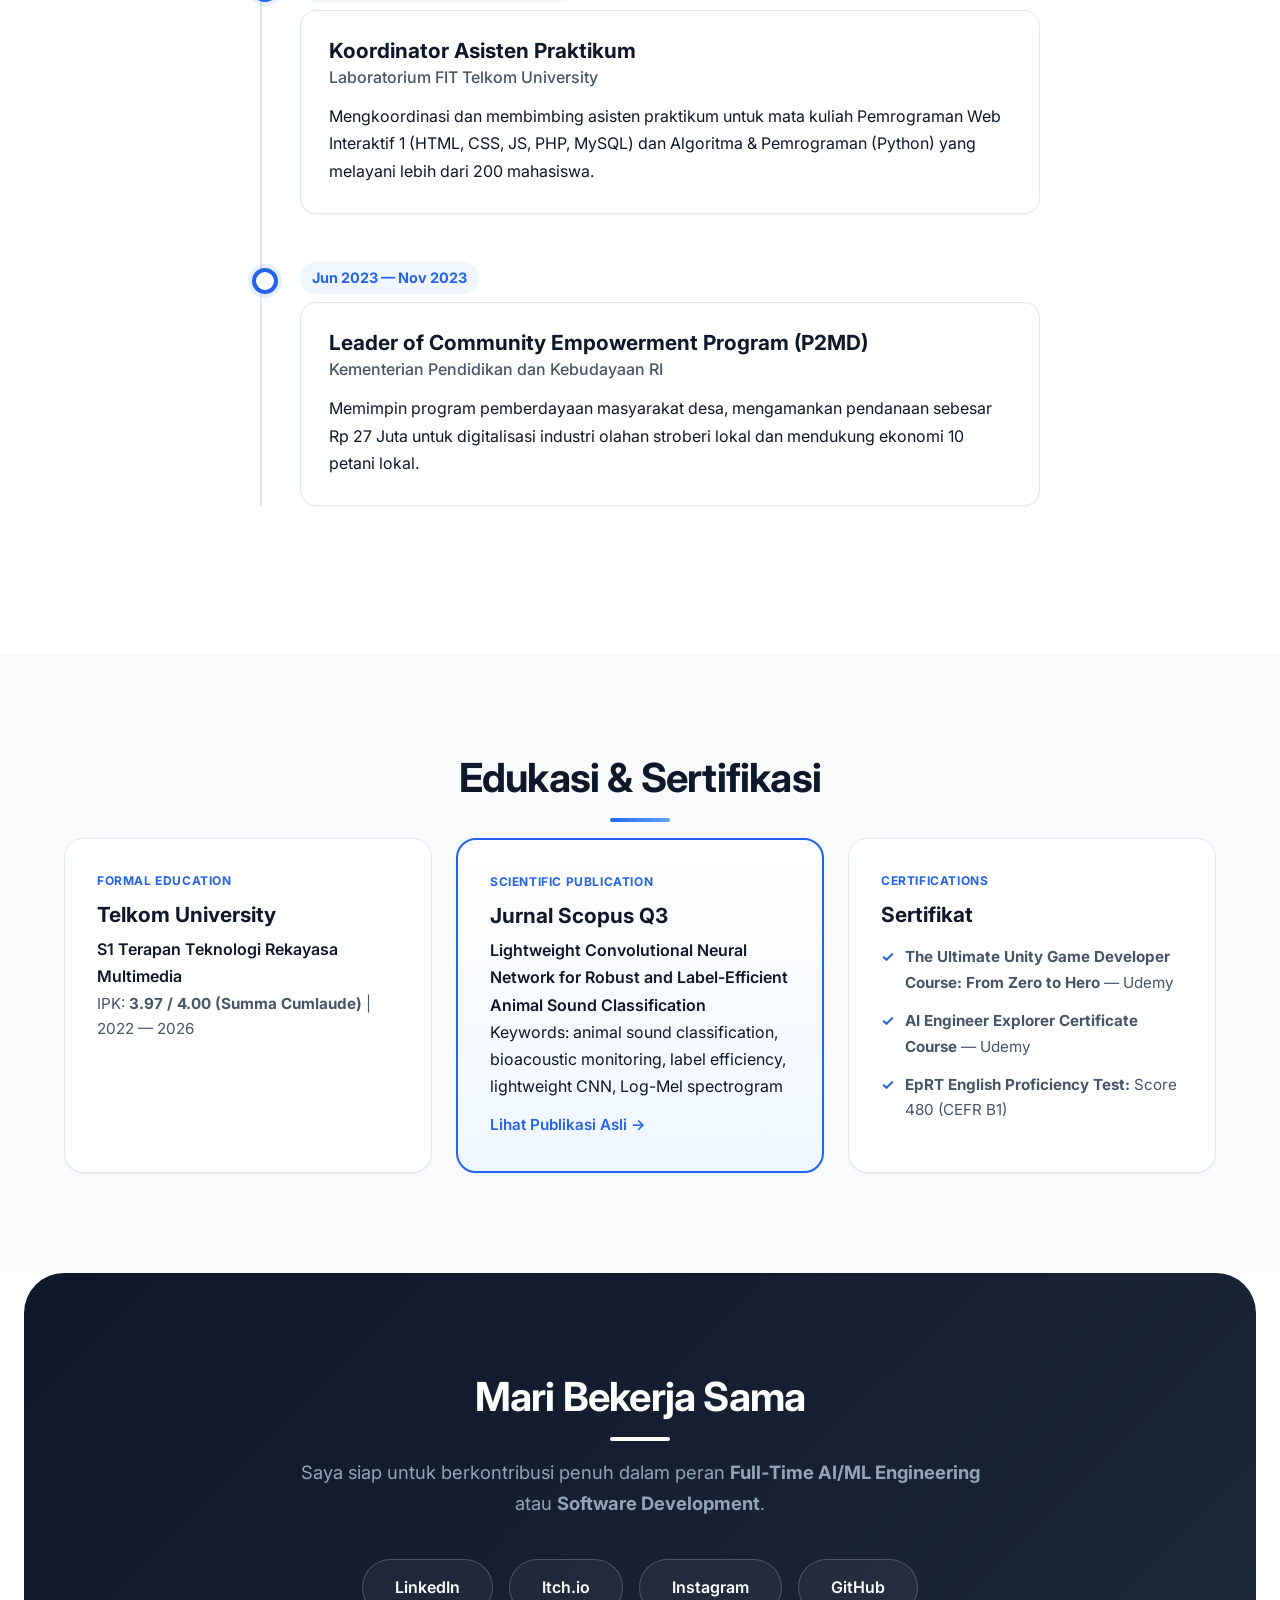
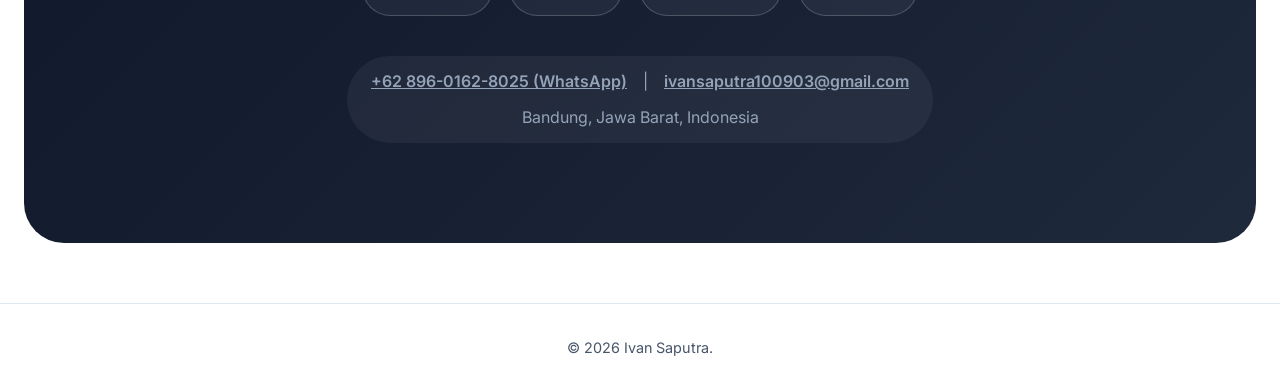
==== commit 0741a54f: "bismillah kelar" ====
--- a/index.html
+++ b/index.html
@@ -66,7 +66,7 @@
     <section id="projects" class="section">
         <div class="container">
             <h2 class="section-title">Karya Utama</h2>
-            <p class="section-subtitle">Klik pada kartu proyek untuk melihat studi kasus lengkap dan pengujian.</p>
+            <p class="section-subtitle">Klik untuk melihat lebih lengkap.</p>
 
             <div class="project-grid">
                 <!-- Card 1: SIBIGo -->
@@ -87,58 +87,56 @@
                 </div>
 
                 <!-- Card 2: Placeholder -->
-                <div class="project-card" onclick="openProject('project2')">
-                    <div class="card-image-placeholder"
-                        style="background: #334155; border-bottom: 1px solid var(--border-color);">
+                <div class="project-card" onclick="openProject('cursealley')">
+                    <div class="card-image-placeholder"
+                        style="background-image: url('assets/images/cursealley/1.jpg'); background-size: cover; background-position: center; border-bottom: 1px solid var(--border-color);">
                         <span
                             style="background: rgba(0,0,0,0.7); color: white; padding: 4px 12px; border-radius: 4px; font-size: 0.8rem; font-weight: 600;">Game
-                            Development</span>
-                    </div>
-                    <div class="card-content">
-                        <span class="tag">Segera Hadir</span>
-                        <h3>Judul Proyek Ke-2</h3>
-                        <p>Deskripsi singkat mengenai proyek kedua Anda akan tampil di sini. Sangat rapi dan
-                            proporsional.</p>
-                        <button class="btn-link">Lihat Detail Proyek &rarr;</button>
-                    </div>
-                </div>
-
-                <!-- Card 3: Placeholder -->
-                <div class="project-card" onclick="openProject('project3')">
-                    <div class="card-image-placeholder"
-                        style="background: #334155; border-bottom: 1px solid var(--border-color);">
-                        <span
-                            style="background: rgba(0,0,0,0.7); color: white; padding: 4px 12px; border-radius: 4px; font-size: 0.8rem; font-weight: 600;">Web
-                            Development</span>
-                    </div>
-                    <div class="card-content">
-                        <span class="tag">Segera Hadir</span>
-                        <h3>Judul Proyek Ke-3</h3>
-                        <p>Deskripsi singkat mengenai proyek ketiga Anda akan tampil di sini. Sangat rapi dan
-                            proporsional.</p>
-                        <button class="btn-link">Lihat Detail Proyek &rarr;</button>
-                    </div>
-                </div>
-
-                <!-- Card 4: Placeholder -->
-                <div class="project-card" onclick="openProject('project4')">
-                    <div class="card-image-placeholder"
-                        style="background: #334155; border-bottom: 1px solid var(--border-color);">
-                        <span
-                            style="background: rgba(0,0,0,0.7); color: white; padding: 4px 12px; border-radius: 4px; font-size: 0.8rem; font-weight: 600;">Data
-                            Science</span>
-                    </div>
-                    <div class="card-content">
-                        <span class="tag">Segera Hadir</span>
-                        <h3>Judul Proyek Ke-4</h3>
-                        <p>Deskripsi singkat mengenai proyek keempat Anda akan tampil di sini. Sangat rapi dan
-                            proporsional.</p>
+                            Development & ESP32</span>
+                    </div>
+                    <div class="card-content">
+                        <span class="tag">Game Development</span>
+                        <h3>Curse Alley</h3>
+                        <p>Memadukan ESP32 dengan Unity untuk membuat game Arcade Bowling</p>
+                        <button class="btn-link">Lihat Detail Proyek &rarr;</button>
+                    </div>
+                </div>
+
+                <!-- Card 3: PawScape -->
+                <div class="project-card" onclick="openProject('pawscape')">
+                    <div class="card-image-placeholder"
+                        style="background-image: url('assets/images/pawscape/1.png'); background-size: cover; background-position: center; border-bottom: 1px solid var(--border-color);">
+                        <span
+                            style="background: rgba(0,0,0,0.7); color: white; padding: 4px 12px; border-radius: 4px; font-size: 0.8rem; font-weight: 600;">Python
+                            & Unity</span>
+                    </div>
+                    <div class="card-content">
+                        <span class="tag">Game & Computer Vision</span>
+                        <h3>PawScape</h3>
+                        <p>Game interaktif yang dikendalikan melalui deteksi pergerakan tangan (Hand Gesture)
+                            menggunakan OpenCV.</p>
+                        <button class="btn-link">Lihat Detail Proyek &rarr;</button>
+                    </div>
+                </div>
+
+                <!-- Card 4: Wired Solution -->
+                <div class="project-card" onclick="openProject('wired')">
+                    <div class="card-image-placeholder"
+                        style="background-image: url('assets/images/wired/1.jpg'); background-size: cover; background-position: center; border-bottom: 1px solid var(--border-color);">
+                        <span
+                            style="background: rgba(0,0,0,0.7); color: white; padding: 4px 12px; border-radius: 4px; font-size: 0.8rem; font-weight: 600;">Game
+                            Jam</span>
+                    </div>
+                    <div class="card-content">
+                        <span class="tag">Unity</span>
+                        <h3>Wired Solution</h3>
+                        <p>Game buatan tim "Apapun Selain TA" dalam waktu 48 jam pada ajang Garena Game Jam 3.</p>
                         <button class="btn-link">Lihat Detail Proyek &rarr;</button>
                     </div>
                 </div>
 
                 <!-- Card 5: Placeholder -->
-                <div class="project-card" onclick="openProject('project5')">
+                <!-- <div class="project-card" onclick="openProject('project5')">
                     <div class="card-image-placeholder"
                         style="background: #334155; border-bottom: 1px solid var(--border-color);">
                         <span
@@ -152,10 +150,10 @@
                             proporsional.</p>
                         <button class="btn-link">Lihat Detail Proyek &rarr;</button>
                     </div>
-                </div>
+                </div> -->
 
                 <!-- Card 6: Placeholder -->
-                <div class="project-card" onclick="openProject('project6')">
+                <!-- <div class="project-card" onclick="openProject('project6')">
                     <div class="card-image-placeholder"
                         style="background: #334155; border-bottom: 1px solid var(--border-color);">
                         <span
@@ -169,7 +167,7 @@
                             proporsional.</p>
                         <button class="btn-link">Lihat Detail Proyek &rarr;</button>
                     </div>
-                </div>
+                </div> -->
             </div>
         </div>
     </section>
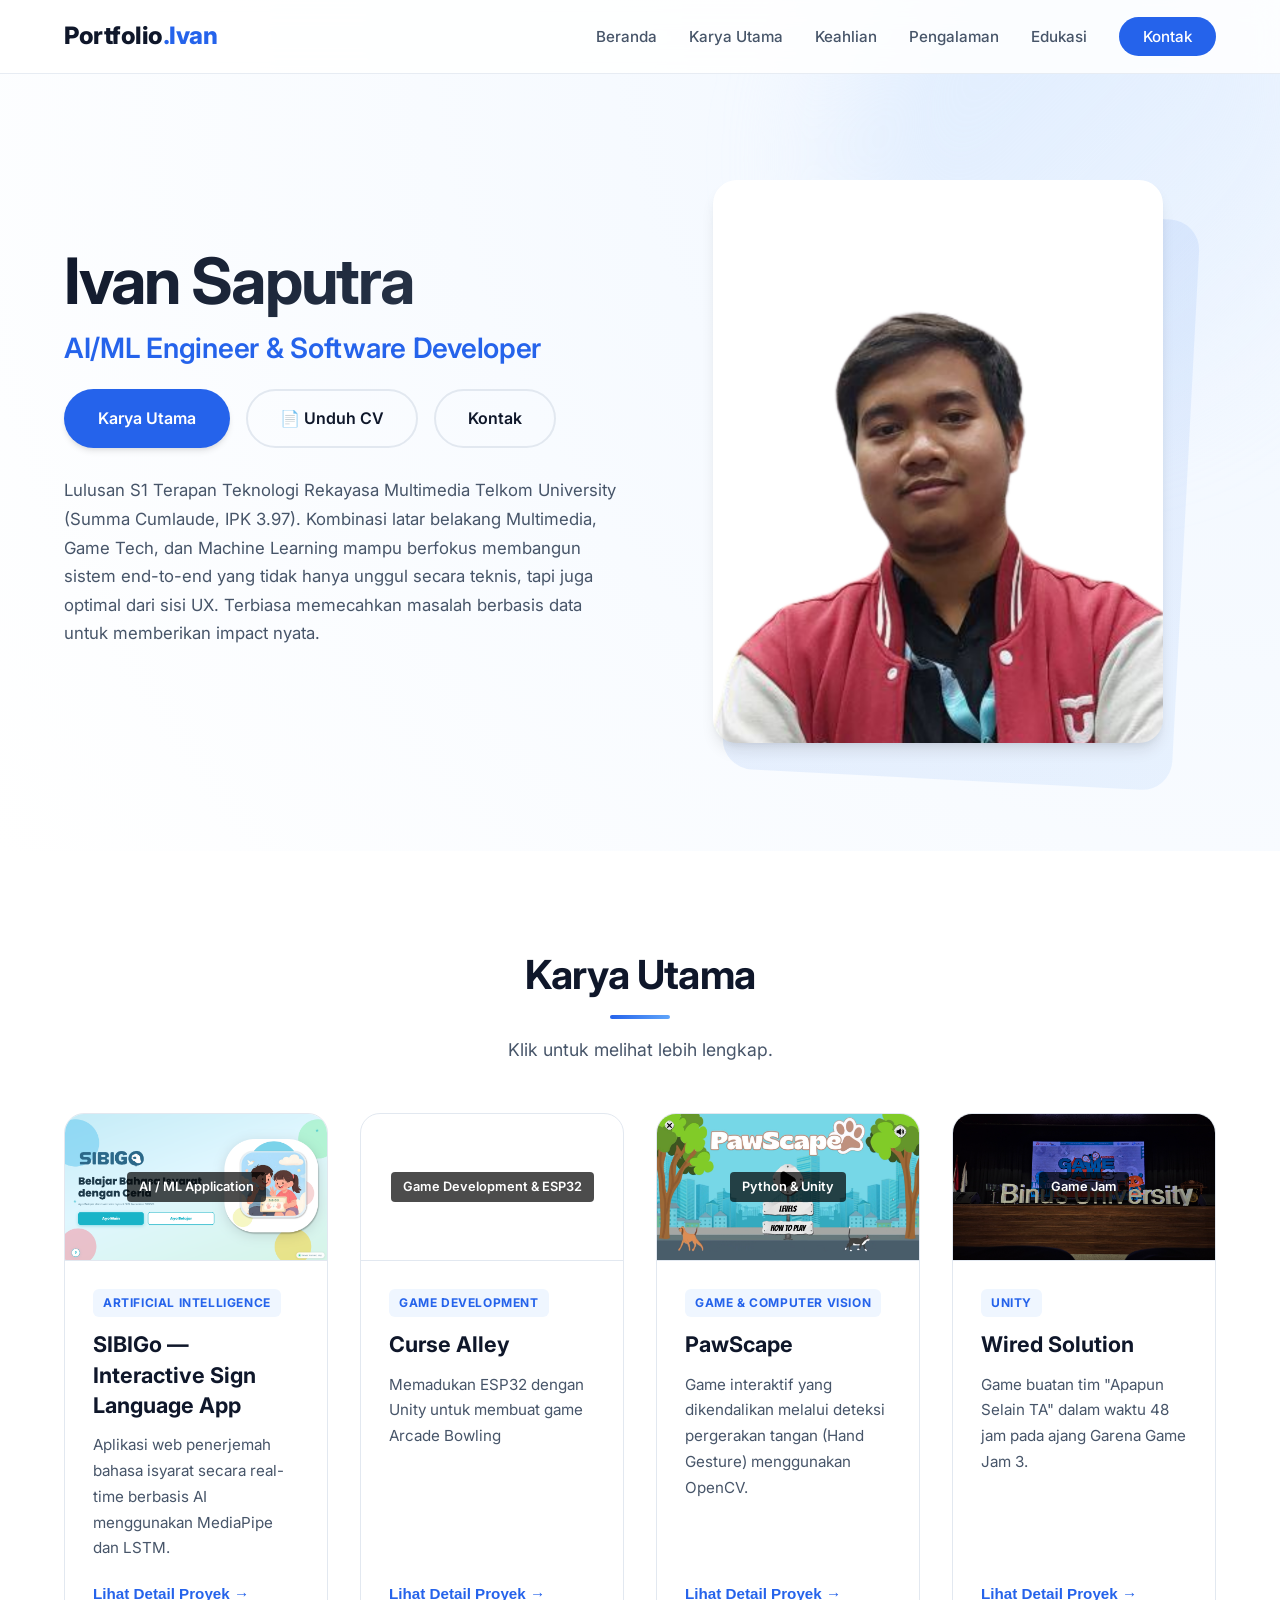
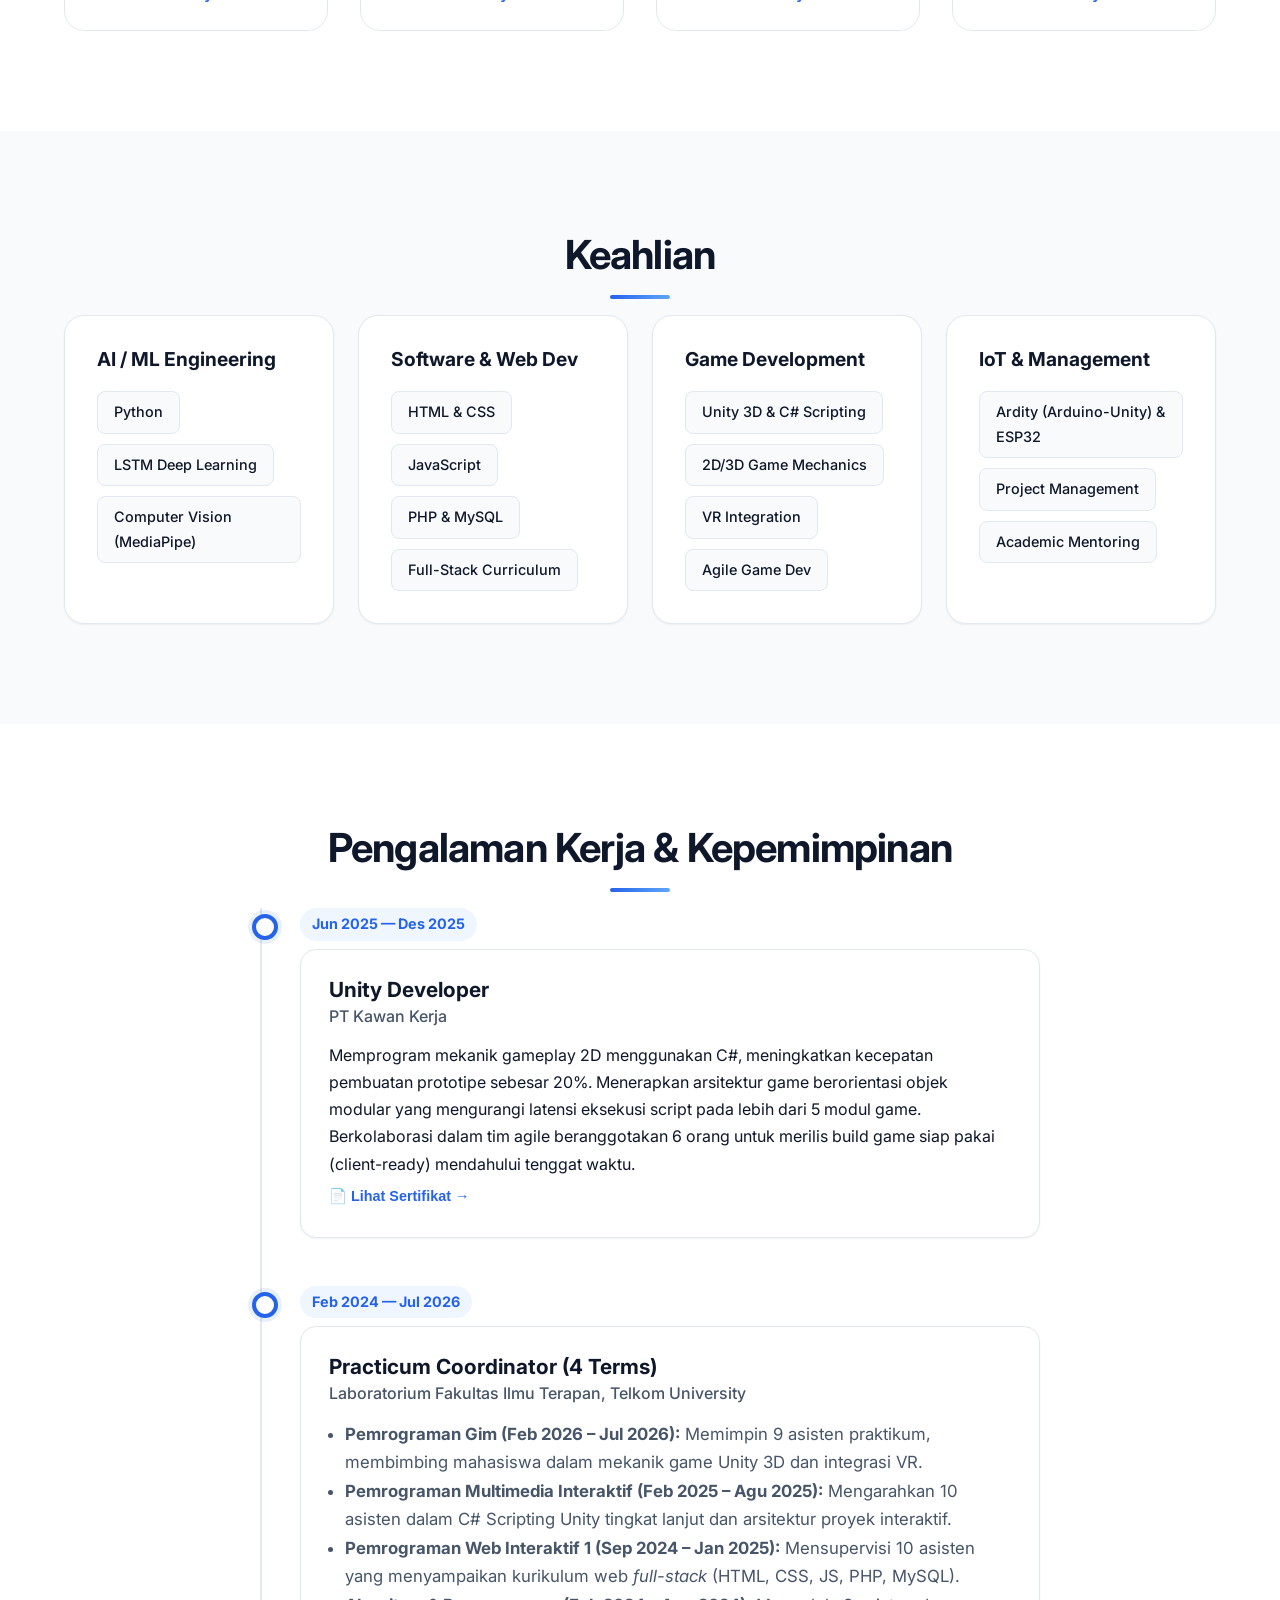
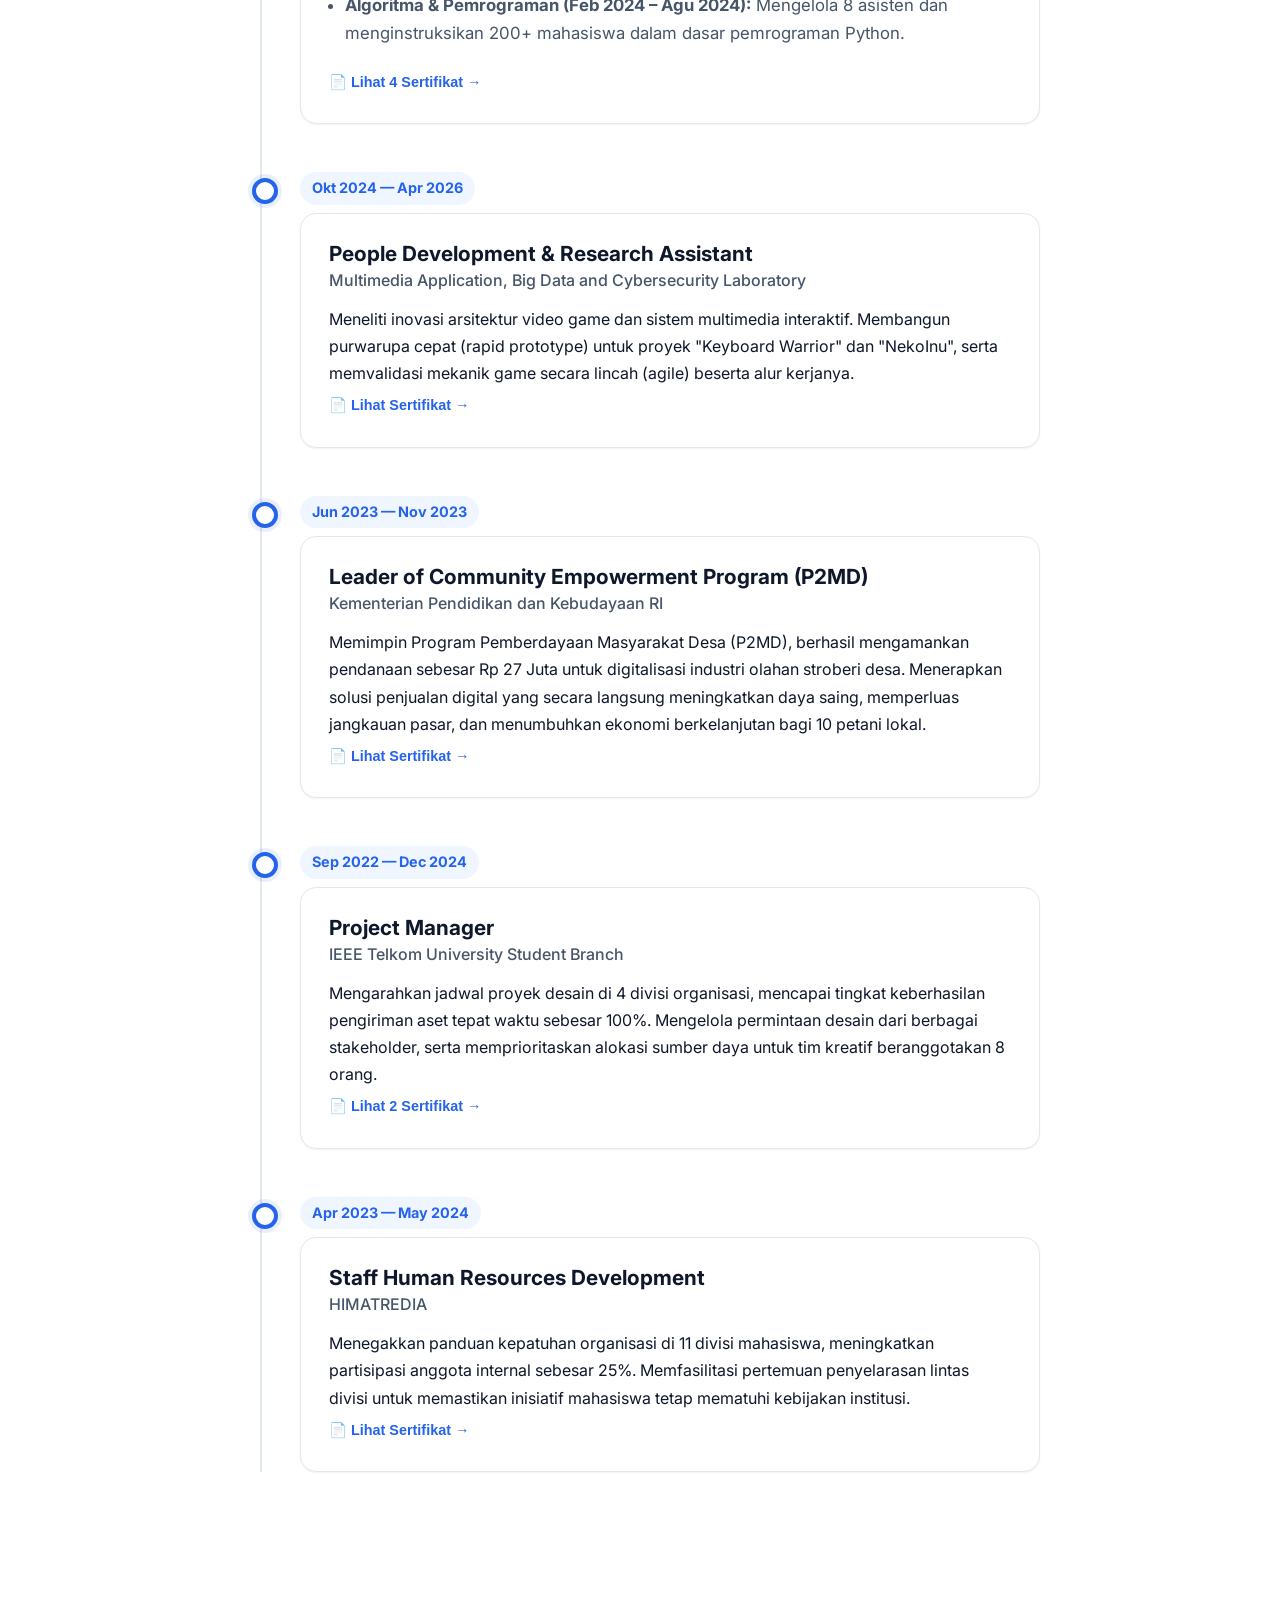
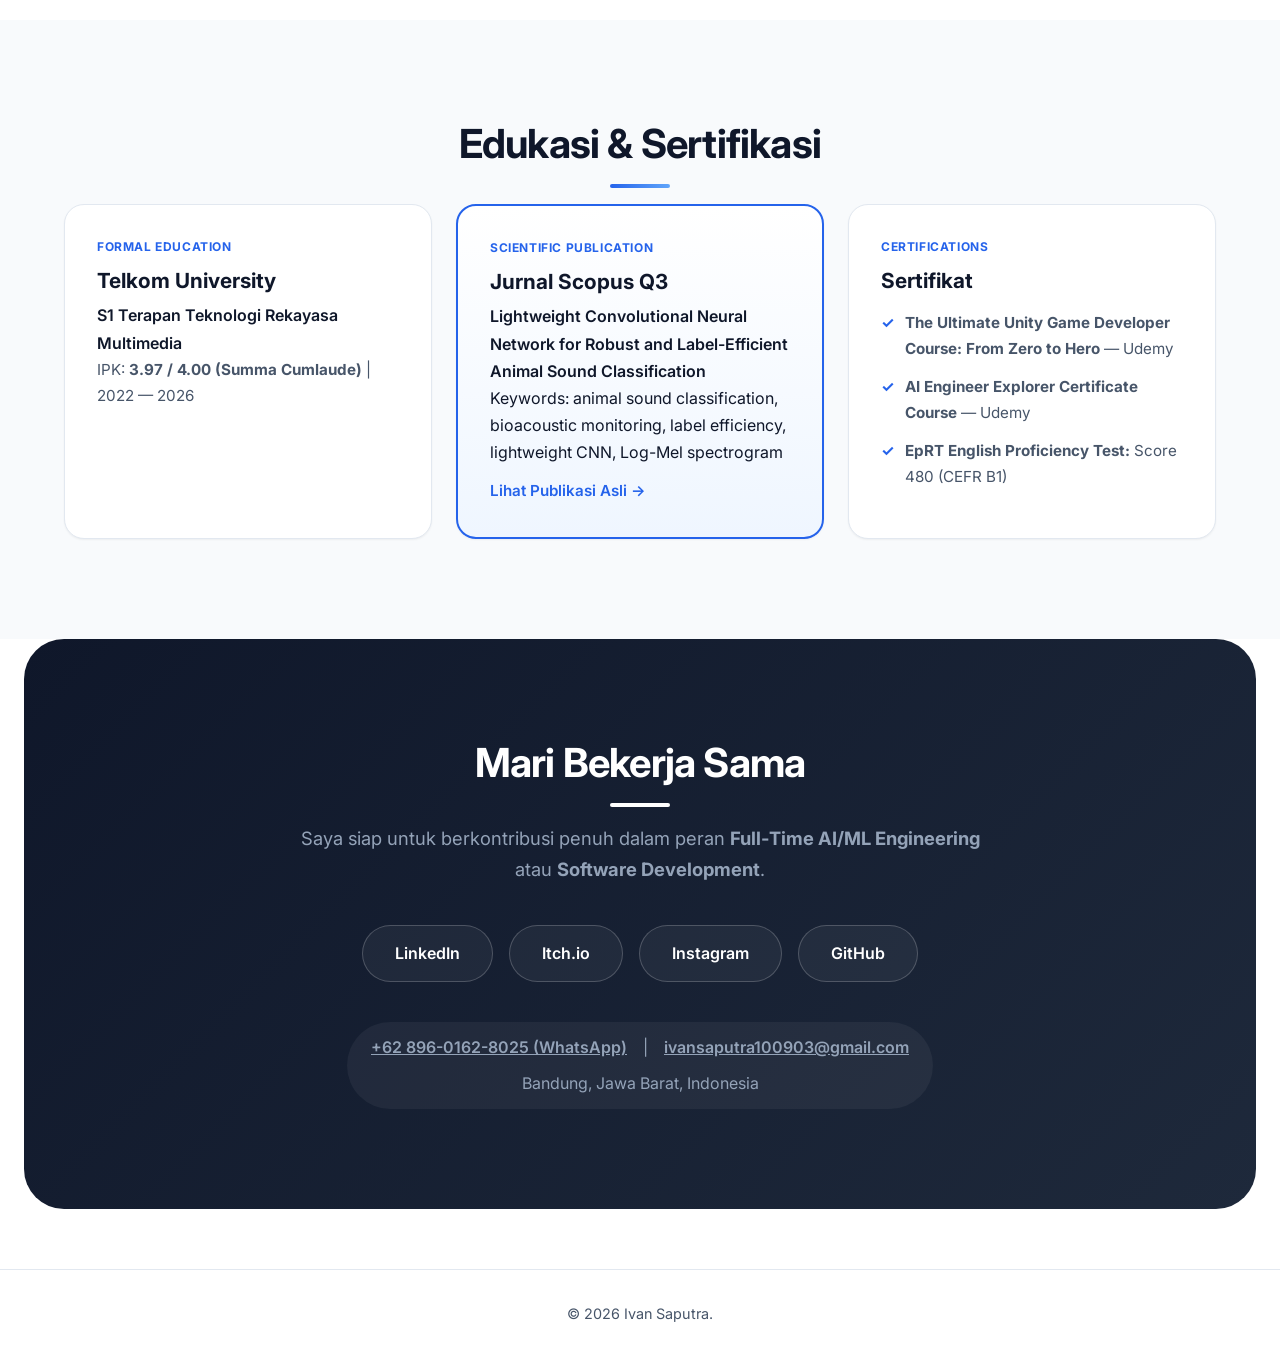
==== commit 068fbf68: "bismillah" ====
--- a/index.html
+++ b/index.html
@@ -200,35 +200,32 @@
                     <h3>AI / ML Engineering</h3>
                     <div class="skill-tags">
                         <span class="skill-pill">Python</span>
-                        <span class="skill-pill">Deep Learning / LSTM</span>
+                        <span class="skill-pill">LSTM Deep Learning</span>
                         <span class="skill-pill">Computer Vision (MediaPipe)</span>
-                        <span class="skill-pill">Grad-CAM & SHAP</span>
-                        <span class="skill-pill">Data Analysis</span>
                     </div>
                 </div>
                 <div class="skill-category">
                     <h3>Software & Web Dev</h3>
                     <div class="skill-tags">
-                        <span class="skill-pill">JavaScript (ES6+)</span>
-                        <span class="skill-pill">HTML5 & CSS3 Modern</span>
+                        <span class="skill-pill">HTML & CSS</span>
+                        <span class="skill-pill">JavaScript</span>
                         <span class="skill-pill">PHP & MySQL</span>
-                        <span class="skill-pill">RESTful APIs</span>
-                        <span class="skill-pill">Git / Version Control</span>
+                        <span class="skill-pill">Full-Stack Curriculum</span>
                     </div>
                 </div>
                 <div class="skill-category">
                     <h3>Game Development</h3>
                     <div class="skill-tags">
-                        <span class="skill-pill">Unity Engine</span>
-                        <span class="skill-pill">C# Scripting</span>
-                        <span class="skill-pill">Game Mechanics</span>
-                        <span class="skill-pill">Ardity (Arduino-Unity)</span>
+                        <span class="skill-pill">Unity 3D & C# Scripting</span>
+                        <span class="skill-pill">2D/3D Game Mechanics</span>
+                        <span class="skill-pill">VR Integration</span>
+                        <span class="skill-pill">Agile Game Dev</span>
                     </div>
                 </div>
                 <div class="skill-category">
                     <h3>IoT & Management</h3>
                     <div class="skill-tags">
-                        <span class="skill-pill">ESP32 IoT</span>
+                        <span class="skill-pill">Ardity (Arduino-Unity) & ESP32</span>
                         <span class="skill-pill">Project Management</span>
                         <span class="skill-pill">Academic Mentoring</span>
                     </div>
@@ -244,34 +241,42 @@
             <div class="timeline">
 
                 <div class="timeline-item">
+                    <div class="timeline-date">Jun 2025 — Des 2025</div>
+                    <div class="timeline-content">
+                        <h3>Unity Developer</h3>
+                        <h4>PT Kawan Kerja</h4>
+                        <p>Memprogram mekanik gameplay 2D menggunakan C#, meningkatkan kecepatan pembuatan prototipe sebesar 20%. Menerapkan arsitektur game berorientasi objek modular yang mengurangi latensi eksekusi script pada lebih dari 5 modul game. Berkolaborasi dalam tim agile beranggotakan 6 orang untuk merilis build game siap pakai (client-ready) mendahului tenggat waktu.</p>
+                        <button class="btn-link" style="margin-top: 10px; font-size: 0.9rem;" onclick="openCertGallery(['assets/sertifikat/Sertifikat_Magang_Unity Developer_Ivan Saputra (1).png'])">📄 Lihat Sertifikat &rarr;</button>
+                    </div>
+                </div>
+
+                <div class="timeline-item">
+                    <div class="timeline-date">Feb 2024 — Jul 2026</div>
+                    <div class="timeline-content">
+                        <h3>Practicum Coordinator (4 Terms)</h3>
+                        <h4>Laboratorium Fakultas Ilmu Terapan, Telkom University</h4>
+                        <ul style="margin: 0 0 16px 16px; padding: 0; color: var(--text-muted); line-height: 1.7; font-size: 1.05rem;">
+                            <li><strong>Pemrograman Gim (Feb 2026 – Jul 2026):</strong> Memimpin 9 asisten praktikum, membimbing mahasiswa dalam mekanik game Unity 3D dan integrasi VR.</li>
+                            <li><strong>Pemrograman Multimedia Interaktif (Feb 2025 – Agu 2025):</strong> Mengarahkan 10 asisten dalam C# Scripting Unity tingkat lanjut dan arsitektur proyek interaktif.</li>
+                            <li><strong>Pemrograman Web Interaktif 1 (Sep 2024 – Jan 2025):</strong> Mensupervisi 10 asisten yang menyampaikan kurikulum web <i>full-stack</i> (HTML, CSS, JS, PHP, MySQL).</li>
+                            <li><strong>Algoritma & Pemrograman (Feb 2024 – Agu 2024):</strong> Mengelola 8 asisten dan menginstruksikan 200+ mahasiswa dalam dasar pemrograman Python.</li>
+                        </ul>
+                        <button class="btn-link" style="margin-top: 10px; font-size: 0.9rem;" onclick="openCertGallery([
+                            'assets/sertifikat/Koordinator Asisten Praktikum Pemrograman Gim.png',
+                            'assets/sertifikat/Koordinator Asisten Praktikum Pemrograman Multimedia Interaktif.png',
+                            'assets/sertifikat/Koordinator Asisten Praktikum Pemrograman Web Interaktif 1.png',
+                            'assets/sertifikat/Koordinator Asisten Praktikum Algoritma dan Pemrograman.jpg'
+                        ])">📄 Lihat 4 Sertifikat &rarr;</button>
+                    </div>
+                </div>
+
+                <div class="timeline-item">
                     <div class="timeline-date">Okt 2024 — Apr 2026</div>
                     <div class="timeline-content">
                         <h3>People Development & Research Assistant</h3>
-                        <h4>Game Tech Division — Telkom University</h4>
-                        <p>Mengeksplorasi dan mengembangkan konsep video game inovatif serta aplikasi multimedia.
-                            Mengembangkan proyek "Keyboard Warrior: Heat Beat Mishap", "NekoInu", dan prototype 45 jam
-                            untuk Garena Game Jam 2.</p>
-                    </div>
-                </div>
-
-                <div class="timeline-item">
-                    <div class="timeline-date">Jun 2025 — Des 2025</div>
-                    <div class="timeline-content">
-                        <h3>Unity Developer Intern</h3>
-                        <h4>PT Kawan Kerja</h4>
-                        <p>Mengembangkan fungsionalitas inti game menggunakan Unity dan C#. Menerapkan best practice
-                            pemrograman untuk menghasilkan arsitektur game yang robust dalam tim profesional.</p>
-                    </div>
-                </div>
-
-                <div class="timeline-item">
-                    <div class="timeline-date">Sertifikat / Kepemimpinan Akademik</div>
-                    <div class="timeline-content">
-                        <h3>Koordinator Asisten Praktikum</h3>
-                        <h4>Laboratorium FIT Telkom University</h4>
-                        <p>Mengkoordinasi dan membimbing asisten praktikum untuk mata kuliah Pemrograman Web Interaktif
-                            1 (HTML, CSS, JS, PHP, MySQL) dan Algoritma & Pemrograman (Python) yang melayani lebih dari
-                            200 mahasiswa.</p>
+                        <h4>Multimedia Application, Big Data and Cybersecurity Laboratory</h4>
+                        <p>Meneliti inovasi arsitektur video game dan sistem multimedia interaktif. Membangun purwarupa cepat (rapid prototype) untuk proyek "Keyboard Warrior" dan "NekoInu", serta memvalidasi mekanik game secara lincah (agile) beserta alur kerjanya.</p>
+                        <button class="btn-link" style="margin-top: 10px; font-size: 0.9rem;" onclick="openCertGallery(['assets/sertifikat/ASISTEN MBC 20242025.png'])">📄 Lihat Sertifikat &rarr;</button>
                     </div>
                 </div>
 
@@ -280,8 +285,31 @@
                     <div class="timeline-content">
                         <h3>Leader of Community Empowerment Program (P2MD)</h3>
                         <h4>Kementerian Pendidikan dan Kebudayaan RI</h4>
-                        <p>Memimpin program pemberdayaan masyarakat desa, mengamankan pendanaan sebesar Rp 27 Juta untuk
-                            digitalisasi industri olahan stroberi lokal dan mendukung ekonomi 10 petani lokal.</p>
+                        <p>Memimpin Program Pemberdayaan Masyarakat Desa (P2MD), berhasil mengamankan pendanaan sebesar Rp 27 Juta untuk digitalisasi industri olahan stroberi desa. Menerapkan solusi penjualan digital yang secara langsung meningkatkan daya saing, memperluas jangkauan pasar, dan menumbuhkan ekonomi berkelanjutan bagi 10 petani lokal.</p>
+                        <button class="btn-link" style="margin-top: 10px; font-size: 0.9rem;" onclick="openCertGallery(['assets/sertifikat/P2MD_IVAN SAPUTRA.png'])">📄 Lihat Sertifikat &rarr;</button>
+                    </div>
+                </div>
+
+                <div class="timeline-item">
+                    <div class="timeline-date">Sep 2022 — Dec 2024</div>
+                    <div class="timeline-content">
+                        <h3>Project Manager</h3>
+                        <h4>IEEE Telkom University Student Branch</h4>
+                        <p>Mengarahkan jadwal proyek desain di 4 divisi organisasi, mencapai tingkat keberhasilan pengiriman aset tepat waktu sebesar 100%. Mengelola permintaan desain dari berbagai stakeholder, serta memprioritaskan alokasi sumber daya untuk tim kreatif beranggotakan 8 orang.</p>
+                        <button class="btn-link" style="margin-top: 10px; font-size: 0.9rem;" onclick="openCertGallery([
+                            'assets/sertifikat/SERTIFIKAT KEANGGOTAAN IEEE 2022.png',
+                            'assets/sertifikat/Ivan Saputra ieee 2024_page-0001.jpg'
+                        ])">📄 Lihat 2 Sertifikat &rarr;</button>
+                    </div>
+                </div>
+
+                <div class="timeline-item">
+                    <div class="timeline-date">Apr 2023 — May 2024</div>
+                    <div class="timeline-content">
+                        <h3>Staff Human Resources Development</h3>
+                        <h4>HIMATREDIA</h4>
+                        <p>Menegakkan panduan kepatuhan organisasi di 11 divisi mahasiswa, meningkatkan partisipasi anggota internal sebesar 25%. Memfasilitasi pertemuan penyelarasan lintas divisi untuk memastikan inisiatif mahasiswa tetap mematuhi kebijakan institusi.</p>
+                        <button class="btn-link" style="margin-top: 10px; font-size: 0.9rem;" onclick="openCertGallery(['assets/sertifikat/Himatredia.jpg'])">📄 Lihat Sertifikat &rarr;</button>
                     </div>
                 </div>
 
@@ -331,8 +359,8 @@
                                 onmouseover="this.style.color='var(--primary)'"
                                 onmouseout="this.style.color='inherit'"><strong>AI Engineer Explorer Certificate
                                     Course</strong> — Udemy</a></li>
-                        <li><a href="https://drive.google.com/file/d/1Vn3fW0BbEcR6ILjwQREg-M_ABn2VUmGk/view?usp=sharing"
-                                target="_blank" style="color: inherit; text-decoration: none; transition: color 0.3s;"
+                        <li><a href="#" onclick="openCertGallery(['assets/sertifikat/4418_IVAN SAPUTRA.png']); return false;"
+                                style="color: inherit; text-decoration: none; transition: color 0.3s;"
                                 onmouseover="this.style.color='var(--primary)'"
                                 onmouseout="this.style.color='inherit'"><strong>EpRT English Proficiency Test:</strong>
                                 Score 480 (CEFR B1)</a></li>
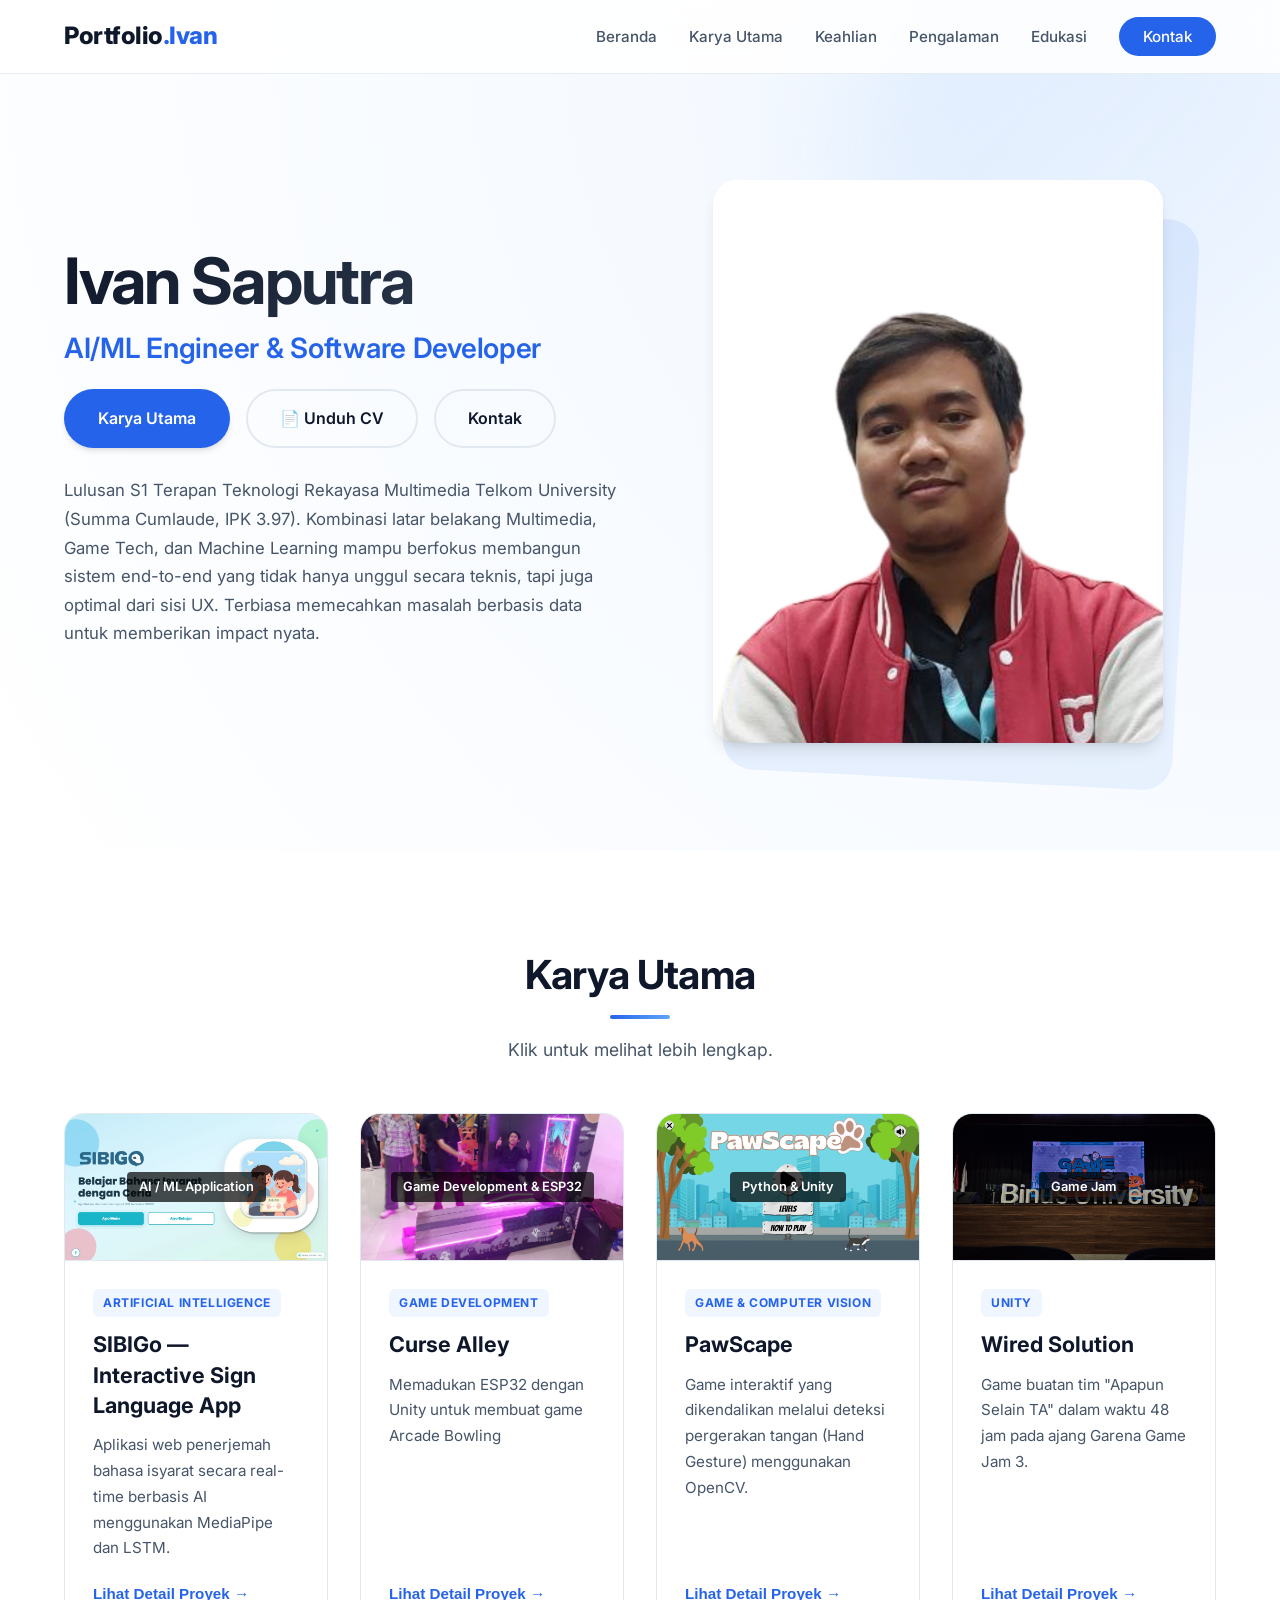
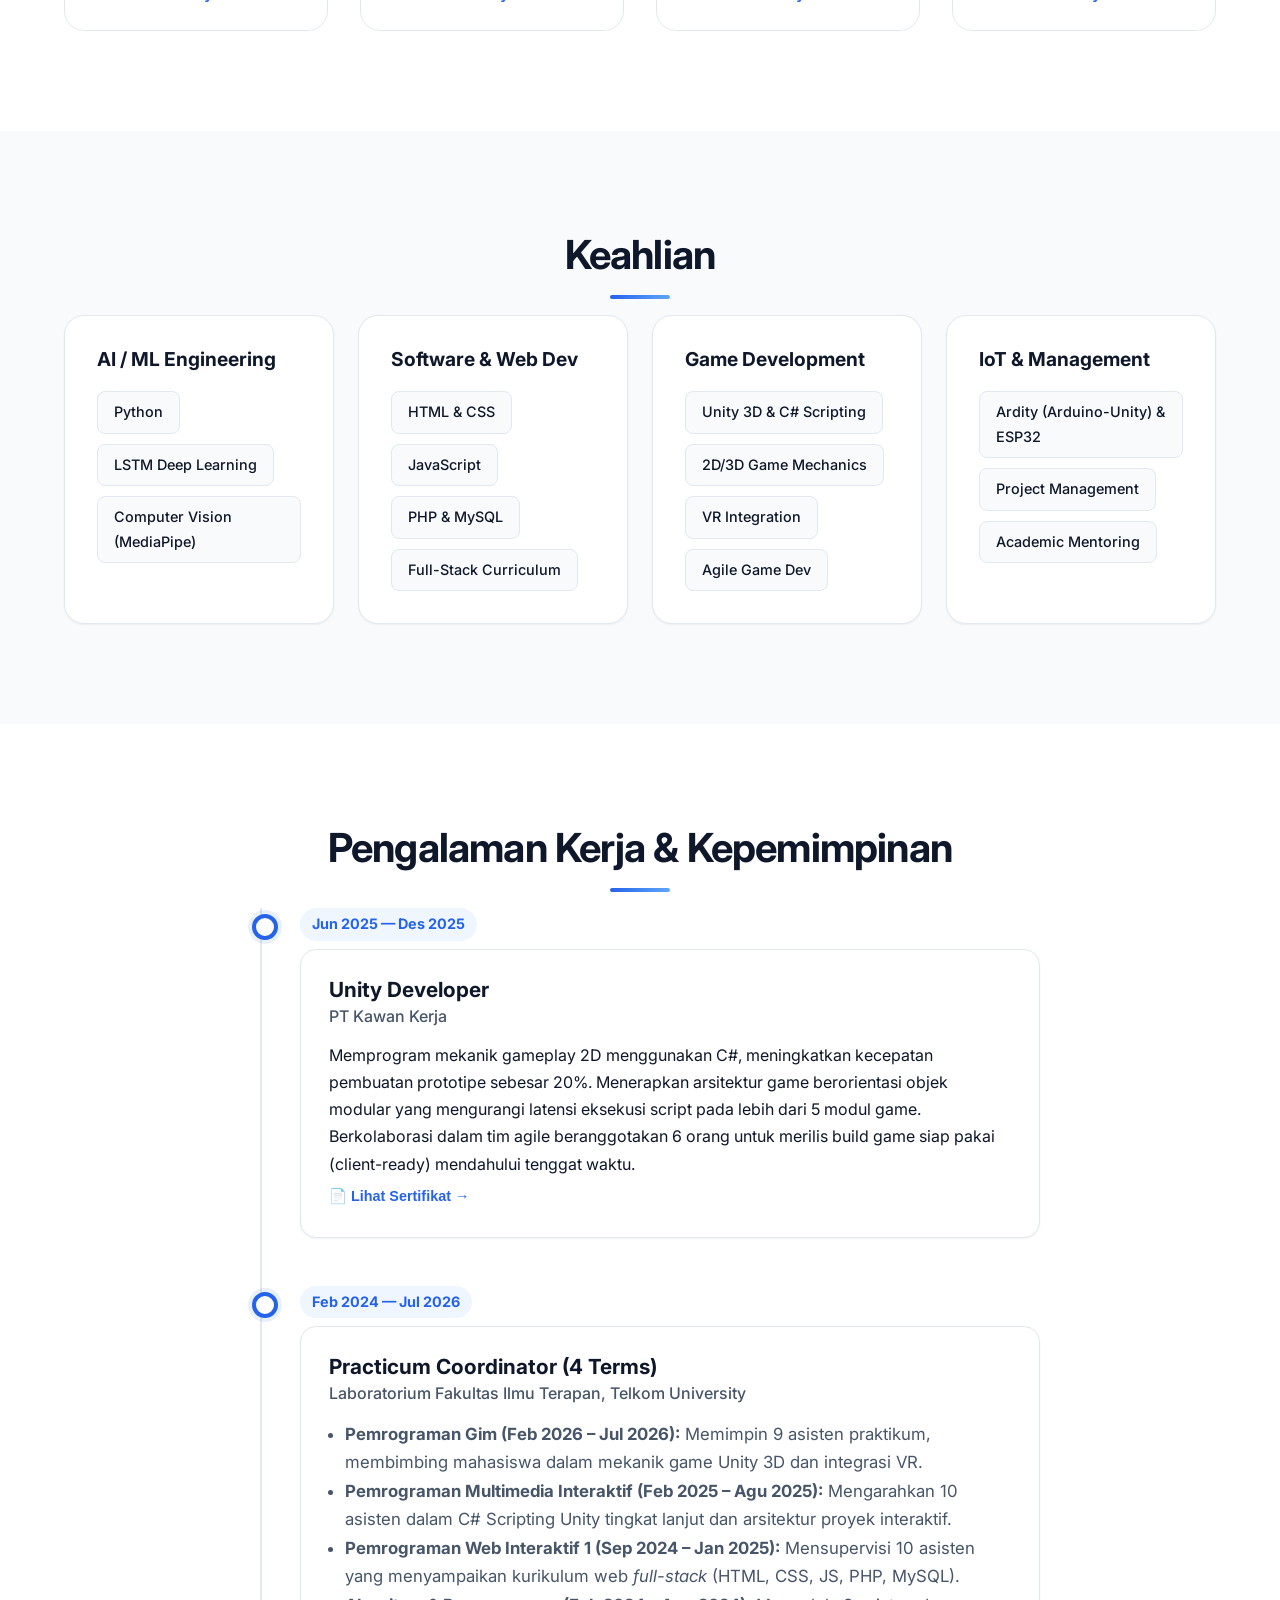
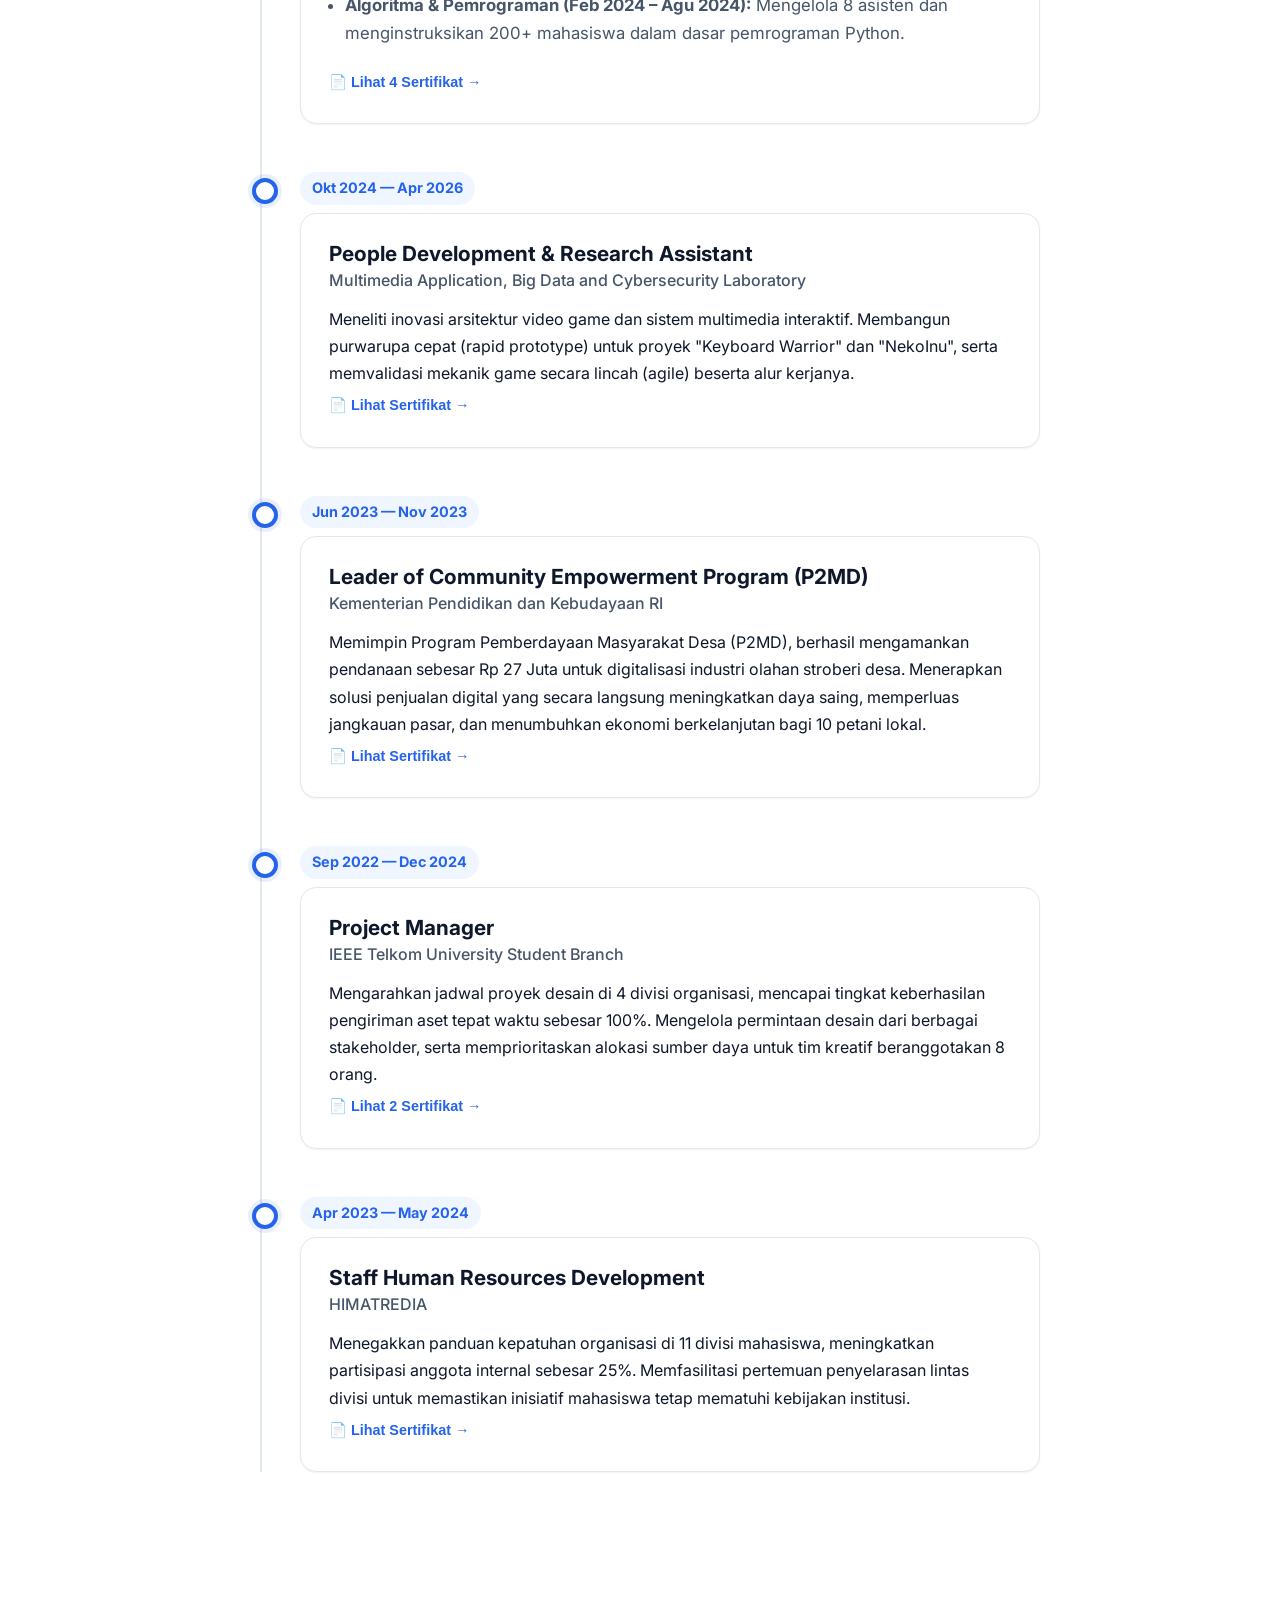
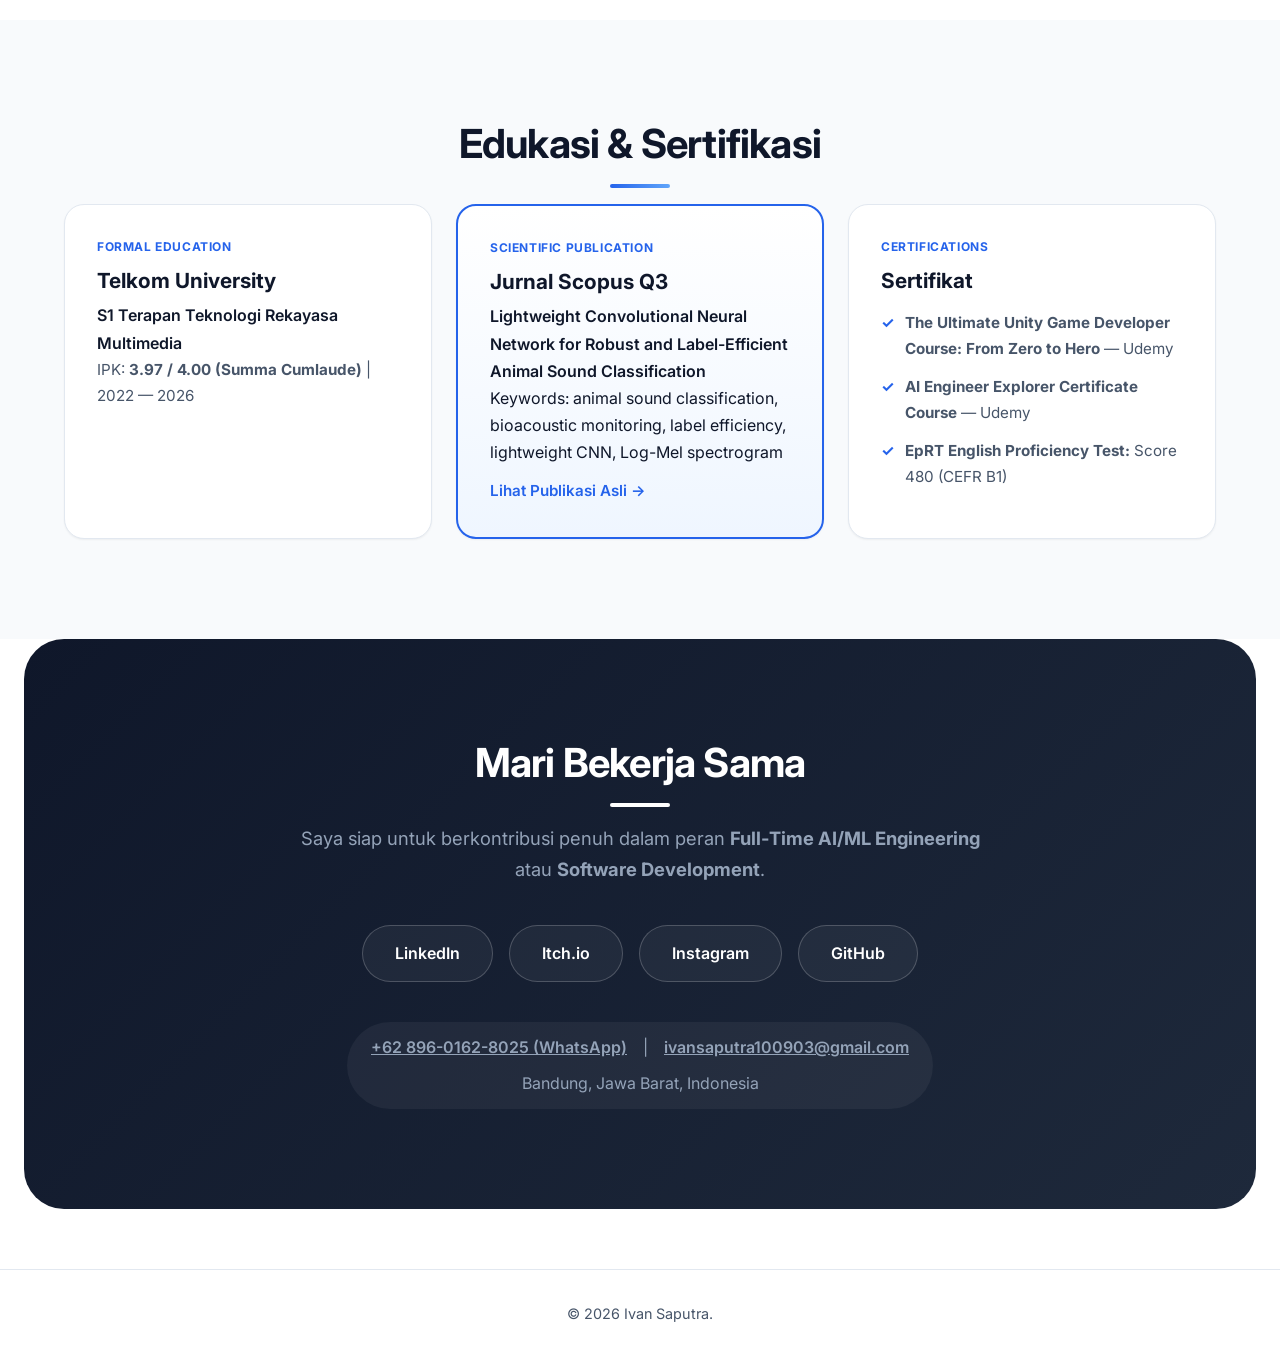
==== commit 3840452c: "rev2209" ====
--- a/index.html
+++ b/index.html
@@ -5,11 +5,11 @@
     <meta charset="UTF-8">
     <meta name="viewport" content="width=device-width, initial-scale=1.0">
     <title>Ivan Saputra — Portfolio</title>
-    <link rel="icon" href="assets/iconme.png" type="image/png">
+    <link rel="icon" href="assets/iconme.webp" type="image/webp">
     <link rel="preconnect" href="https://fonts.googleapis.com">
     <link rel="preconnect" href="https://fonts.gstatic.com" crossorigin>
     <link href="https://fonts.googleapis.com/css2?family=Inter:wght@400;500;600;700;800&display=swap" rel="stylesheet">
-    <link rel="stylesheet" href="style.css">
+    <link rel="stylesheet" href="style.css?v=5">
 </head>
 
 <body>
@@ -54,7 +54,7 @@
             <div class="hero-image fade-in-left delay-2">
                 <div class="image-wrapper">
                     <div class="image-backdrop"></div>
-                    <img src="assets/me.png" alt="Ivan Saputra Profil" class="profile-img">
+                    <img src="assets/me.webp" alt="Ivan Saputra Profil" class="profile-img">
                 </div>
             </div>
         </div>
@@ -72,7 +72,7 @@
                 <!-- Card 1: SIBIGo -->
                 <div class="project-card" onclick="openProject('sibigo')">
                     <div class="card-image-placeholder"
-                        style="background-image: url('assets/images/sibigo/1.png'); background-size: cover; background-position: center; border-bottom: 1px solid var(--border-color);">
+                        style="background-image: url('assets/images/sibigo/1.webp'); background-size: cover; background-position: center; border-bottom: 1px solid var(--border-color);">
                         <span
                             style="background: rgba(0,0,0,0.7); color: white; padding: 4px 12px; border-radius: 4px; font-size: 0.8rem; font-weight: 600;">AI
                             / ML Application</span>
@@ -89,7 +89,7 @@
                 <!-- Card 2: Placeholder -->
                 <div class="project-card" onclick="openProject('cursealley')">
                     <div class="card-image-placeholder"
-                        style="background-image: url('assets/images/cursealley/1.jpg'); background-size: cover; background-position: center; border-bottom: 1px solid var(--border-color);">
+                        style="background-image: url('assets/images/cursealley/1.webp'); background-size: cover; background-position: center; border-bottom: 1px solid var(--border-color);">
                         <span
                             style="background: rgba(0,0,0,0.7); color: white; padding: 4px 12px; border-radius: 4px; font-size: 0.8rem; font-weight: 600;">Game
                             Development & ESP32</span>
@@ -105,7 +105,7 @@
                 <!-- Card 3: PawScape -->
                 <div class="project-card" onclick="openProject('pawscape')">
                     <div class="card-image-placeholder"
-                        style="background-image: url('assets/images/pawscape/1.png'); background-size: cover; background-position: center; border-bottom: 1px solid var(--border-color);">
+                        style="background-image: url('assets/images/pawscape/1.webp'); background-size: cover; background-position: center; border-bottom: 1px solid var(--border-color);">
                         <span
                             style="background: rgba(0,0,0,0.7); color: white; padding: 4px 12px; border-radius: 4px; font-size: 0.8rem; font-weight: 600;">Python
                             & Unity</span>
@@ -122,7 +122,7 @@
                 <!-- Card 4: Wired Solution -->
                 <div class="project-card" onclick="openProject('wired')">
                     <div class="card-image-placeholder"
-                        style="background-image: url('assets/images/wired/1.jpg'); background-size: cover; background-position: center; border-bottom: 1px solid var(--border-color);">
+                        style="background-image: url('assets/images/wired/1.webp'); background-size: cover; background-position: center; border-bottom: 1px solid var(--border-color);">
                         <span
                             style="background: rgba(0,0,0,0.7); color: white; padding: 4px 12px; border-radius: 4px; font-size: 0.8rem; font-weight: 600;">Game
                             Jam</span>
@@ -184,11 +184,26 @@
 
     <!-- LIGHTBOX OVERLAY -->
     <div id="lightbox-overlay" class="modal-overlay" style="z-index: 3000;">
-        <span class="lightbox-close" onclick="closeLightbox()">&times;</span>
-        <button class="lightbox-prev" onclick="changeLightboxImage(-1, event)">&#10094;</button>
-        <img id="lightbox-img" src=""
-            style="max-width: 90%; max-height: 90%; border-radius: 8px; box-shadow: 0 10px 30px rgba(0,0,0,0.5);">
-        <button class="lightbox-next" onclick="changeLightboxImage(1, event)">&#10095;</button>
+        <div class="lightbox-dialog">
+            <button class="lightbox-close" onclick="closeLightbox()" aria-label="Tutup">&times;</button>
+            
+            <div id="lightbox-header" class="lightbox-header">
+                <span id="lightbox-counter" class="lightbox-counter">1 / 1</span>
+                <span id="lightbox-title" class="lightbox-title"></span>
+            </div>
+
+            <div class="lightbox-body">
+                <button class="lightbox-prev" onclick="changeLightboxImage(-1, event)" aria-label="Gambar Sebelumnya">&#10094;</button>
+                
+                <div class="lightbox-img-wrapper">
+                    <img id="lightbox-img" src="" alt="Preview Sertifikat / Gambar Proyek">
+                </div>
+
+                <button class="lightbox-next" onclick="changeLightboxImage(1, event)" aria-label="Gambar Selanjutnya">&#10095;</button>
+            </div>
+
+            <div id="lightbox-thumbnails" class="lightbox-thumbnails"></div>
+        </div>
     </div>
 
     <!-- 5. DAFTAR LAYANAN / KEAHLIAN (SKILLS) -->
@@ -246,7 +261,7 @@
                         <h3>Unity Developer</h3>
                         <h4>PT Kawan Kerja</h4>
                         <p>Memprogram mekanik gameplay 2D menggunakan C#, meningkatkan kecepatan pembuatan prototipe sebesar 20%. Menerapkan arsitektur game berorientasi objek modular yang mengurangi latensi eksekusi script pada lebih dari 5 modul game. Berkolaborasi dalam tim agile beranggotakan 6 orang untuk merilis build game siap pakai (client-ready) mendahului tenggat waktu.</p>
-                        <button class="btn-link" style="margin-top: 10px; font-size: 0.9rem;" onclick="openCertGallery(['assets/sertifikat/Sertifikat_Magang_Unity Developer_Ivan Saputra (1).png'])">📄 Lihat Sertifikat &rarr;</button>
+                        <button class="btn-link" style="margin-top: 10px; font-size: 0.9rem;" onclick="openCertGallery('unity')">📄 Lihat Sertifikat &rarr;</button>
                     </div>
                 </div>
 
@@ -261,12 +276,7 @@
                             <li><strong>Pemrograman Web Interaktif 1 (Sep 2024 – Jan 2025):</strong> Mensupervisi 10 asisten yang menyampaikan kurikulum web <i>full-stack</i> (HTML, CSS, JS, PHP, MySQL).</li>
                             <li><strong>Algoritma & Pemrograman (Feb 2024 – Agu 2024):</strong> Mengelola 8 asisten dan menginstruksikan 200+ mahasiswa dalam dasar pemrograman Python.</li>
                         </ul>
-                        <button class="btn-link" style="margin-top: 10px; font-size: 0.9rem;" onclick="openCertGallery([
-                            'assets/sertifikat/Koordinator Asisten Praktikum Pemrograman Gim.png',
-                            'assets/sertifikat/Koordinator Asisten Praktikum Pemrograman Multimedia Interaktif.png',
-                            'assets/sertifikat/Koordinator Asisten Praktikum Pemrograman Web Interaktif 1.png',
-                            'assets/sertifikat/Koordinator Asisten Praktikum Algoritma dan Pemrograman.jpg'
-                        ])">📄 Lihat 4 Sertifikat &rarr;</button>
+                        <button class="btn-link" style="margin-top: 10px; font-size: 0.9rem;" onclick="openCertGallery('practicum')">📄 Lihat 4 Sertifikat &rarr;</button>
                     </div>
                 </div>
 
@@ -276,7 +286,7 @@
                         <h3>People Development & Research Assistant</h3>
                         <h4>Multimedia Application, Big Data and Cybersecurity Laboratory</h4>
                         <p>Meneliti inovasi arsitektur video game dan sistem multimedia interaktif. Membangun purwarupa cepat (rapid prototype) untuk proyek "Keyboard Warrior" dan "NekoInu", serta memvalidasi mekanik game secara lincah (agile) beserta alur kerjanya.</p>
-                        <button class="btn-link" style="margin-top: 10px; font-size: 0.9rem;" onclick="openCertGallery(['assets/sertifikat/ASISTEN MBC 20242025.png'])">📄 Lihat Sertifikat &rarr;</button>
+                        <button class="btn-link" style="margin-top: 10px; font-size: 0.9rem;" onclick="openCertGallery('mbc')">📄 Lihat Sertifikat &rarr;</button>
                     </div>
                 </div>
 
@@ -286,7 +296,7 @@
                         <h3>Leader of Community Empowerment Program (P2MD)</h3>
                         <h4>Kementerian Pendidikan dan Kebudayaan RI</h4>
                         <p>Memimpin Program Pemberdayaan Masyarakat Desa (P2MD), berhasil mengamankan pendanaan sebesar Rp 27 Juta untuk digitalisasi industri olahan stroberi desa. Menerapkan solusi penjualan digital yang secara langsung meningkatkan daya saing, memperluas jangkauan pasar, dan menumbuhkan ekonomi berkelanjutan bagi 10 petani lokal.</p>
-                        <button class="btn-link" style="margin-top: 10px; font-size: 0.9rem;" onclick="openCertGallery(['assets/sertifikat/P2MD_IVAN SAPUTRA.png'])">📄 Lihat Sertifikat &rarr;</button>
+                        <button class="btn-link" style="margin-top: 10px; font-size: 0.9rem;" onclick="openCertGallery('p2md')">📄 Lihat Sertifikat &rarr;</button>
                     </div>
                 </div>
 
@@ -296,10 +306,7 @@
                         <h3>Project Manager</h3>
                         <h4>IEEE Telkom University Student Branch</h4>
                         <p>Mengarahkan jadwal proyek desain di 4 divisi organisasi, mencapai tingkat keberhasilan pengiriman aset tepat waktu sebesar 100%. Mengelola permintaan desain dari berbagai stakeholder, serta memprioritaskan alokasi sumber daya untuk tim kreatif beranggotakan 8 orang.</p>
-                        <button class="btn-link" style="margin-top: 10px; font-size: 0.9rem;" onclick="openCertGallery([
-                            'assets/sertifikat/SERTIFIKAT KEANGGOTAAN IEEE 2022.png',
-                            'assets/sertifikat/Ivan Saputra ieee 2024_page-0001.jpg'
-                        ])">📄 Lihat 2 Sertifikat &rarr;</button>
+                        <button class="btn-link" style="margin-top: 10px; font-size: 0.9rem;" onclick="openCertGallery('ieee')">📄 Lihat 2 Sertifikat &rarr;</button>
                     </div>
                 </div>
 
@@ -309,7 +316,7 @@
                         <h3>Staff Human Resources Development</h3>
                         <h4>HIMATREDIA</h4>
                         <p>Menegakkan panduan kepatuhan organisasi di 11 divisi mahasiswa, meningkatkan partisipasi anggota internal sebesar 25%. Memfasilitasi pertemuan penyelarasan lintas divisi untuk memastikan inisiatif mahasiswa tetap mematuhi kebijakan institusi.</p>
-                        <button class="btn-link" style="margin-top: 10px; font-size: 0.9rem;" onclick="openCertGallery(['assets/sertifikat/Himatredia.jpg'])">📄 Lihat Sertifikat &rarr;</button>
+                        <button class="btn-link" style="margin-top: 10px; font-size: 0.9rem;" onclick="openCertGallery('himatredia')">📄 Lihat Sertifikat &rarr;</button>
                     </div>
                 </div>
 
@@ -359,8 +366,8 @@
                                 onmouseover="this.style.color='var(--primary)'"
                                 onmouseout="this.style.color='inherit'"><strong>AI Engineer Explorer Certificate
                                     Course</strong> — Udemy</a></li>
-                        <li><a href="#" onclick="openCertGallery(['assets/sertifikat/4418_IVAN SAPUTRA.png']); return false;"
-                                style="color: inherit; text-decoration: none; transition: color 0.3s;"
+                        <li><a href="https://drive.google.com/file/d/1Vn3fW0BbEcR6ILjwQREg-M_ABn2VUmGk/view?usp=sharing"
+                                target="_blank" style="color: inherit; text-decoration: none; transition: color 0.3s;"
                                 onmouseover="this.style.color='var(--primary)'"
                                 onmouseout="this.style.color='inherit'"><strong>EpRT English Proficiency Test:</strong>
                                 Score 480 (CEFR B1)</a></li>
@@ -405,7 +412,7 @@
         </div>
     </footer>
 
-    <script src="script.js"></script>
+    <script src="script.js?v=5"></script>
 </body>
 
 </html>
--- a/style.css
+++ b/style.css
@@ -6,13 +6,16 @@
     --bg-secondary: #F8FAFC;
     --bg-card: #FFFFFF;
 
-    --primary: #2563EB; /* Modern Blue */
+    --primary: #2563EB;
+    /* Modern Blue */
     --primary-dark: #1E40AF;
     --primary-light: #EFF6FF;
     --accent: #3B82F6;
 
-    --text-main: #0F172A; /* Slate 900 */
-    --text-muted: #475569; /* Slate 600 */
+    --text-main: #0F172A;
+    /* Slate 900 */
+    --text-muted: #475569;
+    /* Slate 600 */
     --border-color: #E2E8F0;
 
     --font-stack: 'Inter', system-ui, -apple-system, sans-serif;
@@ -53,7 +56,10 @@
 }
 
 /* TYPOGRAPHY & HEADINGS */
-h1, h2, h3, h4 {
+h1,
+h2,
+h3,
+h4 {
     color: var(--text-main);
     font-weight: 700;
     line-height: 1.2;
@@ -93,7 +99,8 @@
     align-items: center;
     justify-content: center;
     padding: 14px 32px;
-    border-radius: 9999px; /* Pill shape for premium feel */
+    border-radius: 9999px;
+    /* Pill shape for premium feel */
     font-weight: 600;
     font-size: 1rem;
     text-decoration: none;
@@ -237,7 +244,7 @@
     width: 500px;
     height: 500px;
     border-radius: 50%;
-    background: linear-gradient(135deg, #DBEAFE 0%, rgba(255,255,255,0) 100%);
+    background: linear-gradient(135deg, #DBEAFE 0%, rgba(255, 255, 255, 0) 100%);
     filter: blur(60px);
     z-index: 0;
 }
@@ -298,7 +305,8 @@
     box-shadow: var(--shadow-lg);
     object-fit: cover;
     aspect-ratio: 4/5;
-    background-color: var(--bg-card); /* Placeholder color while loading */
+    background-color: var(--bg-card);
+    /* Placeholder color while loading */
     animation: float 6s ease-in-out infinite;
 }
 
@@ -416,7 +424,7 @@
     position: absolute;
     width: 200%;
     height: 100%;
-    background: linear-gradient(90deg, rgba(255,255,255,0) 0%, rgba(255,255,255,0.2) 50%, rgba(255,255,255,0) 100%);
+    background: linear-gradient(90deg, rgba(255, 255, 255, 0) 0%, rgba(255, 255, 255, 0.2) 50%, rgba(255, 255, 255, 0) 100%);
     transform: skewX(-20deg) translateX(-150%);
     transition: transform 0.5s;
 }
@@ -501,8 +509,13 @@
 }
 
 @keyframes fadeInModal {
-    from { opacity: 0; }
-    to { opacity: 1; }
+    from {
+        opacity: 0;
+    }
+
+    to {
+        opacity: 1;
+    }
 }
 
 .modal-container {
@@ -795,20 +808,20 @@
 }
 
 .btn-outline-white {
-    border: 1px solid rgba(255,255,255,0.2);
+    border: 1px solid rgba(255, 255, 255, 0.2);
     color: #ffffff;
-    background: rgba(255,255,255,0.05);
+    background: rgba(255, 255, 255, 0.05);
 }
 
 .btn-outline-white:hover {
-    background: rgba(255,255,255,0.1);
-    border-color: rgba(255,255,255,0.4);
+    background: rgba(255, 255, 255, 0.1);
+    border-color: rgba(255, 255, 255, 0.4);
 }
 
 .direct-info {
     font-size: 1rem;
     color: #94A3B8;
-    background: rgba(255,255,255,0.05);
+    background: rgba(255, 255, 255, 0.05);
     display: inline-block;
     padding: 12px 24px;
     border-radius: 9999px;
@@ -840,12 +853,22 @@
     animation: fadeInLeft 1.2s cubic-bezier(0.16, 1, 0.3, 1) forwards;
 }
 
-.delay-1 { animation-delay: 0.15s; }
-.delay-2 { animation-delay: 0.3s; }
-.delay-3 { animation-delay: 0.45s; }
+.delay-1 {
+    animation-delay: 0.15s;
+}
+
+.delay-2 {
+    animation-delay: 0.3s;
+}
+
+.delay-3 {
+    animation-delay: 0.45s;
+}
 
 @keyframes fadeIn {
-    to { opacity: 1; }
+    to {
+        opacity: 1;
+    }
 }
 
 @keyframes fadeInUp {
@@ -863,58 +886,230 @@
 }
 
 @keyframes float {
-    0% { transform: translateY(0px); }
-    50% { transform: translateY(-15px); }
-    100% { transform: translateY(0px); }
+    0% {
+        transform: translateY(0px);
+    }
+
+    50% {
+        transform: translateY(-15px);
+    }
+
+    100% {
+        transform: translateY(0px);
+    }
 }
 
 /* LIGHTBOX VIEW */
+/* LIGHTBOX VIEW & RESPONSIVE SLIDESHOW */
 #lightbox-overlay {
+    position: fixed;
+    top: 0;
+    left: 0;
+    width: 100vw;
+    height: 100vh;
+    background: rgba(10, 15, 30, 0.92);
+    backdrop-filter: blur(12px);
+    -webkit-backdrop-filter: blur(12px);
+    display: none;
+    justify-content: center;
+    align-items: center;
+    z-index: 3000;
+    padding: 16px;
+}
+
+#lightbox-overlay.show {
+    display: flex;
+    animation: fadeInModal 0.25s cubic-bezier(0.16, 1, 0.3, 1) forwards;
+}
+
+.lightbox-dialog {
+    position: relative;
+    width: 94vw;
+    max-width: 1000px;
+    max-height: 92vh;
+    background: rgba(15, 23, 42, 0.88);
+    border: 1px solid rgba(255, 255, 255, 0.15);
+    border-radius: 20px;
+    box-shadow: 0 25px 50px -12px rgba(0, 0, 0, 0.7);
+    padding: 16px 20px 20px;
+    display: flex;
     flex-direction: column;
+    align-items: center;
+    justify-content: space-between;
+    overflow: hidden;
+    backdrop-filter: blur(16px);
 }
 
 .lightbox-close {
     position: absolute;
-    top: 24px;
-    right: 24px;
-    color: white;
-    font-size: 2.5rem;
-    font-weight: bold;
+    top: 12px;
+    right: 16px;
+    color: #94A3B8;
+    font-size: 1.8rem;
+    font-weight: 300;
     cursor: pointer;
-    background: none;
-    border: none;
-    transition: transform 0.2s;
+    background: rgba(255, 255, 255, 0.08);
+    border: 1px solid rgba(255, 255, 255, 0.15);
+    width: 36px;
+    height: 36px;
+    border-radius: 50%;
+    display: flex;
+    align-items: center;
+    justify-content: center;
+    z-index: 3030;
+    transition: all 0.2s ease;
 }
 
 .lightbox-close:hover {
-    transform: scale(1.2);
-}
-
-.lightbox-prev, .lightbox-next {
+    background: #EF4444;
+    color: #ffffff;
+    border-color: #EF4444;
+    transform: rotate(90deg);
+}
+
+.lightbox-header {
+    display: flex;
+    flex-direction: column;
+    align-items: center;
+    gap: 4px;
+    margin-bottom: 12px;
+    text-align: center;
+    z-index: 3010;
+    width: 100%;
+    padding: 0 45px;
+}
+
+.lightbox-counter {
+    background: rgba(37, 99, 235, 0.2);
+    border: 1px solid rgba(96, 165, 250, 0.4);
+    color: #60A5FA;
+    font-size: 0.8rem;
+    font-weight: 700;
+    padding: 2px 12px;
+    border-radius: 9999px;
+    letter-spacing: 0.05em;
+}
+
+.lightbox-title {
+    color: #F8FAFC;
+    font-size: 1rem;
+    font-weight: 600;
+    line-height: 1.4;
+    max-width: 750px;
+}
+
+.lightbox-body {
+    position: relative;
+    width: 100%;
+    flex: 1;
+    display: flex;
+    align-items: center;
+    justify-content: center;
+    min-height: 0;
+}
+
+.lightbox-img-wrapper {
+    width: 100%;
+    height: 100%;
+    display: flex;
+    align-items: center;
+    justify-content: center;
+}
+
+#lightbox-img {
+    max-width: 100%;
+    max-height: 58vh;
+    object-fit: contain;
+    border-radius: 10px;
+    box-shadow: 0 10px 30px rgba(0, 0, 0, 0.5);
+    border: 1px solid rgba(255, 255, 255, 0.1);
+    transition: opacity 0.2s ease;
+}
+
+.lightbox-prev,
+.lightbox-next {
     position: absolute;
     top: 50%;
     transform: translateY(-50%);
-    background: rgba(255,255,255,0.2);
-    color: white;
-    border: none;
-    padding: 16px;
-    font-size: 2rem;
+    background: rgba(30, 41, 59, 0.8);
+    border: 1px solid rgba(255, 255, 255, 0.25);
+    color: #ffffff;
+    width: 44px;
+    height: 44px;
+    font-size: 1.3rem;
     cursor: pointer;
     border-radius: 50%;
-    transition: background 0.3s;
-    backdrop-filter: blur(4px);
-}
-
-.lightbox-prev:hover, .lightbox-next:hover {
-    background: rgba(255,255,255,0.5);
+    display: flex;
+    align-items: center;
+    justify-content: center;
+    transition: all 0.2s ease;
+    backdrop-filter: blur(8px);
+    z-index: 3020;
+    box-shadow: 0 4px 12px rgba(0,0,0,0.4);
+}
+
+.lightbox-prev:hover,
+.lightbox-next:hover {
+    background: var(--primary);
+    border-color: #60A5FA;
+    color: #ffffff;
+    transform: translateY(-50%) scale(1.1);
+}
+
+.lightbox-prev:active,
+.lightbox-next:active {
+    transform: translateY(-50%) scale(0.95);
 }
 
 .lightbox-prev {
-    left: 5%;
+    left: 8px;
 }
 
 .lightbox-next {
-    right: 5%;
+    right: 8px;
+}
+
+/* THUMBNAILS NAVIGATION BAR */
+.lightbox-thumbnails {
+    display: flex;
+    gap: 8px;
+    margin-top: 12px;
+    padding: 6px 10px;
+    background: rgba(0, 0, 0, 0.3);
+    border: 1px solid rgba(255, 255, 255, 0.1);
+    border-radius: 12px;
+    max-width: 100%;
+    overflow-x: auto;
+    z-index: 3010;
+}
+
+.lightbox-thumb {
+    width: 50px;
+    height: 36px;
+    border-radius: 6px;
+    overflow: hidden;
+    cursor: pointer;
+    opacity: 0.5;
+    border: 2px solid transparent;
+    transition: all 0.2s ease;
+    flex-shrink: 0;
+}
+
+.lightbox-thumb img {
+    width: 100%;
+    height: 100%;
+    object-fit: cover;
+}
+
+.lightbox-thumb:hover {
+    opacity: 0.85;
+}
+
+.lightbox-thumb.active {
+    opacity: 1;
+    border-color: var(--primary);
+    box-shadow: 0 0 8px rgba(37, 99, 235, 0.6);
+    transform: scale(1.05);
 }
 
 /* RESPONSIVE DESIGN */
@@ -924,7 +1119,7 @@
         text-align: center;
         gap: 60px;
     }
-    
+
     .hero-content {
         display: flex;
         flex-direction: column;
@@ -946,9 +1141,10 @@
 
 @media (max-width: 768px) {
     .nav-links {
-        display: none; /* In a real app, you'd add a hamburger menu here */
-    }
-    
+        display: none;
+        /* In a real app, you'd add a hamburger menu here */
+    }
+
     .hero {
         padding: 140px 0 80px;
     }
@@ -967,20 +1163,60 @@
         margin: 0 16px 40px;
         padding: 60px 20px;
     }
-    
+
     .about-card {
         padding: 32px 24px;
     }
-    
+
     .timeline::before {
         left: 0;
     }
-    
+
     .timeline-item {
         padding-left: 30px;
     }
-    
+
     .timeline-item::before {
         left: -8px;
     }
+
+    .lightbox-dialog {
+        padding: 12px 12px 16px;
+        width: 96vw;
+    }
+
+    .lightbox-close {
+        top: 8px;
+        right: 8px;
+        width: 32px;
+        height: 32px;
+        font-size: 1.5rem;
+    }
+
+    .lightbox-header {
+        padding: 0 35px;
+    }
+
+    .lightbox-title {
+        font-size: 0.85rem;
+    }
+
+    #lightbox-img {
+        max-height: 50vh;
+    }
+
+    .lightbox-prev,
+    .lightbox-next {
+        width: 38px;
+        height: 38px;
+        font-size: 1.1rem;
+    }
+
+    .lightbox-prev {
+        left: 4px;
+    }
+
+    .lightbox-next {
+        right: 4px;
+    }
 }
